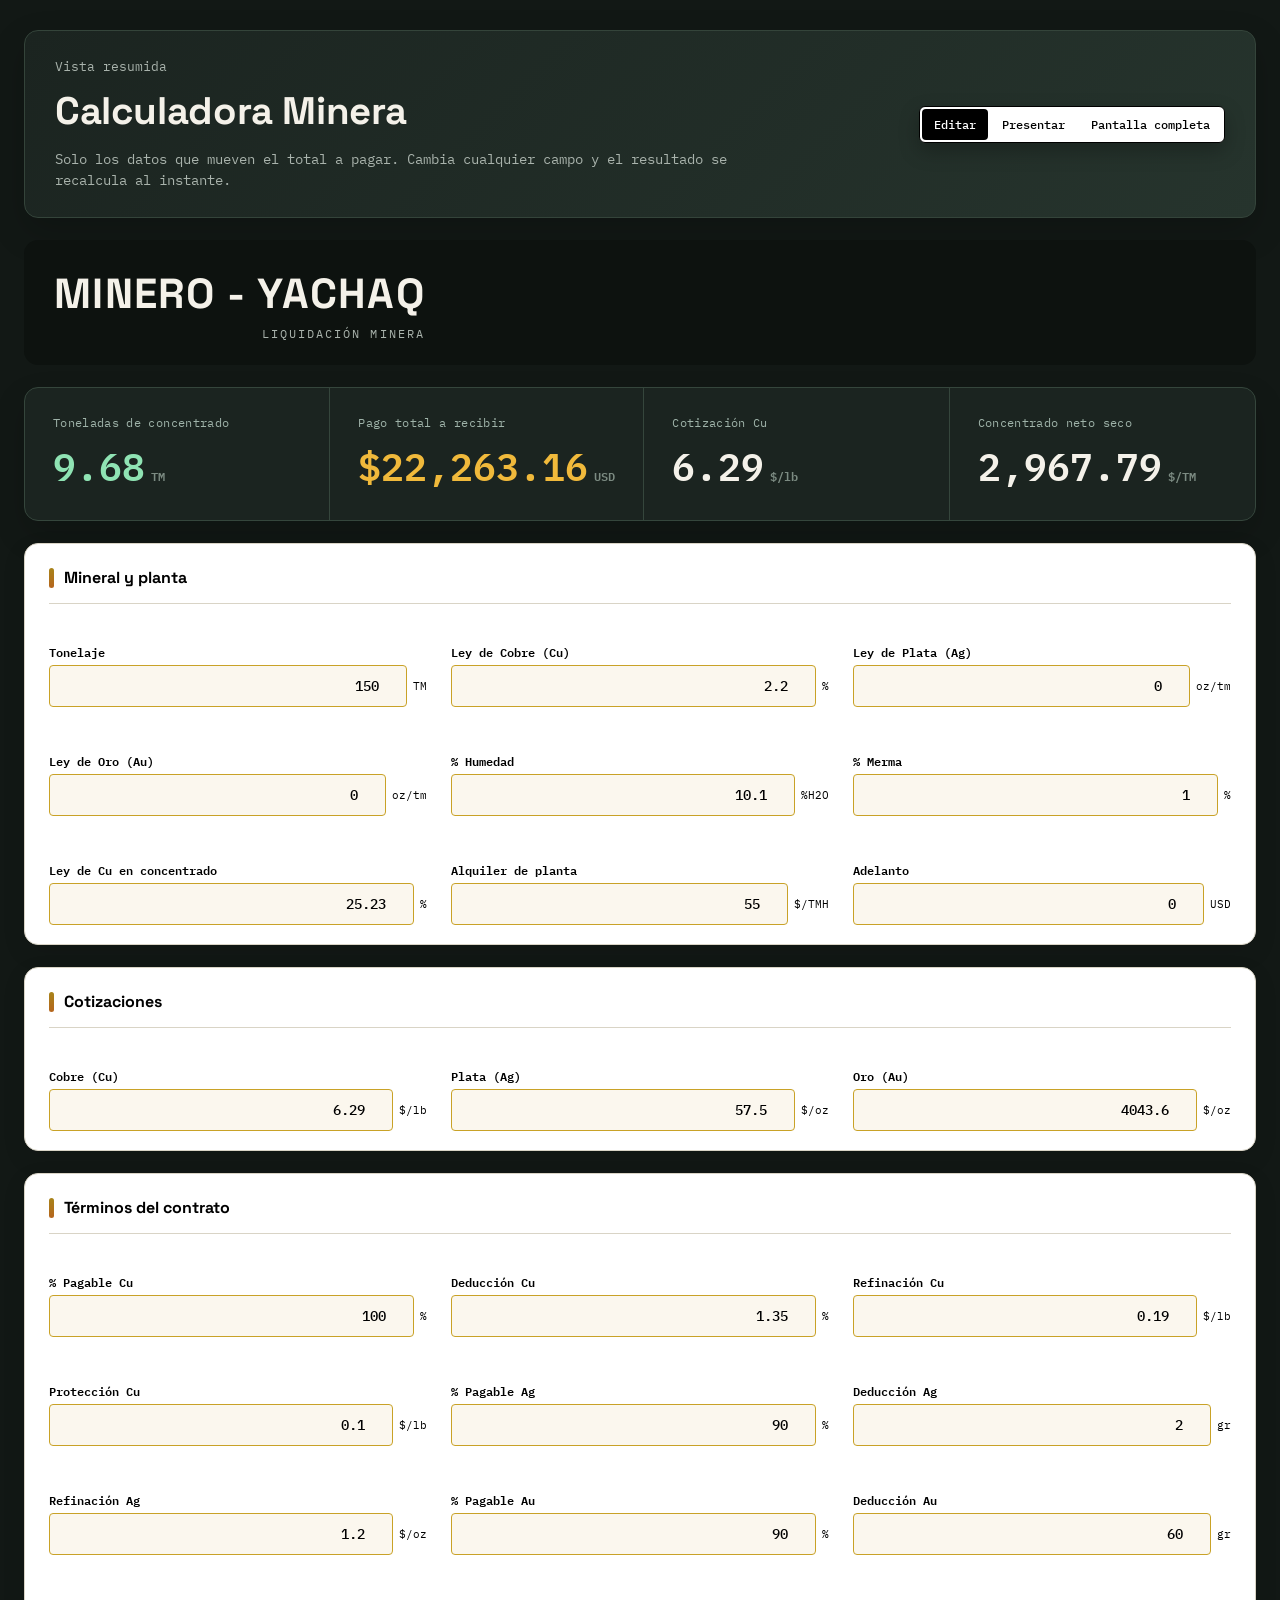
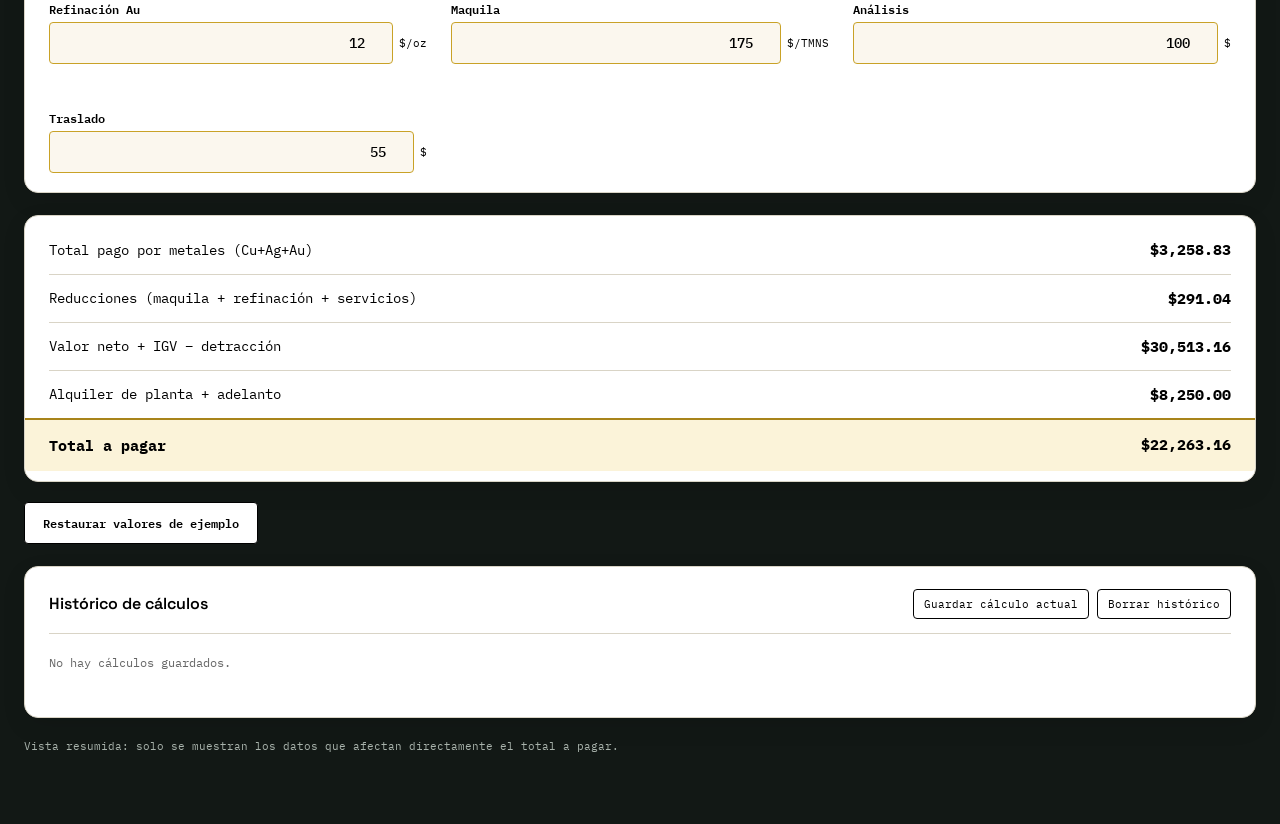
==== index.html @ c8e374a5 "Corregir flujo: pasar de Editar a Presentar es irreversible" ====
<!DOCTYPE html>
<html lang="es">
<head>
<meta charset="UTF-8">
<meta name="viewport" content="width=device-width, initial-scale=1.0">
<title>Minero - Yachaq | Calculadora Minera</title>
<link rel="preconnect" href="https://fonts.googleapis.com">
<link rel="preconnect" href="https://fonts.gstatic.com" crossorigin>
<link href="https://fonts.googleapis.com/css2?family=Space+Grotesk:wght@500;600;700&family=IBM+Plex+Mono:wght@400;500;600&display=swap" rel="stylesheet">
<style>
:root{
  --bg:#E9E6DE;
  --panel:#FFFFFF;
  --ink:#000000;
  --ink-soft:#000000;
  --line:#D9D4C6;
  --readout-bg:#1B2420;
  --readout-fg:#F0B93B;
  --readout-fg-2:#8FE3B3;
  --copper:#B5651D;
  --silver:#7C8896;
  --gold:#A8841A;
  --slate:#4A5560;
  --input-bg:#FBF7EE;
  --input-border:#C9A227;
  --present-bg:#121815;
  --present-text:#F4F1E9;
  --present-text-soft:#A9B3AC;
  --desktop-max:1500px;
  --desktop-gap:22px;
  --desktop-radius:14px;
}

*{box-sizing:border-box;}
body{
  margin:0;
  background:var(--present-bg);
  color:var(--present-text);
  font-family:'IBM Plex Mono', monospace;
  font-size:14px;
  line-height:1.5;
}
h1,h2,.display{ font-family:'Space Grotesk', sans-serif; }

.wrap{ width:min(100% - 48px, var(--desktop-max)); margin:0 auto; padding:30px 0 70px; }

.p-title-block{ display:flex; align-items:center; justify-content:space-between; gap:24px; text-align:left; background:#0D120F; border-radius:var(--desktop-radius); padding:22px 30px; margin-bottom:22px; }
.p-title-block h1{ font-family:'Space Grotesk', sans-serif; font-weight:700; font-size:clamp(26px,5vw,42px); letter-spacing:0.03em; color:var(--present-text); margin:0; }
.p-title-block .p-subtitle{ font-family:'IBM Plex Mono', monospace; font-size:11.5px; letter-spacing:0.18em; color:var(--present-text-soft); margin:0; text-align:right; }

header{ display:flex; align-items:center; justify-content:space-between; gap:16px; background:linear-gradient(135deg, #1B2420, #26342D); border:1px solid #34443A; border-radius:var(--desktop-radius); padding:26px 30px; margin-bottom:22px; box-shadow:0 14px 35px rgba(0,0,0,.18); }
header .eyebrow{ color:var(--present-text-soft); font-size:12.5px; margin:0 0 6px; }
header h1{ font-size:clamp(28px, 3vw, 44px); margin:0 0 10px; letter-spacing:-0.01em; color:var(--present-text); }
header p{ color:var(--present-text-soft); max-width:720px; margin:0; font-size:14px; }

.mode-switch{ display:flex; gap:2px; background:var(--panel); border:1px solid var(--ink); border-radius:6px; padding:2px; flex-shrink:0; box-shadow:0 8px 20px rgba(0,0,0,.25); }
.mode-switch button{ font-family:'IBM Plex Mono', monospace; font-size:11.5px; font-weight:500; padding:8px 12px; background:transparent; border:none; border-radius:4px; color:var(--ink-soft); cursor:pointer; }
.mode-switch button.active{ background:var(--ink); color:var(--panel); }

.readout{ background:var(--readout-bg); border-radius:var(--desktop-radius); padding:0; display:grid; grid-template-columns:repeat(4, 1fr); gap:0; margin-bottom:22px; border:1px solid #35463C; box-shadow:0 14px 32px rgba(0,0,0,.16); }
.readout .cell{ min-height:130px; padding:26px 28px; border-right:1px solid #35463C; display:flex; flex-direction:column; justify-content:center; }
.readout .cell:last-child{ border-right:none; }
.readout .cell .lbl{ color:#9FB3A9; font-size:11.5px; letter-spacing:0.03em; margin-bottom:6px; }
.readout .cell .val{ font-weight:600; font-size:clamp(30px,3vw,48px); }
.readout .cell.total .val{ color:var(--readout-fg); }
.readout .cell.tonelaje .val{ color:var(--readout-fg-2); }
.readout .cell .unit{ font-size:12px; color:#7C8B82; margin-left:6px; }

.group{ background:var(--panel); border:1px solid var(--line); border-radius:var(--desktop-radius); padding:22px 24px 12px; margin-bottom:var(--desktop-gap); box-shadow:0 8px 24px rgba(0,0,0,.09); }
.group h2{ display:flex; align-items:center; gap:10px; font-size:16px; padding-bottom:13px; border-bottom:1px solid var(--line); margin:0 0 15px; color:var(--ink); }
.group h2::before{ content:""; width:5px; height:20px; border-radius:4px; background:linear-gradient(180deg, var(--gold), var(--copper)); }
.grid{ display:grid; grid-template-columns:repeat(3, minmax(210px, 1fr)); gap:14px 24px; }
.field{ padding:7px 0; }
.field label{ display:block; font-size:12px; color:var(--ink-soft); margin-bottom:4px; min-height:35px; display:flex; align-items:flex-end; font-weight:600; }
.field .inrow{ display:flex; align-items:center; gap:6px; }
.field input[type=number]{ font-family:'IBM Plex Mono', monospace; font-size:14px; font-weight:500; text-align:right; width:100%; min-height:42px; padding:10px 12px; background:var(--input-bg); border:1px solid var(--input-border); border-radius:4px; color:var(--ink); transition:.2s ease; }
.field input[type=number]:focus{ outline:none; border-color:#E5B82F; box-shadow:0 0 0 3px rgba(229,184,47,.20); background:#FFFDF7; }
.field .unit{ color:var(--ink-soft); font-size:11px; white-space:nowrap; }

.lines{ background:var(--panel); border:1px solid var(--line); border-radius:var(--desktop-radius); padding:10px 24px; margin-bottom:16px; box-shadow:0 8px 24px rgba(0,0,0,.09); }
.line{ display:flex; justify-content:space-between; min-height:48px; align-items:center; padding:9px 0; border-top:1px solid var(--line); font-size:14px; color:#000000; }
.line:first-child{ border-top:none; }
.line .v{ font-weight:700; color:#000000; margin-left:25px; font-size:15px; }
.line.grand{ background:#FBF3D9; margin:0 -24px; padding:14px 24px; border-top:2px solid var(--gold); border-radius:0 0 4px 4px; font-weight:700; font-size:14.5px; color:#000000; }
.line.grand .v{ color:#000000; }

button#resetBtn{ font-family:'IBM Plex Mono', monospace; font-size:12px; min-height:42px; padding:10px 18px; background:var(--panel); border:1px solid var(--ink); border-radius:4px; color:var(--ink); cursor:pointer; margin-top:4px; font-weight:600; }
button#resetBtn:hover{ background:var(--ink); color:var(--panel); }

footer{ color:var(--present-text-soft); font-size:11px; margin-top:20px; }

.presentation-panel{ display:none; }
body.presenting .edit-only{ display:none !important; }
body.presenting .wrap{ width:min(100% - 80px, 1500px); max-width:none; padding:42px 0 90px; }
body.presenting .presentation-panel{ display:block; }
body.presenting .mode-switch{ position:fixed; top:22px; right:28px; z-index:20; }

.p-slab{ background:var(--readout-bg); border-radius:22px; min-height:320px; padding:58px 64px; margin-bottom:28px; position:relative; overflow:hidden; box-shadow:0 22px 50px rgba(0,0,0,.24); }
.p-slab::before{ content:""; position:absolute; top:0; right:0; bottom:0; width:6px; background:linear-gradient(180deg, var(--gold), var(--copper)); }
.p-slab .p-eyebrow{ color:#9FB3A9; font-size:15px; letter-spacing:0.02em; margin-bottom:14px; text-transform:uppercase; letter-spacing:.12em; }
.p-slab .p-total-lbl{ color:#9FB3A9; font-size:17px; margin-bottom:8px; text-transform:uppercase; letter-spacing:.12em; }
.p-slab .p-total{ color:var(--readout-fg); font-size:clamp(70px,9vw,150px); font-weight:700; line-height:1; letter-spacing:-0.01em; }
.p-slab .p-total .cur{ font-size:0.5em; color:#7C8B82; margin-right:6px; vertical-align:2px; }
.p-slab .p-sub{ margin-top:38px; display:flex; gap:70px; flex-wrap:wrap; }
.p-slab .p-sub .item .l{ color:#7C8B82; font-size:13px; margin-bottom:4px; text-transform:uppercase; letter-spacing:.06em; }
.p-slab .p-sub .item .v{ color:var(--readout-fg-2); font-size:27px; font-weight:600; }

.p-metals{ display:grid; grid-template-columns:repeat(3, 1fr); gap:20px; margin-bottom:26px; }
.p-metal{ background:var(--panel); border:1px solid var(--line); border-radius:16px; padding:24px 26px; min-height:210px; box-shadow:0 10px 26px rgba(0,0,0,.12); }
.p-metal .name{ font-family:'Space Grotesk', sans-serif; font-weight:700; font-size:20px; margin-bottom:20px; display:flex; align-items:center; gap:8px; color:#000000; }
.p-metal .swatch{ width:10px; height:10px; border-radius:50%; display:inline-block; }
.p-metal.cu .swatch{ background:var(--copper); }
.p-metal.ag .swatch{ background:var(--silver); }
.p-metal.au .swatch{ background:var(--gold); }
.p-metal .row{ display:flex; justify-content:space-between; font-size:14px; padding:8px 0; color:var(--ink-soft); font-weight:600; }
.p-metal .row .v{ color:var(--ink); font-weight:700; }
.p-metal .row.pay{ border-top:1px solid var(--line); margin-top:13px; padding-top:14px; font-size:17px; }
.p-metal .row.pay .v{ color:var(--ink); font-weight:800; }

.p-breakdown{ background:var(--panel); border:1px solid var(--line); border-radius:16px; padding:10px 28px; margin-bottom:18px; box-shadow:0 10px 26px rgba(0,0,0,.12); }
.p-breakdown .p-title{ font-family:'Space Grotesk', sans-serif; font-weight:700; font-size:20px; padding:20px 0 12px; color:#000000; }
.p-breakdown .line{ min-height:58px; align-items:center; font-size:15px; }
.p-breakdown .line .v{ font-weight:700; font-size:17px; }

.p-footer-note{ display:flex; justify-content:space-between; align-items:baseline; color:var(--ink-soft); font-size:12px; padding:10px 4px; }

.history{ background:var(--panel); border:1px solid var(--line); border-radius:var(--desktop-radius); padding:22px 24px; margin-top:var(--desktop-gap); box-shadow:0 8px 24px rgba(0,0,0,.09); }
.history-header{ padding-bottom:14px; border-bottom:1px solid var(--line); display:flex; align-items:center; justify-content:space-between; gap:12px; margin-bottom:12px; }
.history h2{ font-size:16px; font-weight:600; margin:0; color:var(--ink); }
.history-actions{ display:flex; gap:8px; flex-wrap:wrap; }
.history button{ font-family:'IBM Plex Mono', monospace; font-size:11px; padding:7px 10px; border:1px solid var(--ink); border-radius:4px; background:var(--panel); color:var(--ink); cursor:pointer; }
.history button:hover{ background:var(--ink); color:var(--panel); }
.history-empty{ color:#666; font-size:12px; padding:8px 0; }
.history-list{ display:grid; grid-template-columns:repeat(3, minmax(250px, 1fr)); gap:12px; margin-top:15px; }
.history-item{ border:1px solid var(--line); border-radius:5px; padding:10px; background:#FBF7EE; }
.history-item-main{ display:flex; justify-content:space-between; align-items:flex-start; gap:12px; }
.history-item-title{ font-weight:600; font-size:12px; color:#000; }
.history-item-date{ color:#666; font-size:10.5px; margin-top:3px; }
.history-item-total{ color:#000; font-weight:700; font-size:14px; white-space:nowrap; }
.history-item-details{ color:#555; font-size:11px; margin-top:6px; }
.history-item-actions{ display:flex; gap:6px; margin-top:8px; }
.history-item-actions button{ font-size:10.5px; padding:5px 8px; }

.p-slab, .p-metal, .group, .lines, .history{ animation:fadeUp .45s ease both; }
@keyframes fadeUp{ from{ opacity:0; transform:translateY(10px); } to{ opacity:1; transform:translateY(0); } }

@media (min-width:1600px){
  .grid{ grid-template-columns:repeat(4, minmax(210px, 1fr)); }
  .p-slab{ min-height:360px; }
}

@media (max-width:1000px){
  .wrap, body.presenting .wrap{ width:min(100% - 36px, 900px); }
  .readout{ grid-template-columns:repeat(2, 1fr); }
  .readout .cell:nth-child(2){ border-right:none; }
  .readout .cell:nth-child(-n+2){ border-bottom:1px solid #35463C; }
  .grid{ grid-template-columns:repeat(2, 1fr); }
  .history-list{ grid-template-columns:repeat(2, 1fr); }
  .p-slab{ padding:42px 34px; }
  .p-slab .p-total{ font-size:clamp(52px, 10vw, 100px); }
}

@media (max-width:600px){
  .wrap, body.presenting .wrap{ width:calc(100% - 28px); padding-top:20px; }
  .p-title-block{ display:block; text-align:center; }
  .p-title-block .p-subtitle{ text-align:center; margin-top:8px; }
  .readout, .grid, .history-list{ grid-template-columns:1fr; }
  .readout .cell{ border-right:none; border-bottom:1px solid #35463C; }
  .readout .cell:last-child{ border-bottom:none; }
  header{ flex-direction:column; }
  .mode-switch{ position:static; width:max-content; margin:0 auto 25px; }
  .p-slab{ padding:34px 24px; }
  .p-slab .p-total{ font-size:clamp(46px, 16vw, 80px); }
  .p-slab .p-sub{ gap:24px; }
  .p-slab .p-sub .item .v{ font-size:21px; }
  .history-item-main{ flex-direction:column; gap:4px; }
  .history-item-total{ align-self:flex-start; }
}

@media print{
  .mode-switch, footer, #resetBtn, .history, .presentation-panel{ display:none !important; }
  body{ background:#fff; }
}
</style>
</head>
<body>
<div class="wrap">
  <header class="edit-only">
    <div>
      <p class="eyebrow">Vista resumida</p>
      <h1>Calculadora Minera</h1>
      <p>Solo los datos que mueven el total a pagar. Cambia cualquier campo y el resultado se recalcula al instante.</p>
    </div>
    <div class="mode-switch">
      <button id="btnEdit" class="active" type="button">Editar</button>
      <button id="btnPresent" type="button">Presentar</button>
      <button id="btnFullscreen" type="button">Pantalla completa</button>
    </div>
  </header>

  <div class="p-title-block">
    <div>
      <h1>MINERO - YACHAQ</h1>
      <div class="p-subtitle">LIQUIDACIÓN MINERA</div>
    </div>
    <div class="mode-switch" style="margin-left: auto; display:none;">
      <button id="btnEditMobile" class="active" type="button">Editar</button>
      <button id="btnPresentMobile" type="button">Presentar</button>
    </div>
  </div>

  <div class="readout edit-only">
    <div class="cell tonelaje">
      <div class="lbl">Toneladas de concentrado</div>
      <div class="val"><span id="out_tmns">0.00</span><span class="unit">TM</span></div>
    </div>
    <div class="cell total">
      <div class="lbl">Pago total a recibir</div>
      <div class="val">$<span id="out_total">0.00</span><span class="unit">USD</span></div>
    </div>
    <div class="cell">
      <div class="lbl">Cotización Cu</div>
      <div class="val"><span id="out_cuPrice">0.00</span><span class="unit">$/lb</span></div>
    </div>
    <div class="cell">
      <div class="lbl">Concentrado neto seco</div>
      <div class="val"><span id="out_pagoTm">0.00</span><span class="unit">$/TM</span></div>
    </div>
  </div>

  <div class="group edit-only">
    <h2>Mineral y planta</h2>
    <div class="grid">
      <div class="field"><label>Tonelaje</label><div class="inrow"><input type="number" id="tonelaje" value="150" step="any"><span class="unit">TM</span></div></div>
      <div class="field"><label>Ley de Cobre (Cu)</label><div class="inrow"><input type="number" id="leyCu" value="2.2" step="any"><span class="unit">%</span></div></div>
      <div class="field"><label>Ley de Plata (Ag)</label><div class="inrow"><input type="number" id="leyAg" value="0" step="any"><span class="unit">oz/tm</span></div></div>
      <div class="field"><label>Ley de Oro (Au)</label><div class="inrow"><input type="number" id="leyAu" value="0" step="any"><span class="unit">oz/tm</span></div></div>
      <div class="field"><label>% Humedad</label><div class="inrow"><input type="number" id="h2o" value="10.1" step="any"><span class="unit">%H2O</span></div></div>
      <div class="field"><label>% Merma</label><div class="inrow"><input type="number" id="merma" value="1" step="any"><span class="unit">%</span></div></div>
      <div class="field"><label>Ley de Cu en concentrado</label><div class="inrow"><input type="number" id="leyCuConc" value="25.23" step="any"><span class="unit">%</span></div></div>
      <div class="field"><label>Alquiler de planta</label><div class="inrow"><input type="number" id="alquiler" value="55" step="any"><span class="unit">$/TMH</span></div></div>
      <div class="field"><label>Adelanto</label><div class="inrow"><input type="number" id="adelanto" value="0" step="any"><span class="unit">USD</span></div></div>
    </div>
  </div>

  <div class="group edit-only">
    <h2>Cotizaciones</h2>
    <div class="grid">
      <div class="field"><label>Cobre (Cu)</label><div class="inrow"><input type="number" id="cuPrice" value="6.29" step="any"><span class="unit">$/lb</span></div></div>
      <div class="field"><label>Plata (Ag)</label><div class="inrow"><input type="number" id="agPrice" value="57.5" step="any"><span class="unit">$/oz</span></div></div>
      <div class="field"><label>Oro (Au)</label><div class="inrow"><input type="number" id="auPrice" value="4043.6" step="any"><span class="unit">$/oz</span></div></div>
    </div>
  </div>

  <div class="group edit-only">
    <h2>Términos del contrato</h2>
    <div class="grid">
      <div class="field"><label>% Pagable Cu</label><div class="inrow"><input type="number" id="pagableCu" value="100" step="any"><span class="unit">%</span></div></div>
      <div class="field"><label>Deducción Cu</label><div class="inrow"><input type="number" id="deducCu" value="1.35" step="any"><span class="unit">%</span></div></div>
      <div class="field"><label>Refinación Cu</label><div class="inrow"><input type="number" id="refCu" value="0.19" step="any"><span class="unit">$/lb</span></div></div>
      <div class="field"><label>Protección Cu</label><div class="inrow"><input type="number" id="proteccion" value="0.1" step="any"><span class="unit">$/lb</span></div></div>
      <div class="field"><label>% Pagable Ag</label><div class="inrow"><input type="number" id="pagableAg" value="90" step="any"><span class="unit">%</span></div></div>
      <div class="field"><label>Deducción Ag</label><div class="inrow"><input type="number" id="deducAg" value="2" step="any"><span class="unit">gr</span></div></div>
      <div class="field"><label>Refinación Ag</label><div class="inrow"><input type="number" id="refAg" value="1.2" step="any"><span class="unit">$/oz</span></div></div>
      <div class="field"><label>% Pagable Au</label><div class="inrow"><input type="number" id="pagableAu" value="90" step="any"><span class="unit">%</span></div></div>
      <div class="field"><label>Deducción Au</label><div class="inrow"><input type="number" id="deducAu" value="60" step="any"><span class="unit">gr</span></div></div>
      <div class="field"><label>Refinación Au</label><div class="inrow"><input type="number" id="refAu" value="12" step="any"><span class="unit">$/oz</span></div></div>
      <div class="field"><label>Maquila</label><div class="inrow"><input type="number" id="maquila" value="175" step="any"><span class="unit">$/TMNS</span></div></div>
      <div class="field"><label>Análisis</label><div class="inrow"><input type="number" id="analisis" value="100" step="any"><span class="unit">$</span></div></div>
      <div class="field"><label>Traslado</label><div class="inrow"><input type="number" id="traslado" value="55" step="any"><span class="unit">$</span></div></div>
    </div>
  </div>

  <div class="lines edit-only">
    <div class="line"><span>Total pago por metales (Cu+Ag+Au)</span><span class="v" id="l_pagoTotal">—</span></div>
    <div class="line"><span>Reducciones (maquila + refinación + servicios)</span><span class="v" id="l_reducciones">—</span></div>
    <div class="line"><span>Valor neto + IGV − detracción</span><span class="v" id="l_valorTotal">—</span></div>
    <div class="line"><span>Alquiler de planta + adelanto</span><span class="v" id="l_descuentos">—</span></div>
    <div class="line grand"><span>Total a pagar</span><span class="v">$<span id="l_grand">—</span></span></div>
  </div>

  <button id="resetBtn" class="edit-only">Restaurar valores de ejemplo</button>

  <section class="history edit-only">
    <div class="history-header">
      <h2>Histórico de cálculos</h2>
      <div class="history-actions">
        <button id="saveCalculationBtn" type="button">Guardar cálculo actual</button>
        <button id="clearHistoryBtn" type="button">Borrar histórico</button>
      </div>
    </div>
    <div id="historyEmpty" class="history-empty">No hay cálculos guardados.</div>
    <div id="historyList" class="history-list"></div>
  </section>

  <footer class="edit-only">Vista resumida: solo se muestran los datos que afectan directamente el total a pagar.</footer>

  <div class="presentation-panel">
    <div class="p-slab">
      <div class="p-eyebrow" id="p_date">Liquidación de mineral</div>
      <div class="p-total-lbl">Total a pagar</div>
      <div class="p-total"><span class="cur">USD</span>$<span id="p_total">0.00</span></div>
      <div class="p-sub">
        <div class="item"><div class="l">Tonelaje ingresado</div><div class="v" id="p_tonelaje">0.00 TM</div></div>
        <div class="item"><div class="l">Concentrado neto seco</div><div class="v" id="p_tmns">0.00 TM</div></div>
        <div class="item"><div class="l">Pago por TMNS</div><div class="v" id="p_pagoTm">0.00 USD</div></div>
      </div>
    </div>

    <div class="p-metals">
      <div class="p-metal cu">
        <div class="name"><span class="swatch"></span>Cobre</div>
        <div class="row"><span>Ley en concentrado</span><span class="v" id="p_cu_ley">—</span></div>
        <div class="row"><span>Cotización</span><span class="v" id="p_cu_precio">—</span></div>
        <div class="row pay"><span>Pago</span><span class="v" id="p_cu_pago">—</span></div>
      </div>
      <div class="p-metal ag">
        <div class="name"><span class="swatch"></span>Plata</div>
        <div class="row"><span>Ley</span><span class="v" id="p_ag_ley">—</span></div>
        <div class="row"><span>Cotización</span><span class="v" id="p_ag_precio">—</span></div>
        <div class="row pay"><span>Pago</span><span class="v" id="p_ag_pago">—</span></div>
      </div>
      <div class="p-metal au">
        <div class="name"><span class="swatch"></span>Oro</div>
        <div class="row"><span>Ley</span><span class="v" id="p_au_ley">—</span></div>
        <div class="row"><span>Cotización</span><span class="v" id="p_au_precio">—</span></div>
        <div class="row pay"><span>Pago</span><span class="v" id="p_au_pago">—</span></div>
      </div>
    </div>

    <div class="p-breakdown">
      <div class="p-title">Resumen de liquidación</div>
      <div class="line"><span>Pago total por metales (Cu + Ag + Au)</span><span class="v" id="p_pagoTotal">—</span></div>
      <div class="line"><span>Reducciones (maquila + refinación + servicios)</span><span class="v" id="p_reducciones">—</span></div>
      <div class="line"><span>Valor neto + IGV − detracción</span><span class="v" id="p_valorTotal">—</span></div>
      <div class="line"><span>Alquiler de planta + adelanto</span><span class="v" id="p_descuentos">—</span></div>
      <div class="line grand"><span>Total a pagar</span><span class="v">$<span id="p_grand">—</span></span></div>
    </div>

    <div class="p-footer-note">
      <span>Documento generado con fines de referencia. No sustituye la liquidación oficial de planta.</span>
    </div>
  </div>
</div>

<script>
function num(id){ return parseFloat(document.getElementById(id).value) || 0; }
function fmt(n, d = 2){ return isFinite(n) ? n.toLocaleString('en-US', {minimumFractionDigits: d, maximumFractionDigits: d}) : '—'; }
function set(id, text){ document.getElementById(id).textContent = text; }

function recalc(){
  const tonelaje = num('tonelaje');
  const leyCu = num('leyCu');
  const leyAg = num('leyAg');
  const leyAu = num('leyAu');
  const cuPrice = num('cuPrice');
  const agPrice = num('agPrice');
  const auPrice = num('auPrice');
  const alquiler = num('alquiler');
  const adelanto = num('adelanto');
  const h2o = num('h2o');
  const merma = num('merma');
  const leyCuConc = num('leyCuConc');
  const pagableCu = num('pagableCu');
  const deducCu = num('deducCu');
  const refCu = num('refCu');
  const proteccion = num('proteccion');
  const pagableAg = num('pagableAg');
  const deducAg = num('deducAg');
  const refAg = num('refAg');
  const pagableAu = num('pagableAu');
  const deducAu = num('deducAu');
  const refAu = num('refAu');
  const maquila = num('maquila');
  const analisis = num('analisis');
  const traslado = num('traslado');

  const tmh = tonelaje * leyCu * 3.3 / 100;
  const tmns = tmh - (merma / 100) * tmh - (h2o / 100) * tmh;

  const contCu = (leyCuConc - deducCu) / 100;
  const precioCu = (1000 * (cuPrice - proteccion)) / 0.45359;
  const totalCu = contCu * precioCu;

  const contAg = leyAg * pagableAg / 100;
  const precioAg = agPrice - deducAg;
  const totalAg = contAg * precioAg;

  const contAu = leyAu * pagableAu / 100;
  const precioAu = auPrice - deducAu;
  const totalAu = contAu * precioAu;

  const pagoTotal = totalCu + totalAg + totalAu;

  const redMaquila = maquila;
  const grefCu = (1000 * refCu) / 0.45359;
  const redCu = contCu * grefCu;
  const redAg = contAg * refAg;
  const redAu = contAu * refAu;
  const redRefTotal = redCu + redAg + redAu;

  const anUsdTmns = tmns !== 0 ? analisis / tmns : 0;
  const trUsdTmns = tmns !== 0 ? traslado / tmns : 0;
  const reduccionesTotales = redMaquila + redRefTotal + anUsdTmns + trUsdTmns;

  const pagoTM = pagoTotal - redMaquila - redRefTotal - anUsdTmns - trUsdTmns;
  const valorNeto = pagoTM * tmns;
  const igv = valorNeto * 0.18;
  const valorTotal = valorNeto + igv;
  const detraccion = valorTotal * 0.10;
  const valorTotalNeto = valorTotal - detraccion;
  const alqTotal = alquiler * tonelaje;
  const descuentos = alqTotal + adelanto;
  const grandTotal = valorTotalNeto - descuentos;

  set('out_tmns', fmt(tmns));
  set('out_total', fmt(grandTotal));
  set('out_cuPrice', fmt(cuPrice));
  set('out_pagoTm', fmt(pagoTM));

  set('l_pagoTotal', '$' + fmt(pagoTotal));
  set('l_reducciones', '$' + fmt(reduccionesTotales));
  set('l_valorTotal', '$' + fmt(valorTotalNeto));
  set('l_descuentos', '$' + fmt(descuentos));
  set('l_grand', fmt(grandTotal));

  set('p_total', fmt(grandTotal));
  set('p_tonelaje', fmt(tonelaje) + ' TM');
  set('p_tmns', fmt(tmns) + ' TM');
  set('p_pagoTm', '$' + fmt(pagoTM));

  set('p_cu_ley', fmt(leyCuConc) + ' %');
  set('p_cu_precio', '$' + fmt(cuPrice) + ' /lb');
  set('p_cu_pago', '$' + fmt(totalCu));

  set('p_ag_ley', fmt(leyAg) + ' oz/tm');
  set('p_ag_precio', '$' + fmt(agPrice) + ' /oz');
  set('p_ag_pago', '$' + fmt(totalAg));

  set('p_au_ley', fmt(leyAu) + ' oz/tm');
  set('p_au_precio', '$' + fmt(auPrice) + ' /oz');
  set('p_au_pago', '$' + fmt(totalAu));

  set('p_pagoTotal', '$' + fmt(pagoTotal));
  set('p_reducciones', '$' + fmt(reduccionesTotales));
  set('p_valorTotal', '$' + fmt(valorTotalNeto));
  set('p_descuentos', '$' + fmt(descuentos));
  set('p_grand', fmt(grandTotal));
}

const defaults = {
  tonelaje:150, leyCu:2.2, leyAg:0, leyAu:0,
  cuPrice:6.29, agPrice:57.5, auPrice:4043.6,
  alquiler:55, adelanto:0,
  h2o:10.1, merma:1, leyCuConc:25.23,
  pagableCu:100, deducCu:1.35, refCu:0.19, proteccion:0.1,
  pagableAg:90, deducAg:2, refAg:1.2,
  pagableAu:90, deducAu:60, refAu:12,
  maquila:175, analisis:100, traslado:55
};

const inputIds = ['tonelaje','leyCu','leyAg','leyAu','h2o','merma','leyCuConc','alquiler','adelanto','cuPrice','agPrice','auPrice','pagableCu','deducCu','refCu','proteccion','pagableAg','deducAg','refAg','pagableAu','deducAu','refAu','maquila','analisis','traslado'];

const HISTORY_STORAGE_KEY = 'minero-yachaq-historico';

document.querySelectorAll('input[type=number]').forEach(inp => inp.addEventListener('input', recalc));

document.getElementById('resetBtn').addEventListener('click', () => {
  Object.entries(defaults).forEach(([id, val]) => {
    const el = document.getElementById(id);
    if (el) el.value = val;
  });
  recalc();
});

const btnEdit = document.getElementById('btnEdit');
const btnPresent = document.getElementById('btnPresent');
const btnFullscreen = document.getElementById('btnFullscreen');

btnEdit.addEventListener('click', () => {
  if (document.body.classList.contains('presenting')) return;
  document.body.classList.remove('presenting');
  btnEdit.classList.add('active');
  btnPresent.classList.remove('active');
});

btnPresent.addEventListener('click', () => {
  if (document.body.classList.contains('presenting')) return;
  document.body.classList.add('presenting');
  btnPresent.classList.add('active');
  btnEdit.classList.remove('active');
  btnEdit.style.display = 'none';
  btnPresent.style.display = 'none';
  btnFullscreen.style.display = 'inline-block';
});

btnFullscreen.addEventListener('click', async () => {
  try {
    if (!document.fullscreenElement) {
      await document.documentElement.requestFullscreen();
      btnFullscreen.textContent = 'Salir de pantalla completa';
    } else {
      await document.exitFullscreen();
      btnFullscreen.textContent = 'Pantalla completa';
    }
  } catch(error) {
    console.warn('La pantalla completa no está disponible.', error);
  }
});

document.addEventListener('fullscreenchange', () => {
  if (!document.fullscreenElement) {
    btnFullscreen.textContent = 'Pantalla completa';
  }
});

const today = new Date();
document.getElementById('p_date').textContent = 'Liquidación de mineral · ' + today.toLocaleDateString('es-PE', {day:'2-digit', month:'long', year:'numeric'});

function getHistory(){
  try {
    const history = JSON.parse(localStorage.getItem(HISTORY_STORAGE_KEY));
    return Array.isArray(history) ? history : [];
  } catch (error) {
    return [];
  }
}

function saveHistory(history){
  localStorage.setItem(HISTORY_STORAGE_KEY, JSON.stringify(history));
}

function getCurrentCalculation(){
  const values = {};
  inputIds.forEach(id => {
    values[id] = document.getElementById(id).value;
  });

  return {
    id: window.crypto && crypto.randomUUID ? crypto.randomUUID() : `${Date.now()}-${Math.random().toString(16).slice(2)}`,
    date: new Date().toISOString(),
    values,
    result: {
      tonelaje: num('tonelaje'),
      tmns: parseFloat(document.getElementById('out_tmns').textContent.replace(/,/g, '')) || 0,
      total: parseFloat(document.getElementById('out_total').textContent.replace(/,/g, '')) || 0
    }
  };
}

function formatHistoryDate(date){
  return new Date(date).toLocaleString('es-PE', {
    day:'2-digit', month:'2-digit', year:'numeric',
    hour:'2-digit', minute:'2-digit'
  });
}

function renderHistory(){
  const history = getHistory();
  const historyList = document.getElementById('historyList');
  const historyEmpty = document.getElementById('historyEmpty');

  historyList.innerHTML = '';

  if (history.length === 0) {
    historyEmpty.style.display = 'block';
    return;
  }

  historyEmpty.style.display = 'none';

  history.forEach((item, index) => {
    const article = document.createElement('article');
    article.className = 'history-item';

    article.innerHTML = `
      <div class="history-item-main">
        <div>
          <div class="history-item-title">Cálculo #${history.length - index}</div>
          <div class="history-item-date">${formatHistoryDate(item.date)}</div>
        </div>
        <div class="history-item-total">$${fmt(item.result.total)}</div>
      </div>
      <div class="history-item-details">
        Tonelaje: ${fmt(item.result.tonelaje)} TM · Seco: ${fmt(item.result.tmns)} TM
      </div>
      <div class="history-item-actions">
        <button type="button" data-action="load" data-id="${item.id}">Cargar</button>
        <button type="button" data-action="delete" data-id="${item.id}">Eliminar</button>
      </div>
    `;

    historyList.appendChild(article);
  });
}

function loadCalculation(id){
  const history = getHistory();
  const item = history.find(calculation => calculation.id === id);

  if (!item) return;

  Object.entries(item.values).forEach(([inputId, value]) => {
    const input = document.getElementById(inputId);
    if (input) input.value = value;
  });

  recalc();
  document.querySelector('.history').scrollIntoView({ behavior: 'smooth', block: 'start' });
}

function deleteCalculation(id){
  const history = getHistory().filter(calculation => calculation.id !== id);
  saveHistory(history);
  renderHistory();
}

function clearHistory(){
  const history = getHistory();
  if (history.length === 0) return;

  const confirmed = confirm('¿Deseas borrar todos los cálculos guardados?');
  if (!confirmed) return;

  localStorage.removeItem(HISTORY_STORAGE_KEY);
  renderHistory();
}

document.getElementById('saveCalculationBtn').addEventListener('click', () => {
  recalc();

  const history = getHistory();
  const currentCalculation = getCurrentCalculation();

  history.unshift(currentCalculation);
  saveHistory(history);
  renderHistory();

  alert('Cálculo guardado correctamente.');
});

document.getElementById('clearHistoryBtn').addEventListener('click', clearHistory);

document.getElementById('historyList').addEventListener('click', (event) => {
  const button = event.target.closest('button');
  if (!button) return;

  const id = button.dataset.id;
  const action = button.dataset.action;

  if (action === 'load') loadCalculation(id);
  if (action === 'delete') deleteCalculation(id);
});

recalc();
renderHistory();
</script>
</body>
</html>
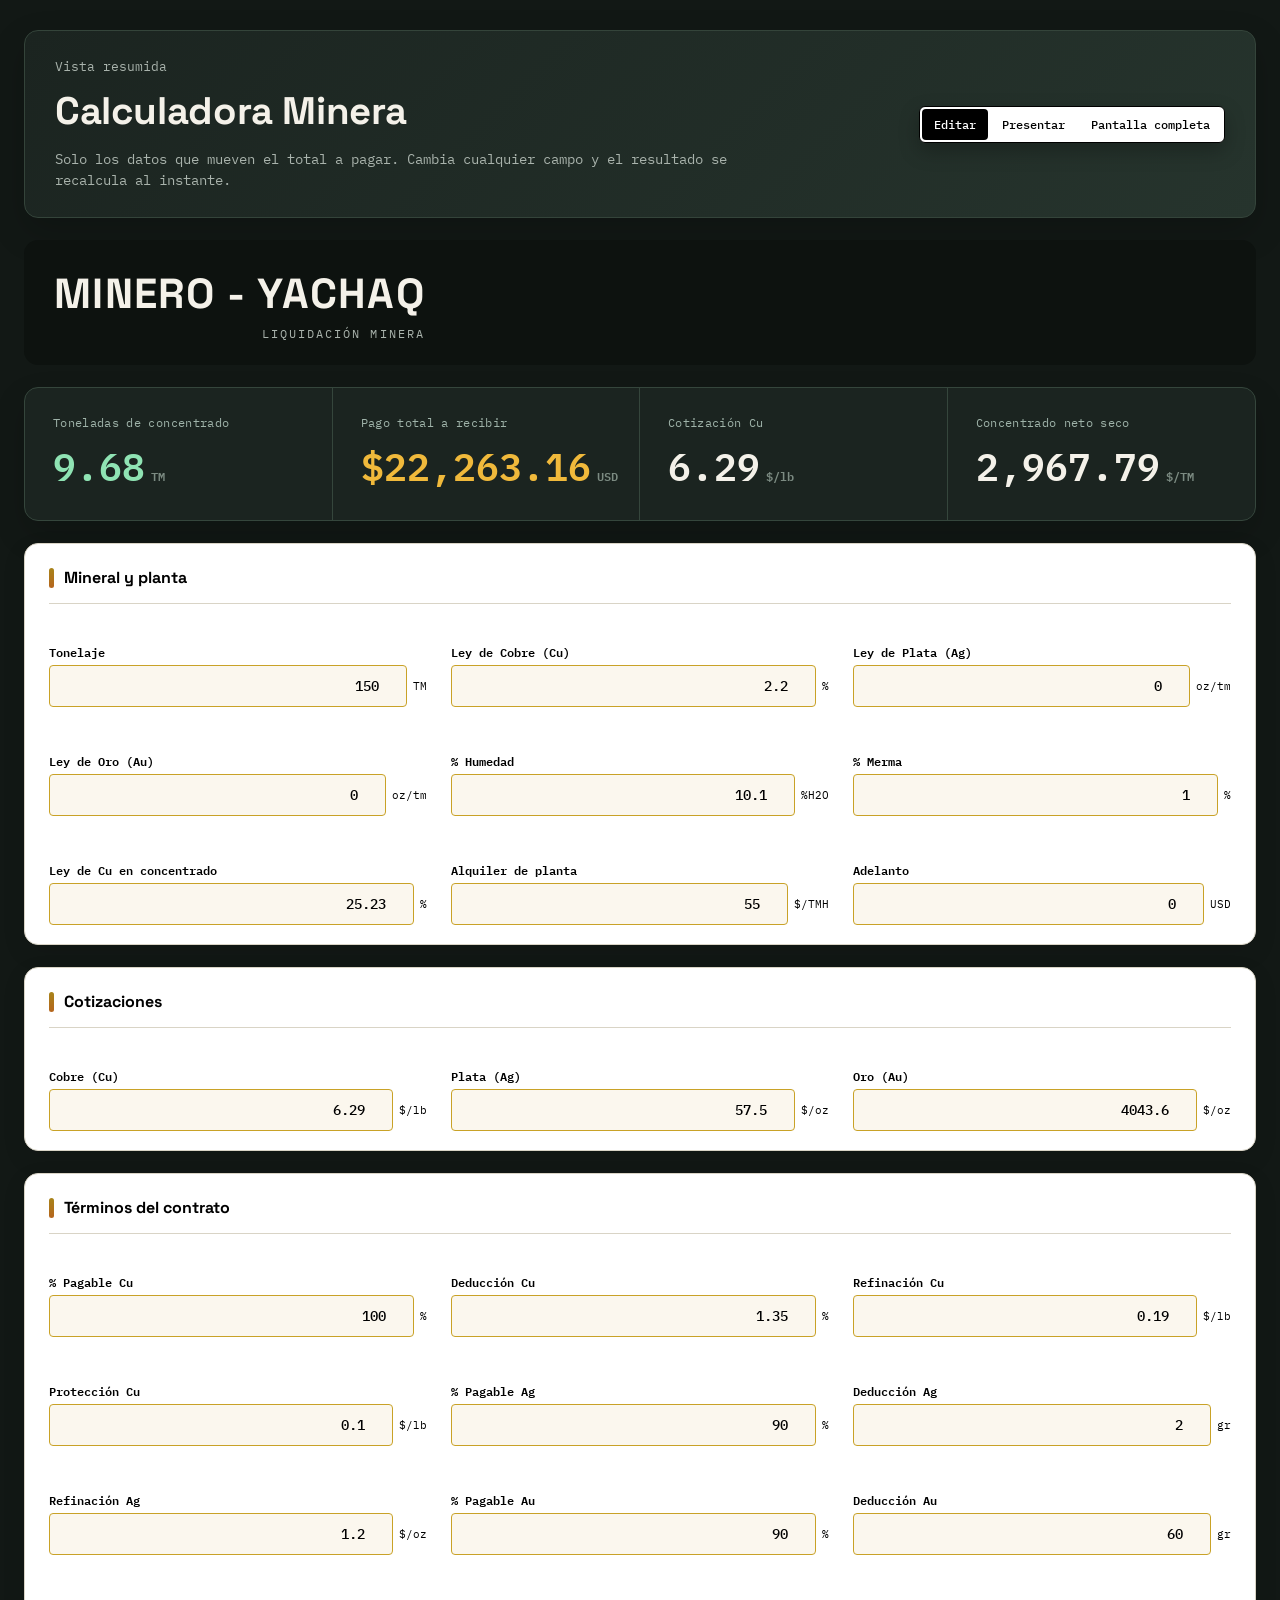
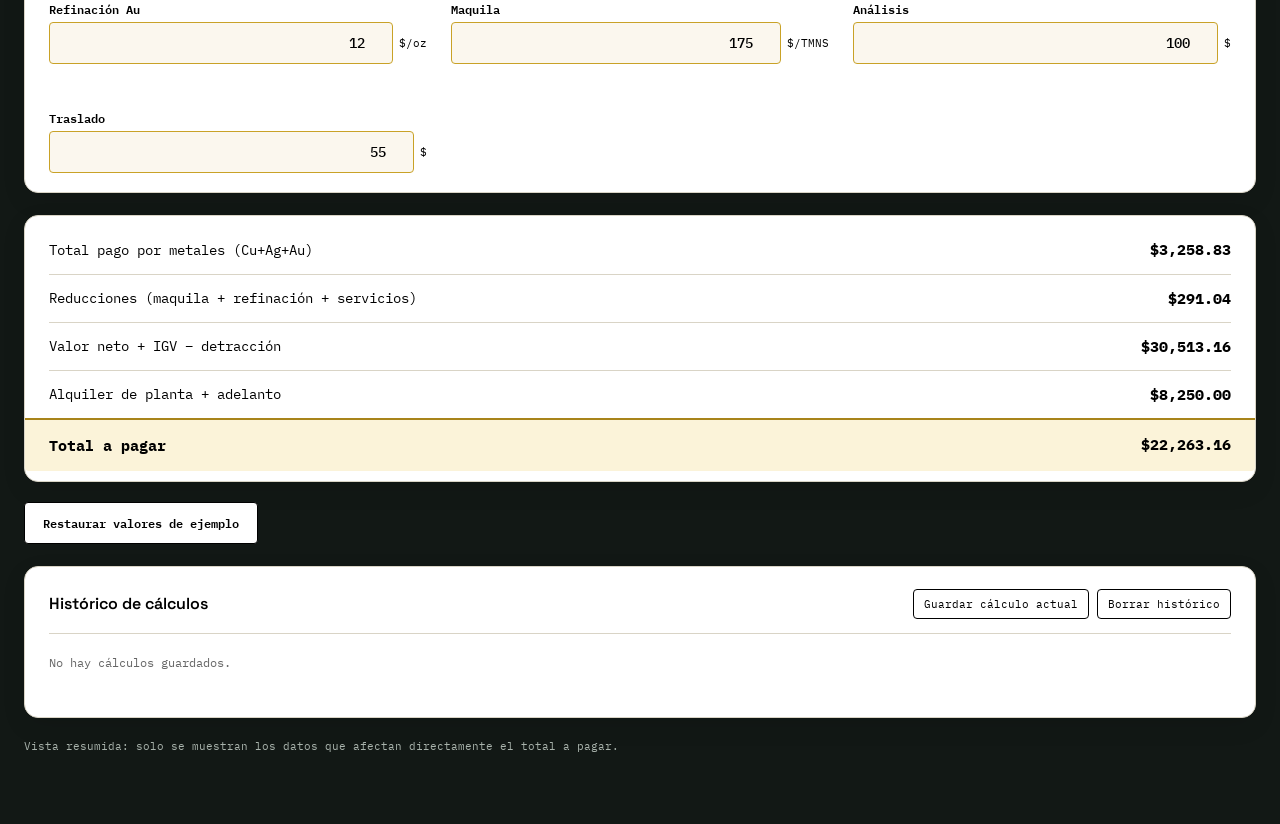
==== commit 8f11c873: "Versión final de presentación limpia y premium, sin retorno a edición" ====
--- a/index.html
+++ b/index.html
@@ -57,7 +57,7 @@
 .mode-switch button{ font-family:'IBM Plex Mono', monospace; font-size:11.5px; font-weight:500; padding:8px 12px; background:transparent; border:none; border-radius:4px; color:var(--ink-soft); cursor:pointer; }
 .mode-switch button.active{ background:var(--ink); color:var(--panel); }
 
-.readout{ background:var(--readout-bg); border-radius:var(--desktop-radius); padding:0; display:grid; grid-template-columns:repeat(4, 1fr); gap:0; margin-bottom:22px; border:1px solid #35463C; box-shadow:0 14px 32px rgba(0,0,0,.16); }
+.readout{ background:var(--readout-bg); border-radius:var(--desktop-radius); padding:0; display:grid; grid-template-columns:repeat(4, minmax(150px,1fr)); gap:0; margin-bottom:22px; border:1px solid #35463C; box-shadow:0 14px 32px rgba(0,0,0,.16); }
 .readout .cell{ min-height:130px; padding:26px 28px; border-right:1px solid #35463C; display:flex; flex-direction:column; justify-content:center; }
 .readout .cell:last-child{ border-right:none; }
 .readout .cell .lbl{ color:#9FB3A9; font-size:11.5px; letter-spacing:0.03em; margin-bottom:6px; }
@@ -91,38 +91,39 @@
 
 .presentation-panel{ display:none; }
 body.presenting .edit-only{ display:none !important; }
-body.presenting .wrap{ width:min(100% - 80px, 1500px); max-width:none; padding:42px 0 90px; }
+body.presenting .wrap{ width:min(100% - 32px, 1200px); padding:12px 0 30px; }
 body.presenting .presentation-panel{ display:block; }
-body.presenting .mode-switch{ position:fixed; top:22px; right:28px; z-index:20; }
-
-.p-slab{ background:var(--readout-bg); border-radius:22px; min-height:320px; padding:58px 64px; margin-bottom:28px; position:relative; overflow:hidden; box-shadow:0 22px 50px rgba(0,0,0,.24); }
+body.presenting .p-title-block{ display:none !important; }
+body.presenting .mode-switch{ display:none !important; }
+
+.p-slab{ background:linear-gradient(135deg, #1B2420, #1D2B26); border:1px solid rgba(255,255,255,0.06); border-radius:22px; min-height:260px; padding:42px 42px 28px; margin-bottom:20px; position:relative; overflow:hidden; box-shadow:0 30px 60px rgba(0,0,0,.25); }
 .p-slab::before{ content:""; position:absolute; top:0; right:0; bottom:0; width:6px; background:linear-gradient(180deg, var(--gold), var(--copper)); }
-.p-slab .p-eyebrow{ color:#9FB3A9; font-size:15px; letter-spacing:0.02em; margin-bottom:14px; text-transform:uppercase; letter-spacing:.12em; }
-.p-slab .p-total-lbl{ color:#9FB3A9; font-size:17px; margin-bottom:8px; text-transform:uppercase; letter-spacing:.12em; }
-.p-slab .p-total{ color:var(--readout-fg); font-size:clamp(70px,9vw,150px); font-weight:700; line-height:1; letter-spacing:-0.01em; }
-.p-slab .p-total .cur{ font-size:0.5em; color:#7C8B82; margin-right:6px; vertical-align:2px; }
-.p-slab .p-sub{ margin-top:38px; display:flex; gap:70px; flex-wrap:wrap; }
-.p-slab .p-sub .item .l{ color:#7C8B82; font-size:13px; margin-bottom:4px; text-transform:uppercase; letter-spacing:.06em; }
-.p-slab .p-sub .item .v{ color:var(--readout-fg-2); font-size:27px; font-weight:600; }
-
-.p-metals{ display:grid; grid-template-columns:repeat(3, 1fr); gap:20px; margin-bottom:26px; }
-.p-metal{ background:var(--panel); border:1px solid var(--line); border-radius:16px; padding:24px 26px; min-height:210px; box-shadow:0 10px 26px rgba(0,0,0,.12); }
-.p-metal .name{ font-family:'Space Grotesk', sans-serif; font-weight:700; font-size:20px; margin-bottom:20px; display:flex; align-items:center; gap:8px; color:#000000; }
+.p-slab .p-eyebrow{ color:#9FB3A9; font-size:13px; letter-spacing:0.12em; margin-bottom:12px; text-transform:uppercase; }
+.p-slab .p-total-lbl{ color:#9FB3A9; font-size:14px; margin-bottom:10px; text-transform:uppercase; letter-spacing:0.12em; }
+.p-slab .p-total{ color:var(--readout-fg); font-size:clamp(54px,7vw,104px); font-weight:700; line-height:1; letter-spacing:-0.03em; }
+.p-slab .p-total .cur{ font-size:0.48em; color:#7C8B82; margin-right:6px; vertical-align:2px; }
+.p-slab .p-sub{ margin-top:22px; display:flex; gap:42px; flex-wrap:wrap; }
+.p-slab .p-sub .item .l{ color:#7C8B82; font-size:11px; margin-bottom:5px; text-transform:uppercase; letter-spacing:.08em; }
+.p-slab .p-sub .item .v{ color:var(--readout-fg-2); font-size:22px; font-weight:600; }
+
+.p-metals{ display:grid; grid-template-columns:repeat(3, minmax(0,1fr)); gap:16px; margin-bottom:18px; }
+.p-metal{ background:var(--panel); border:1px solid var(--line); border-radius:16px; padding:20px 18px; min-height:180px; box-shadow:0 10px 24px rgba(0,0,0,.12); }
+.p-metal .name{ font-family:'Space Grotesk', sans-serif; font-weight:700; font-size:18px; margin-bottom:14px; display:flex; align-items:center; gap:8px; color:#000000; }
 .p-metal .swatch{ width:10px; height:10px; border-radius:50%; display:inline-block; }
 .p-metal.cu .swatch{ background:var(--copper); }
 .p-metal.ag .swatch{ background:var(--silver); }
 .p-metal.au .swatch{ background:var(--gold); }
-.p-metal .row{ display:flex; justify-content:space-between; font-size:14px; padding:8px 0; color:var(--ink-soft); font-weight:600; }
+.p-metal .row{ display:flex; justify-content:space-between; font-size:12.5px; padding:7px 0; color:var(--ink-soft); font-weight:600; }
 .p-metal .row .v{ color:var(--ink); font-weight:700; }
-.p-metal .row.pay{ border-top:1px solid var(--line); margin-top:13px; padding-top:14px; font-size:17px; }
+.p-metal .row.pay{ border-top:1px solid var(--line); margin-top:10px; padding-top:12px; font-size:14px; }
 .p-metal .row.pay .v{ color:var(--ink); font-weight:800; }
 
-.p-breakdown{ background:var(--panel); border:1px solid var(--line); border-radius:16px; padding:10px 28px; margin-bottom:18px; box-shadow:0 10px 26px rgba(0,0,0,.12); }
-.p-breakdown .p-title{ font-family:'Space Grotesk', sans-serif; font-weight:700; font-size:20px; padding:20px 0 12px; color:#000000; }
-.p-breakdown .line{ min-height:58px; align-items:center; font-size:15px; }
-.p-breakdown .line .v{ font-weight:700; font-size:17px; }
-
-.p-footer-note{ display:flex; justify-content:space-between; align-items:baseline; color:var(--ink-soft); font-size:12px; padding:10px 4px; }
+.p-breakdown{ background:var(--panel); border:1px solid var(--line); border-radius:16px; padding:8px 18px; margin-bottom:12px; box-shadow:0 10px 24px rgba(0,0,0,.12); }
+.p-breakdown .p-title{ font-family:'Space Grotesk', sans-serif; font-weight:700; font-size:18px; padding:18px 0 10px; color:#000000; }
+.p-breakdown .line{ min-height:48px; align-items:center; font-size:13.5px; }
+.p-breakdown .line .v{ font-weight:700; font-size:15px; }
+
+.p-footer-note{ display:flex; justify-content:space-between; align-items:baseline; color:var(--ink-soft); font-size:11px; padding:8px 4px; }
 
 .history{ background:var(--panel); border:1px solid var(--line); border-radius:var(--desktop-radius); padding:22px 24px; margin-top:var(--desktop-gap); box-shadow:0 8px 24px rgba(0,0,0,.09); }
 .history-header{ padding-bottom:14px; border-bottom:1px solid var(--line); display:flex; align-items:center; justify-content:space-between; gap:12px; margin-bottom:12px; }
@@ -146,33 +147,33 @@
 
 @media (min-width:1600px){
   .grid{ grid-template-columns:repeat(4, minmax(210px, 1fr)); }
-  .p-slab{ min-height:360px; }
+  .p-slab{ min-height:318px; }
 }
 
 @media (max-width:1000px){
   .wrap, body.presenting .wrap{ width:min(100% - 36px, 900px); }
-  .readout{ grid-template-columns:repeat(2, 1fr); }
+  .readout{ grid-template-columns:repeat(2, minmax(160px,1fr)); }
   .readout .cell:nth-child(2){ border-right:none; }
   .readout .cell:nth-child(-n+2){ border-bottom:1px solid #35463C; }
   .grid{ grid-template-columns:repeat(2, 1fr); }
   .history-list{ grid-template-columns:repeat(2, 1fr); }
-  .p-slab{ padding:42px 34px; }
-  .p-slab .p-total{ font-size:clamp(52px, 10vw, 100px); }
+  .p-slab{ padding:34px 26px; }
+  .p-slab .p-total{ font-size:clamp(44px, 9vw, 88px); }
 }
 
 @media (max-width:600px){
   .wrap, body.presenting .wrap{ width:calc(100% - 28px); padding-top:20px; }
   .p-title-block{ display:block; text-align:center; }
   .p-title-block .p-subtitle{ text-align:center; margin-top:8px; }
-  .readout, .grid, .history-list{ grid-template-columns:1fr; }
+  .readout, .grid, .history-list, .p-metals{ grid-template-columns:1fr; }
   .readout .cell{ border-right:none; border-bottom:1px solid #35463C; }
   .readout .cell:last-child{ border-bottom:none; }
   header{ flex-direction:column; }
   .mode-switch{ position:static; width:max-content; margin:0 auto 25px; }
-  .p-slab{ padding:34px 24px; }
-  .p-slab .p-total{ font-size:clamp(46px, 16vw, 80px); }
-  .p-slab .p-sub{ gap:24px; }
-  .p-slab .p-sub .item .v{ font-size:21px; }
+  .p-slab{ padding:28px 20px; }
+  .p-slab .p-total{ font-size:clamp(40px, 15vw, 72px); }
+  .p-slab .p-sub{ gap:18px; }
+  .p-slab .p-sub .item .v{ font-size:19px; }
   .history-item-main{ flex-direction:column; gap:4px; }
   .history-item-total{ align-self:flex-start; }
 }
@@ -203,7 +204,7 @@
       <h1>MINERO - YACHAQ</h1>
       <div class="p-subtitle">LIQUIDACIÓN MINERA</div>
     </div>
-    <div class="mode-switch" style="margin-left: auto; display:none;">
+    <div class="mode-switch" style="margin-left:auto; display:none;">
       <button id="btnEditMobile" class="active" type="button">Editar</button>
       <button id="btnPresentMobile" type="button">Presentar</button>
     </div>
@@ -460,7 +461,6 @@
 };
 
 const inputIds = ['tonelaje','leyCu','leyAg','leyAu','h2o','merma','leyCuConc','alquiler','adelanto','cuPrice','agPrice','auPrice','pagableCu','deducCu','refCu','proteccion','pagableAg','deducAg','refAg','pagableAu','deducAu','refAu','maquila','analisis','traslado'];
-
 const HISTORY_STORAGE_KEY = 'minero-yachaq-historico';
 
 document.querySelectorAll('input[type=number]').forEach(inp => inp.addEventListener('input', recalc));
@@ -489,9 +489,10 @@
   document.body.classList.add('presenting');
   btnPresent.classList.add('active');
   btnEdit.classList.remove('active');
-  btnEdit.style.display = 'none';
-  btnPresent.style.display = 'none';
-  btnFullscreen.style.display = 'inline-block';
+  document.querySelectorAll('.mode-switch').forEach(el => el.style.display = 'none');
+  if (document.documentElement.requestFullscreen) {
+    document.documentElement.requestFullscreen().catch(() => {});
+  }
 });
 
 btnFullscreen.addEventListener('click', async () => {
@@ -628,14 +629,11 @@
 
 document.getElementById('saveCalculationBtn').addEventListener('click', () => {
   recalc();
-
   const history = getHistory();
   const currentCalculation = getCurrentCalculation();
-
   history.unshift(currentCalculation);
   saveHistory(history);
   renderHistory();
-
   alert('Cálculo guardado correctamente.');
 });
 
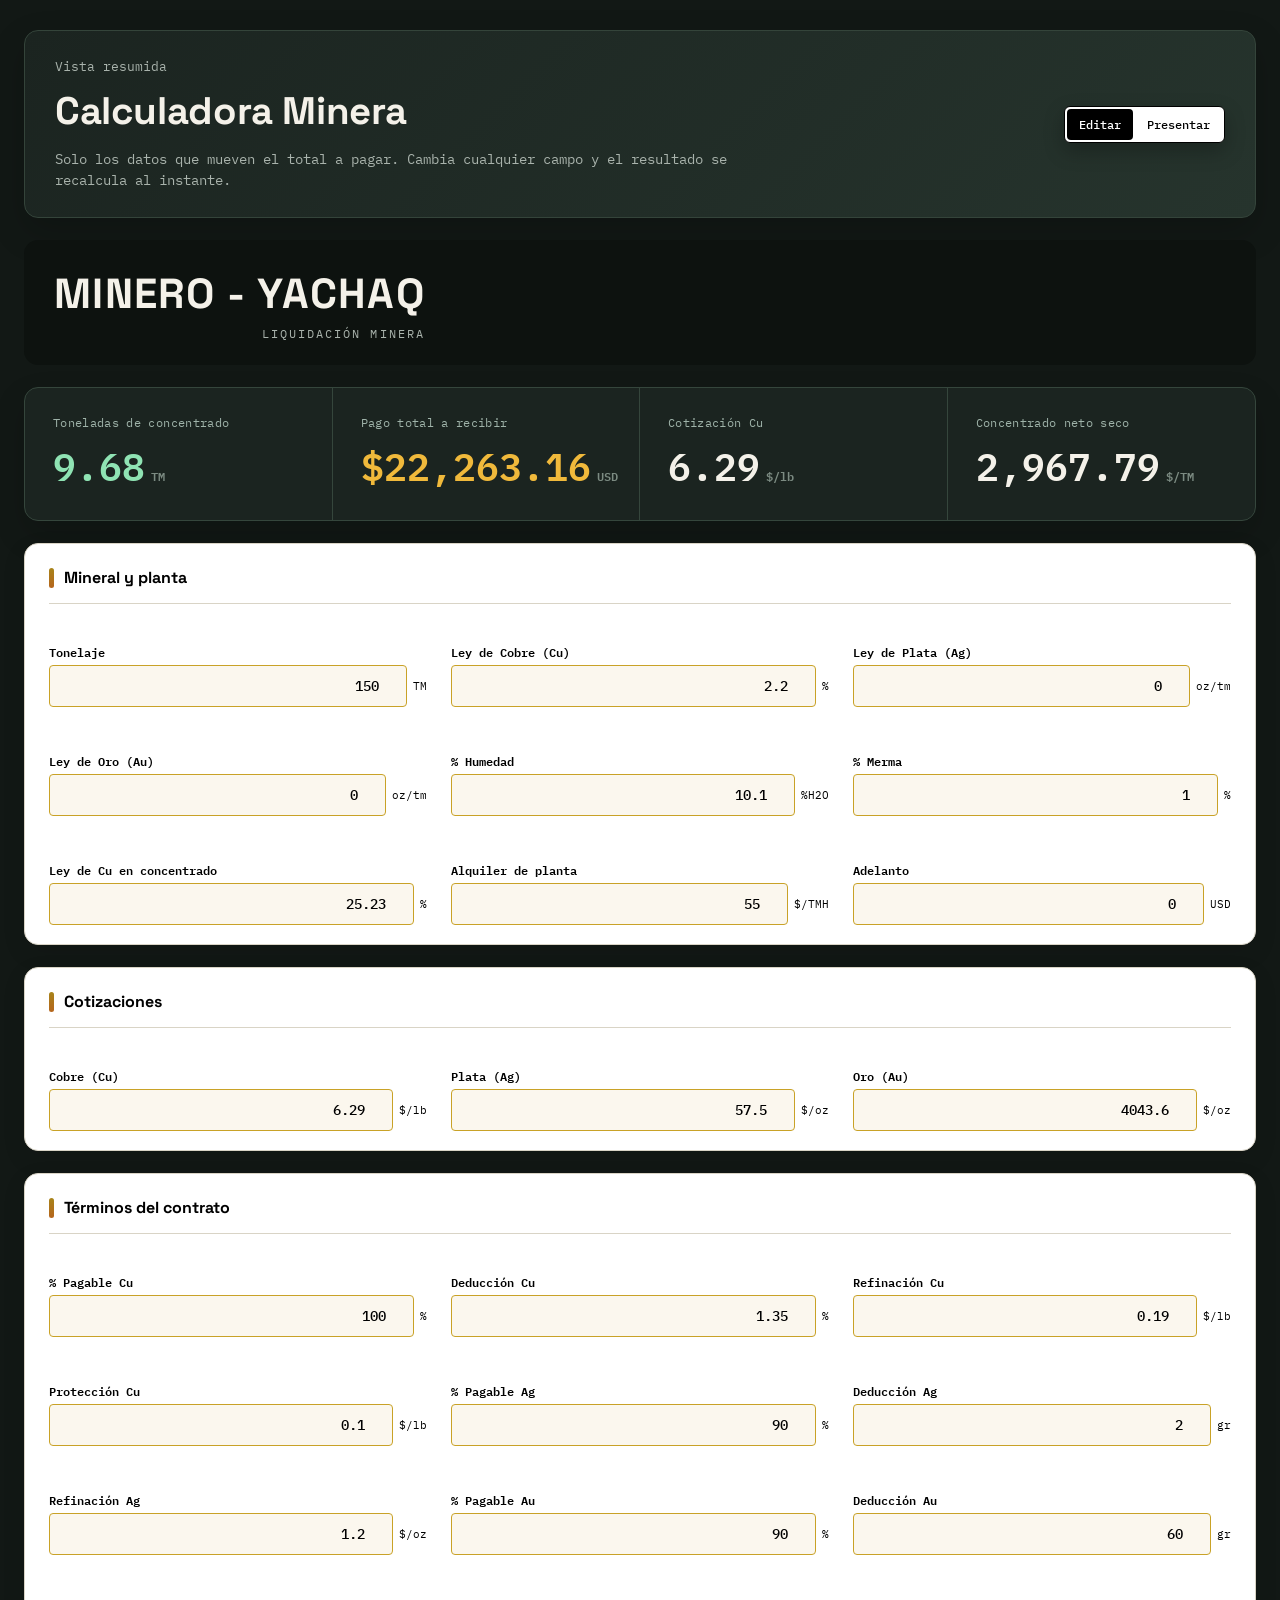
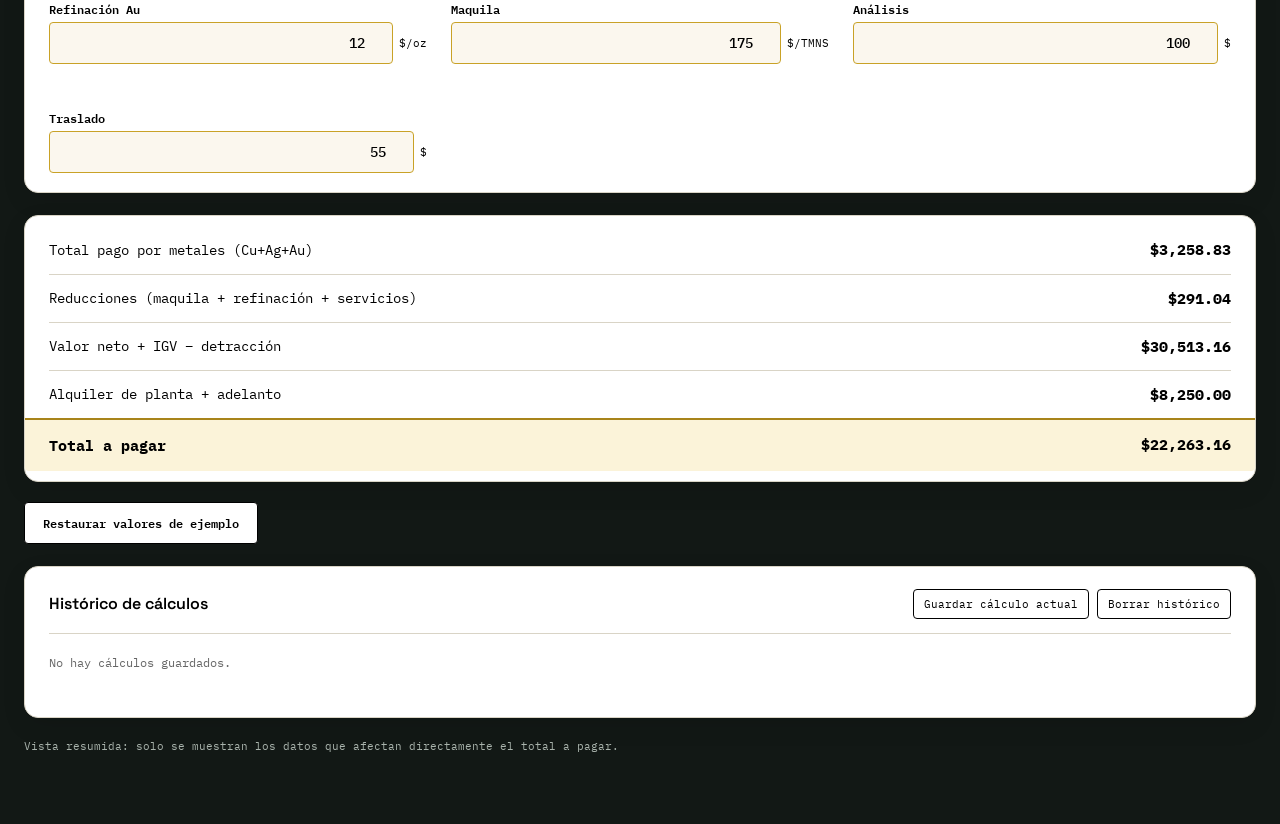
==== commit 1753cdae: "Versión compacta sin pantalla completa, manteniendo histórico y formato original de dashboard" ====
--- a/index.html
+++ b/index.html
@@ -26,7 +26,7 @@
   --present-bg:#121815;
   --present-text:#F4F1E9;
   --present-text-soft:#A9B3AC;
-  --desktop-max:1500px;
+  --desktop-max:1240px;
   --desktop-gap:22px;
   --desktop-radius:14px;
 }
@@ -44,11 +44,26 @@
 
 .wrap{ width:min(100% - 48px, var(--desktop-max)); margin:0 auto; padding:30px 0 70px; }
 
-.p-title-block{ display:flex; align-items:center; justify-content:space-between; gap:24px; text-align:left; background:#0D120F; border-radius:var(--desktop-radius); padding:22px 30px; margin-bottom:22px; }
-.p-title-block h1{ font-family:'Space Grotesk', sans-serif; font-weight:700; font-size:clamp(26px,5vw,42px); letter-spacing:0.03em; color:var(--present-text); margin:0; }
-.p-title-block .p-subtitle{ font-family:'IBM Plex Mono', monospace; font-size:11.5px; letter-spacing:0.18em; color:var(--present-text-soft); margin:0; text-align:right; }
-
-header{ display:flex; align-items:center; justify-content:space-between; gap:16px; background:linear-gradient(135deg, #1B2420, #26342D); border:1px solid #34443A; border-radius:var(--desktop-radius); padding:26px 30px; margin-bottom:22px; box-shadow:0 14px 35px rgba(0,0,0,.18); }
+.p-title-block{
+  display:flex; align-items:center; justify-content:space-between; gap:24px;
+  text-align:left; background:#0D120F; border-radius:var(--desktop-radius);
+  padding:22px 30px; margin-bottom:22px;
+}
+.p-title-block h1{
+  font-family:'Space Grotesk', sans-serif; font-weight:700; font-size:clamp(26px,5vw,42px);
+  letter-spacing:0.03em; color:var(--present-text); margin:0;
+}
+.p-title-block .p-subtitle{
+  font-family:'IBM Plex Mono', monospace; font-size:11.5px; letter-spacing:0.18em;
+  color:var(--present-text-soft); margin:0; text-align:right;
+}
+
+header{
+  display:flex; align-items:center; justify-content:space-between; gap:16px;
+  background:linear-gradient(135deg, #1B2420, #26342D); border:1px solid #34443A;
+  border-radius:var(--desktop-radius); padding:26px 30px; margin-bottom:22px;
+  box-shadow:0 14px 35px rgba(0,0,0,.18);
+}
 header .eyebrow{ color:var(--present-text-soft); font-size:12.5px; margin:0 0 6px; }
 header h1{ font-size:clamp(28px, 3vw, 44px); margin:0 0 10px; letter-spacing:-0.01em; color:var(--present-text); }
 header p{ color:var(--present-text-soft); max-width:720px; margin:0; font-size:14px; }
@@ -57,7 +72,11 @@
 .mode-switch button{ font-family:'IBM Plex Mono', monospace; font-size:11.5px; font-weight:500; padding:8px 12px; background:transparent; border:none; border-radius:4px; color:var(--ink-soft); cursor:pointer; }
 .mode-switch button.active{ background:var(--ink); color:var(--panel); }
 
-.readout{ background:var(--readout-bg); border-radius:var(--desktop-radius); padding:0; display:grid; grid-template-columns:repeat(4, minmax(150px,1fr)); gap:0; margin-bottom:22px; border:1px solid #35463C; box-shadow:0 14px 32px rgba(0,0,0,.16); }
+.readout{
+  background:var(--readout-bg); border-radius:var(--desktop-radius); padding:0;
+  display:grid; grid-template-columns:repeat(4, minmax(150px,1fr)); gap:0; margin-bottom:22px;
+  border:1px solid #35463C; box-shadow:0 14px 32px rgba(0,0,0,.16);
+}
 .readout .cell{ min-height:130px; padding:26px 28px; border-right:1px solid #35463C; display:flex; flex-direction:column; justify-content:center; }
 .readout .cell:last-child{ border-right:none; }
 .readout .cell .lbl{ color:#9FB3A9; font-size:11.5px; letter-spacing:0.03em; margin-bottom:6px; }
@@ -73,7 +92,7 @@
 .field{ padding:7px 0; }
 .field label{ display:block; font-size:12px; color:var(--ink-soft); margin-bottom:4px; min-height:35px; display:flex; align-items:flex-end; font-weight:600; }
 .field .inrow{ display:flex; align-items:center; gap:6px; }
-.field input[type=number]{ font-family:'IBM Plex Mono', monospace; font-size:14px; font-weight:500; text-align:right; width:100%; min-height:42px; padding:10px 12px; background:var(--input-bg); border:1px solid var(--input-border); border-radius:4px; color:var(--ink); transition:.2s ease; }
+.field input[type=number]{ font-family:'IBM Plex Mono', monospace; font-size:14px; font-weight:500; text-align:right; width:100%; min-height:42px; padding:10px 12px; background:var(--input-bg); border:1px solid var(--input-border); border-radius:4px; color:var(--ink); }
 .field input[type=number]:focus{ outline:none; border-color:#E5B82F; box-shadow:0 0 0 3px rgba(229,184,47,.20); background:#FFFDF7; }
 .field .unit{ color:var(--ink-soft); font-size:11px; white-space:nowrap; }
 
@@ -91,37 +110,37 @@
 
 .presentation-panel{ display:none; }
 body.presenting .edit-only{ display:none !important; }
-body.presenting .wrap{ width:min(100% - 32px, 1200px); padding:12px 0 30px; }
+body.presenting .wrap{ width:min(100% - 32px, 1100px); padding:20px 0 60px; }
 body.presenting .presentation-panel{ display:block; }
 body.presenting .p-title-block{ display:none !important; }
 body.presenting .mode-switch{ display:none !important; }
 
-.p-slab{ background:linear-gradient(135deg, #1B2420, #1D2B26); border:1px solid rgba(255,255,255,0.06); border-radius:22px; min-height:260px; padding:42px 42px 28px; margin-bottom:20px; position:relative; overflow:hidden; box-shadow:0 30px 60px rgba(0,0,0,.25); }
+.p-slab{ background:linear-gradient(135deg, #1B2420, #1D2B26); border:1px solid rgba(255,255,255,0.06); border-radius:18px; min-height:260px; padding:34px 36px 24px; margin-bottom:18px; position:relative; overflow:hidden; box-shadow:0 18px 36px rgba(0,0,0,.18); }
 .p-slab::before{ content:""; position:absolute; top:0; right:0; bottom:0; width:6px; background:linear-gradient(180deg, var(--gold), var(--copper)); }
-.p-slab .p-eyebrow{ color:#9FB3A9; font-size:13px; letter-spacing:0.12em; margin-bottom:12px; text-transform:uppercase; }
-.p-slab .p-total-lbl{ color:#9FB3A9; font-size:14px; margin-bottom:10px; text-transform:uppercase; letter-spacing:0.12em; }
-.p-slab .p-total{ color:var(--readout-fg); font-size:clamp(54px,7vw,104px); font-weight:700; line-height:1; letter-spacing:-0.03em; }
+.p-slab .p-eyebrow{ color:#9FB3A9; font-size:12px; letter-spacing:0.12em; margin-bottom:12px; text-transform:uppercase; }
+.p-slab .p-total-lbl{ color:#9FB3A9; font-size:13px; margin-bottom:8px; text-transform:uppercase; letter-spacing:0.12em; }
+.p-slab .p-total{ color:var(--readout-fg); font-size:clamp(42px,4vw,74px); font-weight:700; line-height:1; letter-spacing:-0.03em; }
 .p-slab .p-total .cur{ font-size:0.48em; color:#7C8B82; margin-right:6px; vertical-align:2px; }
-.p-slab .p-sub{ margin-top:22px; display:flex; gap:42px; flex-wrap:wrap; }
+.p-slab .p-sub{ margin-top:18px; display:flex; gap:28px; flex-wrap:wrap; }
 .p-slab .p-sub .item .l{ color:#7C8B82; font-size:11px; margin-bottom:5px; text-transform:uppercase; letter-spacing:.08em; }
-.p-slab .p-sub .item .v{ color:var(--readout-fg-2); font-size:22px; font-weight:600; }
-
-.p-metals{ display:grid; grid-template-columns:repeat(3, minmax(0,1fr)); gap:16px; margin-bottom:18px; }
-.p-metal{ background:var(--panel); border:1px solid var(--line); border-radius:16px; padding:20px 18px; min-height:180px; box-shadow:0 10px 24px rgba(0,0,0,.12); }
-.p-metal .name{ font-family:'Space Grotesk', sans-serif; font-weight:700; font-size:18px; margin-bottom:14px; display:flex; align-items:center; gap:8px; color:#000000; }
+.p-slab .p-sub .item .v{ color:var(--readout-fg-2); font-size:20px; font-weight:600; }
+
+.p-metals{ display:grid; grid-template-columns:repeat(3, minmax(0,1fr)); gap:14px; margin-bottom:18px; }
+.p-metal{ background:var(--panel); border:1px solid var(--line); border-radius:12px; padding:18px 16px; min-height:170px; box-shadow:0 8px 24px rgba(0,0,0,.12); }
+.p-metal .name{ font-family:'Space Grotesk', sans-serif; font-weight:700; font-size:17px; margin-bottom:12px; display:flex; align-items:center; gap:8px; color:#000000; }
 .p-metal .swatch{ width:10px; height:10px; border-radius:50%; display:inline-block; }
 .p-metal.cu .swatch{ background:var(--copper); }
 .p-metal.ag .swatch{ background:var(--silver); }
 .p-metal.au .swatch{ background:var(--gold); }
-.p-metal .row{ display:flex; justify-content:space-between; font-size:12.5px; padding:7px 0; color:var(--ink-soft); font-weight:600; }
+.p-metal .row{ display:flex; justify-content:space-between; font-size:12.5px; padding:6px 0; color:var(--ink-soft); font-weight:600; }
 .p-metal .row .v{ color:var(--ink); font-weight:700; }
 .p-metal .row.pay{ border-top:1px solid var(--line); margin-top:10px; padding-top:12px; font-size:14px; }
 .p-metal .row.pay .v{ color:var(--ink); font-weight:800; }
 
-.p-breakdown{ background:var(--panel); border:1px solid var(--line); border-radius:16px; padding:8px 18px; margin-bottom:12px; box-shadow:0 10px 24px rgba(0,0,0,.12); }
-.p-breakdown .p-title{ font-family:'Space Grotesk', sans-serif; font-weight:700; font-size:18px; padding:18px 0 10px; color:#000000; }
-.p-breakdown .line{ min-height:48px; align-items:center; font-size:13.5px; }
-.p-breakdown .line .v{ font-weight:700; font-size:15px; }
+.p-breakdown{ background:var(--panel); border:1px solid var(--line); border-radius:12px; padding:8px 18px; margin-bottom:12px; box-shadow:0 8px 24px rgba(0,0,0,.12); }
+.p-breakdown .p-title{ font-family:'Space Grotesk', sans-serif; font-weight:700; font-size:16px; padding:14px 0 8px; color:#000000; }
+.p-breakdown .line{ min-height:46px; align-items:center; font-size:13px; }
+.p-breakdown .line .v{ font-weight:700; font-size:14px; }
 
 .p-footer-note{ display:flex; justify-content:space-between; align-items:baseline; color:var(--ink-soft); font-size:11px; padding:8px 4px; }
 
@@ -142,44 +161,27 @@
 .history-item-actions{ display:flex; gap:6px; margin-top:8px; }
 .history-item-actions button{ font-size:10.5px; padding:5px 8px; }
 
-.p-slab, .p-metal, .group, .lines, .history{ animation:fadeUp .45s ease both; }
-@keyframes fadeUp{ from{ opacity:0; transform:translateY(10px); } to{ opacity:1; transform:translateY(0); } }
-
-@media (min-width:1600px){
-  .grid{ grid-template-columns:repeat(4, minmax(210px, 1fr)); }
-  .p-slab{ min-height:318px; }
-}
-
 @media (max-width:1000px){
-  .wrap, body.presenting .wrap{ width:min(100% - 36px, 900px); }
   .readout{ grid-template-columns:repeat(2, minmax(160px,1fr)); }
   .readout .cell:nth-child(2){ border-right:none; }
   .readout .cell:nth-child(-n+2){ border-bottom:1px solid #35463C; }
   .grid{ grid-template-columns:repeat(2, 1fr); }
   .history-list{ grid-template-columns:repeat(2, 1fr); }
-  .p-slab{ padding:34px 26px; }
-  .p-slab .p-total{ font-size:clamp(44px, 9vw, 88px); }
 }
 
 @media (max-width:600px){
-  .wrap, body.presenting .wrap{ width:calc(100% - 28px); padding-top:20px; }
-  .p-title-block{ display:block; text-align:center; }
-  .p-title-block .p-subtitle{ text-align:center; margin-top:8px; }
+  .wrap{ width:calc(100% - 28px); }
   .readout, .grid, .history-list, .p-metals{ grid-template-columns:1fr; }
   .readout .cell{ border-right:none; border-bottom:1px solid #35463C; }
   .readout .cell:last-child{ border-bottom:none; }
   header{ flex-direction:column; }
   .mode-switch{ position:static; width:max-content; margin:0 auto 25px; }
-  .p-slab{ padding:28px 20px; }
-  .p-slab .p-total{ font-size:clamp(40px, 15vw, 72px); }
-  .p-slab .p-sub{ gap:18px; }
-  .p-slab .p-sub .item .v{ font-size:19px; }
   .history-item-main{ flex-direction:column; gap:4px; }
   .history-item-total{ align-self:flex-start; }
 }
 
 @media print{
-  .mode-switch, footer, #resetBtn, .history, .presentation-panel{ display:none !important; }
+  .mode-switch, footer, #resetBtn, .history{ display:none !important; }
   body{ background:#fff; }
 }
 </style>
@@ -195,7 +197,6 @@
     <div class="mode-switch">
       <button id="btnEdit" class="active" type="button">Editar</button>
       <button id="btnPresent" type="button">Presentar</button>
-      <button id="btnFullscreen" type="button">Pantalla completa</button>
     </div>
   </header>
 
@@ -203,10 +204,6 @@
     <div>
       <h1>MINERO - YACHAQ</h1>
       <div class="p-subtitle">LIQUIDACIÓN MINERA</div>
-    </div>
-    <div class="mode-switch" style="margin-left:auto; display:none;">
-      <button id="btnEditMobile" class="active" type="button">Editar</button>
-      <button id="btnPresentMobile" type="button">Presentar</button>
     </div>
   </div>
 
@@ -475,7 +472,6 @@
 
 const btnEdit = document.getElementById('btnEdit');
 const btnPresent = document.getElementById('btnPresent');
-const btnFullscreen = document.getElementById('btnFullscreen');
 
 btnEdit.addEventListener('click', () => {
   if (document.body.classList.contains('presenting')) return;
@@ -485,38 +481,12 @@
 });
 
 btnPresent.addEventListener('click', () => {
-  if (document.body.classList.contains('presenting')) return;
   document.body.classList.add('presenting');
   btnPresent.classList.add('active');
   btnEdit.classList.remove('active');
-  document.querySelectorAll('.mode-switch').forEach(el => el.style.display = 'none');
-  if (document.documentElement.requestFullscreen) {
-    document.documentElement.requestFullscreen().catch(() => {});
-  }
 });
 
-btnFullscreen.addEventListener('click', async () => {
-  try {
-    if (!document.fullscreenElement) {
-      await document.documentElement.requestFullscreen();
-      btnFullscreen.textContent = 'Salir de pantalla completa';
-    } else {
-      await document.exitFullscreen();
-      btnFullscreen.textContent = 'Pantalla completa';
-    }
-  } catch(error) {
-    console.warn('La pantalla completa no está disponible.', error);
-  }
-});
-
-document.addEventListener('fullscreenchange', () => {
-  if (!document.fullscreenElement) {
-    btnFullscreen.textContent = 'Pantalla completa';
-  }
-});
-
-const today = new Date();
-document.getElementById('p_date').textContent = 'Liquidación de mineral · ' + today.toLocaleDateString('es-PE', {day:'2-digit', month:'long', year:'numeric'});
+document.getElementById('p_date').textContent = 'Liquidación de mineral · ' + new Date().toLocaleDateString('es-PE', {day:'2-digit', month:'long', year:'numeric'});
 
 function getHistory(){
   try {
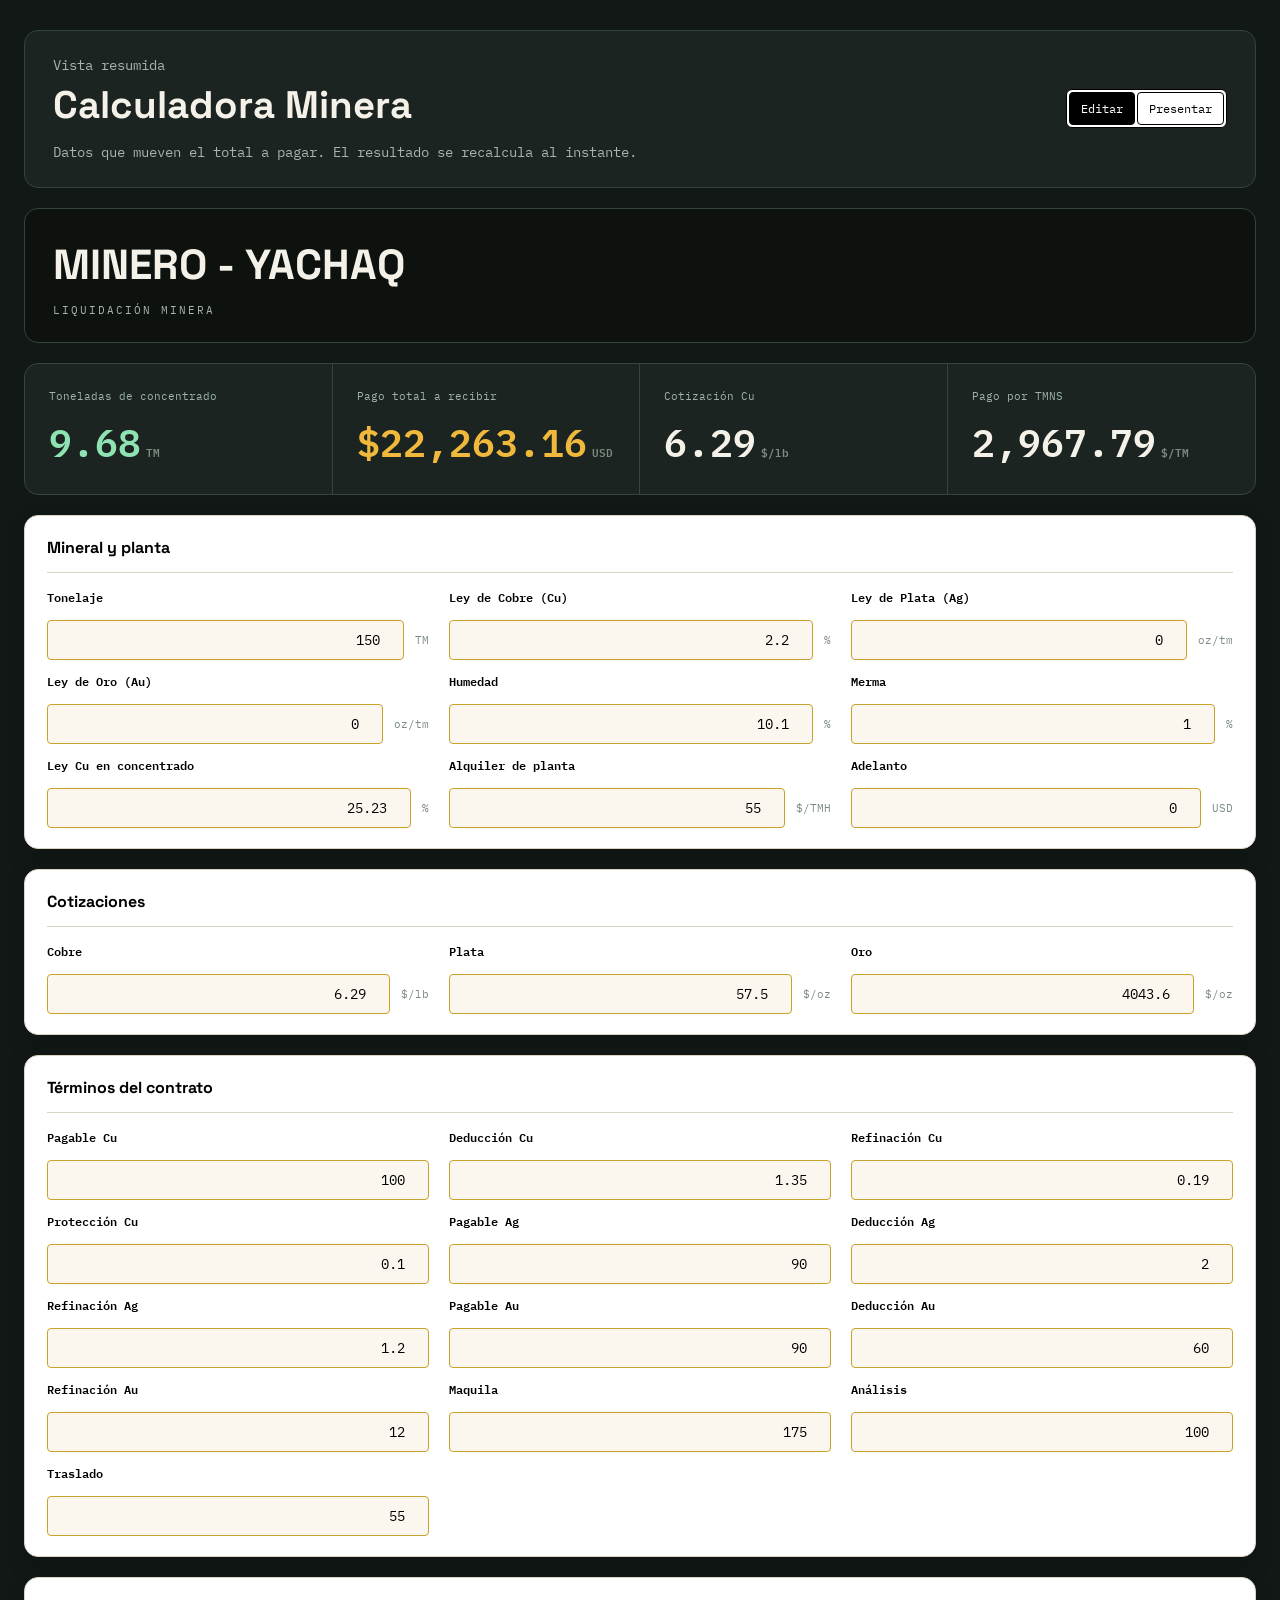
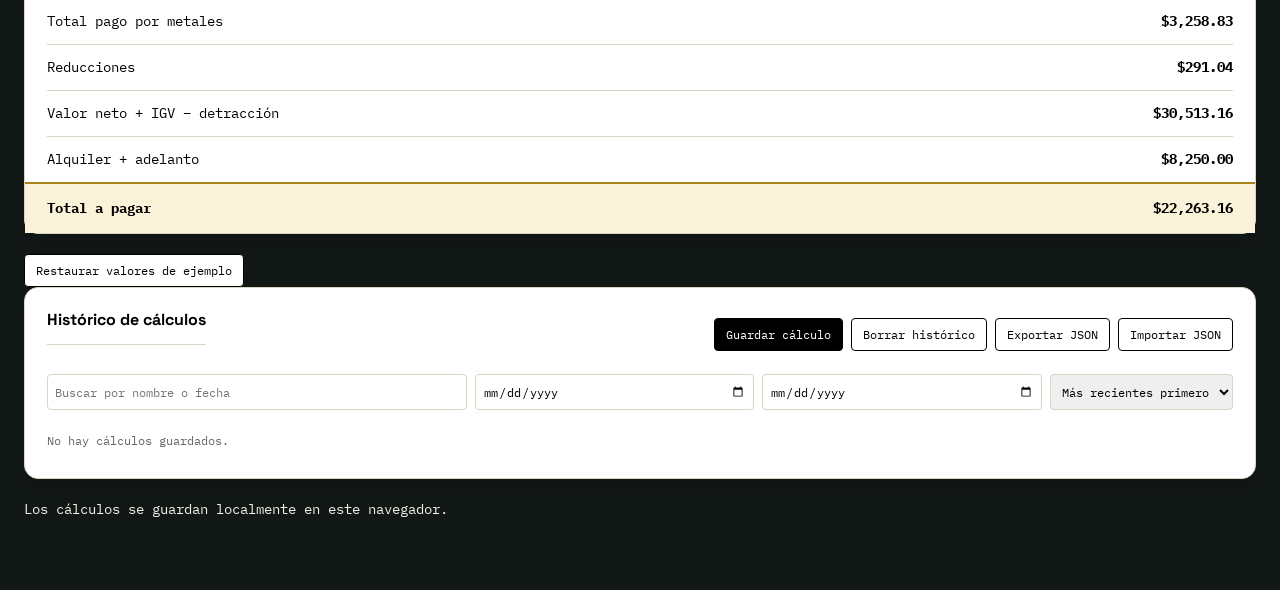
==== commit 451ccaf6: "Implementar mejoras completas del histórico: búsqueda, fechas, orden, nombres, exportación e importa" ====
--- a/index.html
+++ b/index.html
@@ -1,627 +1,37 @@
-<!DOCTYPE html>
+<!doctype html>
 <html lang="es">
 <head>
-<meta charset="UTF-8">
-<meta name="viewport" content="width=device-width, initial-scale=1.0">
+<meta charset="utf-8">
+<meta name="viewport" content="width=device-width,initial-scale=1">
 <title>Minero - Yachaq | Calculadora Minera</title>
 <link rel="preconnect" href="https://fonts.googleapis.com">
 <link rel="preconnect" href="https://fonts.gstatic.com" crossorigin>
 <link href="https://fonts.googleapis.com/css2?family=Space+Grotesk:wght@500;600;700&family=IBM+Plex+Mono:wght@400;500;600&display=swap" rel="stylesheet">
 <style>
-:root{
-  --bg:#E9E6DE;
-  --panel:#FFFFFF;
-  --ink:#000000;
-  --ink-soft:#000000;
-  --line:#D9D4C6;
-  --readout-bg:#1B2420;
-  --readout-fg:#F0B93B;
-  --readout-fg-2:#8FE3B3;
-  --copper:#B5651D;
-  --silver:#7C8896;
-  --gold:#A8841A;
-  --slate:#4A5560;
-  --input-bg:#FBF7EE;
-  --input-border:#C9A227;
-  --present-bg:#121815;
-  --present-text:#F4F1E9;
-  --present-text-soft:#A9B3AC;
-  --desktop-max:1240px;
-  --desktop-gap:22px;
-  --desktop-radius:14px;
-}
-
-*{box-sizing:border-box;}
-body{
-  margin:0;
-  background:var(--present-bg);
-  color:var(--present-text);
-  font-family:'IBM Plex Mono', monospace;
-  font-size:14px;
-  line-height:1.5;
-}
-h1,h2,.display{ font-family:'Space Grotesk', sans-serif; }
-
-.wrap{ width:min(100% - 48px, var(--desktop-max)); margin:0 auto; padding:30px 0 70px; }
-
-.p-title-block{
-  display:flex; align-items:center; justify-content:space-between; gap:24px;
-  text-align:left; background:#0D120F; border-radius:var(--desktop-radius);
-  padding:22px 30px; margin-bottom:22px;
-}
-.p-title-block h1{
-  font-family:'Space Grotesk', sans-serif; font-weight:700; font-size:clamp(26px,5vw,42px);
-  letter-spacing:0.03em; color:var(--present-text); margin:0;
-}
-.p-title-block .p-subtitle{
-  font-family:'IBM Plex Mono', monospace; font-size:11.5px; letter-spacing:0.18em;
-  color:var(--present-text-soft); margin:0; text-align:right;
-}
-
-header{
-  display:flex; align-items:center; justify-content:space-between; gap:16px;
-  background:linear-gradient(135deg, #1B2420, #26342D); border:1px solid #34443A;
-  border-radius:var(--desktop-radius); padding:26px 30px; margin-bottom:22px;
-  box-shadow:0 14px 35px rgba(0,0,0,.18);
-}
-header .eyebrow{ color:var(--present-text-soft); font-size:12.5px; margin:0 0 6px; }
-header h1{ font-size:clamp(28px, 3vw, 44px); margin:0 0 10px; letter-spacing:-0.01em; color:var(--present-text); }
-header p{ color:var(--present-text-soft); max-width:720px; margin:0; font-size:14px; }
-
-.mode-switch{ display:flex; gap:2px; background:var(--panel); border:1px solid var(--ink); border-radius:6px; padding:2px; flex-shrink:0; box-shadow:0 8px 20px rgba(0,0,0,.25); }
-.mode-switch button{ font-family:'IBM Plex Mono', monospace; font-size:11.5px; font-weight:500; padding:8px 12px; background:transparent; border:none; border-radius:4px; color:var(--ink-soft); cursor:pointer; }
-.mode-switch button.active{ background:var(--ink); color:var(--panel); }
-
-.readout{
-  background:var(--readout-bg); border-radius:var(--desktop-radius); padding:0;
-  display:grid; grid-template-columns:repeat(4, minmax(150px,1fr)); gap:0; margin-bottom:22px;
-  border:1px solid #35463C; box-shadow:0 14px 32px rgba(0,0,0,.16);
-}
-.readout .cell{ min-height:130px; padding:26px 28px; border-right:1px solid #35463C; display:flex; flex-direction:column; justify-content:center; }
-.readout .cell:last-child{ border-right:none; }
-.readout .cell .lbl{ color:#9FB3A9; font-size:11.5px; letter-spacing:0.03em; margin-bottom:6px; }
-.readout .cell .val{ font-weight:600; font-size:clamp(30px,3vw,48px); }
-.readout .cell.total .val{ color:var(--readout-fg); }
-.readout .cell.tonelaje .val{ color:var(--readout-fg-2); }
-.readout .cell .unit{ font-size:12px; color:#7C8B82; margin-left:6px; }
-
-.group{ background:var(--panel); border:1px solid var(--line); border-radius:var(--desktop-radius); padding:22px 24px 12px; margin-bottom:var(--desktop-gap); box-shadow:0 8px 24px rgba(0,0,0,.09); }
-.group h2{ display:flex; align-items:center; gap:10px; font-size:16px; padding-bottom:13px; border-bottom:1px solid var(--line); margin:0 0 15px; color:var(--ink); }
-.group h2::before{ content:""; width:5px; height:20px; border-radius:4px; background:linear-gradient(180deg, var(--gold), var(--copper)); }
-.grid{ display:grid; grid-template-columns:repeat(3, minmax(210px, 1fr)); gap:14px 24px; }
-.field{ padding:7px 0; }
-.field label{ display:block; font-size:12px; color:var(--ink-soft); margin-bottom:4px; min-height:35px; display:flex; align-items:flex-end; font-weight:600; }
-.field .inrow{ display:flex; align-items:center; gap:6px; }
-.field input[type=number]{ font-family:'IBM Plex Mono', monospace; font-size:14px; font-weight:500; text-align:right; width:100%; min-height:42px; padding:10px 12px; background:var(--input-bg); border:1px solid var(--input-border); border-radius:4px; color:var(--ink); }
-.field input[type=number]:focus{ outline:none; border-color:#E5B82F; box-shadow:0 0 0 3px rgba(229,184,47,.20); background:#FFFDF7; }
-.field .unit{ color:var(--ink-soft); font-size:11px; white-space:nowrap; }
-
-.lines{ background:var(--panel); border:1px solid var(--line); border-radius:var(--desktop-radius); padding:10px 24px; margin-bottom:16px; box-shadow:0 8px 24px rgba(0,0,0,.09); }
-.line{ display:flex; justify-content:space-between; min-height:48px; align-items:center; padding:9px 0; border-top:1px solid var(--line); font-size:14px; color:#000000; }
-.line:first-child{ border-top:none; }
-.line .v{ font-weight:700; color:#000000; margin-left:25px; font-size:15px; }
-.line.grand{ background:#FBF3D9; margin:0 -24px; padding:14px 24px; border-top:2px solid var(--gold); border-radius:0 0 4px 4px; font-weight:700; font-size:14.5px; color:#000000; }
-.line.grand .v{ color:#000000; }
-
-button#resetBtn{ font-family:'IBM Plex Mono', monospace; font-size:12px; min-height:42px; padding:10px 18px; background:var(--panel); border:1px solid var(--ink); border-radius:4px; color:var(--ink); cursor:pointer; margin-top:4px; font-weight:600; }
-button#resetBtn:hover{ background:var(--ink); color:var(--panel); }
-
-footer{ color:var(--present-text-soft); font-size:11px; margin-top:20px; }
-
-.presentation-panel{ display:none; }
-body.presenting .edit-only{ display:none !important; }
-body.presenting .wrap{ width:min(100% - 32px, 1100px); padding:20px 0 60px; }
-body.presenting .presentation-panel{ display:block; }
-body.presenting .p-title-block{ display:none !important; }
-body.presenting .mode-switch{ display:none !important; }
-
-.p-slab{ background:linear-gradient(135deg, #1B2420, #1D2B26); border:1px solid rgba(255,255,255,0.06); border-radius:18px; min-height:260px; padding:34px 36px 24px; margin-bottom:18px; position:relative; overflow:hidden; box-shadow:0 18px 36px rgba(0,0,0,.18); }
-.p-slab::before{ content:""; position:absolute; top:0; right:0; bottom:0; width:6px; background:linear-gradient(180deg, var(--gold), var(--copper)); }
-.p-slab .p-eyebrow{ color:#9FB3A9; font-size:12px; letter-spacing:0.12em; margin-bottom:12px; text-transform:uppercase; }
-.p-slab .p-total-lbl{ color:#9FB3A9; font-size:13px; margin-bottom:8px; text-transform:uppercase; letter-spacing:0.12em; }
-.p-slab .p-total{ color:var(--readout-fg); font-size:clamp(42px,4vw,74px); font-weight:700; line-height:1; letter-spacing:-0.03em; }
-.p-slab .p-total .cur{ font-size:0.48em; color:#7C8B82; margin-right:6px; vertical-align:2px; }
-.p-slab .p-sub{ margin-top:18px; display:flex; gap:28px; flex-wrap:wrap; }
-.p-slab .p-sub .item .l{ color:#7C8B82; font-size:11px; margin-bottom:5px; text-transform:uppercase; letter-spacing:.08em; }
-.p-slab .p-sub .item .v{ color:var(--readout-fg-2); font-size:20px; font-weight:600; }
-
-.p-metals{ display:grid; grid-template-columns:repeat(3, minmax(0,1fr)); gap:14px; margin-bottom:18px; }
-.p-metal{ background:var(--panel); border:1px solid var(--line); border-radius:12px; padding:18px 16px; min-height:170px; box-shadow:0 8px 24px rgba(0,0,0,.12); }
-.p-metal .name{ font-family:'Space Grotesk', sans-serif; font-weight:700; font-size:17px; margin-bottom:12px; display:flex; align-items:center; gap:8px; color:#000000; }
-.p-metal .swatch{ width:10px; height:10px; border-radius:50%; display:inline-block; }
-.p-metal.cu .swatch{ background:var(--copper); }
-.p-metal.ag .swatch{ background:var(--silver); }
-.p-metal.au .swatch{ background:var(--gold); }
-.p-metal .row{ display:flex; justify-content:space-between; font-size:12.5px; padding:6px 0; color:var(--ink-soft); font-weight:600; }
-.p-metal .row .v{ color:var(--ink); font-weight:700; }
-.p-metal .row.pay{ border-top:1px solid var(--line); margin-top:10px; padding-top:12px; font-size:14px; }
-.p-metal .row.pay .v{ color:var(--ink); font-weight:800; }
-
-.p-breakdown{ background:var(--panel); border:1px solid var(--line); border-radius:12px; padding:8px 18px; margin-bottom:12px; box-shadow:0 8px 24px rgba(0,0,0,.12); }
-.p-breakdown .p-title{ font-family:'Space Grotesk', sans-serif; font-weight:700; font-size:16px; padding:14px 0 8px; color:#000000; }
-.p-breakdown .line{ min-height:46px; align-items:center; font-size:13px; }
-.p-breakdown .line .v{ font-weight:700; font-size:14px; }
-
-.p-footer-note{ display:flex; justify-content:space-between; align-items:baseline; color:var(--ink-soft); font-size:11px; padding:8px 4px; }
-
-.history{ background:var(--panel); border:1px solid var(--line); border-radius:var(--desktop-radius); padding:22px 24px; margin-top:var(--desktop-gap); box-shadow:0 8px 24px rgba(0,0,0,.09); }
-.history-header{ padding-bottom:14px; border-bottom:1px solid var(--line); display:flex; align-items:center; justify-content:space-between; gap:12px; margin-bottom:12px; }
-.history h2{ font-size:16px; font-weight:600; margin:0; color:var(--ink); }
-.history-actions{ display:flex; gap:8px; flex-wrap:wrap; }
-.history button{ font-family:'IBM Plex Mono', monospace; font-size:11px; padding:7px 10px; border:1px solid var(--ink); border-radius:4px; background:var(--panel); color:var(--ink); cursor:pointer; }
-.history button:hover{ background:var(--ink); color:var(--panel); }
-.history-empty{ color:#666; font-size:12px; padding:8px 0; }
-.history-list{ display:grid; grid-template-columns:repeat(3, minmax(250px, 1fr)); gap:12px; margin-top:15px; }
-.history-item{ border:1px solid var(--line); border-radius:5px; padding:10px; background:#FBF7EE; }
-.history-item-main{ display:flex; justify-content:space-between; align-items:flex-start; gap:12px; }
-.history-item-title{ font-weight:600; font-size:12px; color:#000; }
-.history-item-date{ color:#666; font-size:10.5px; margin-top:3px; }
-.history-item-total{ color:#000; font-weight:700; font-size:14px; white-space:nowrap; }
-.history-item-details{ color:#555; font-size:11px; margin-top:6px; }
-.history-item-actions{ display:flex; gap:6px; margin-top:8px; }
-.history-item-actions button{ font-size:10.5px; padding:5px 8px; }
-
-@media (max-width:1000px){
-  .readout{ grid-template-columns:repeat(2, minmax(160px,1fr)); }
-  .readout .cell:nth-child(2){ border-right:none; }
-  .readout .cell:nth-child(-n+2){ border-bottom:1px solid #35463C; }
-  .grid{ grid-template-columns:repeat(2, 1fr); }
-  .history-list{ grid-template-columns:repeat(2, 1fr); }
-}
-
-@media (max-width:600px){
-  .wrap{ width:calc(100% - 28px); }
-  .readout, .grid, .history-list, .p-metals{ grid-template-columns:1fr; }
-  .readout .cell{ border-right:none; border-bottom:1px solid #35463C; }
-  .readout .cell:last-child{ border-bottom:none; }
-  header{ flex-direction:column; }
-  .mode-switch{ position:static; width:max-content; margin:0 auto 25px; }
-  .history-item-main{ flex-direction:column; gap:4px; }
-  .history-item-total{ align-self:flex-start; }
-}
-
-@media print{
-  .mode-switch, footer, #resetBtn, .history{ display:none !important; }
-  body{ background:#fff; }
-}
+:root{--bg:#121815;--panel:#fff;--ink:#000;--line:#d9d4c6;--read:#1b2420;--yellow:#f0b93b;--green:#8fe3b3;--input:#fbf7ee;--gold:#a8841a;--soft:#a9b3ac}*{box-sizing:border-box}body{margin:0;background:var(--bg);color:#f4f1e9;font:14px/1.5 'IBM Plex Mono',monospace}h1,h2{font-family:'Space Grotesk',sans-serif}.wrap{width:min(calc(100% - 48px),1240px);margin:auto;padding:30px 0 70px}header,.title{background:#1b2420;border:1px solid #34443a;border-radius:14px;padding:24px 28px;margin-bottom:20px}header{display:flex;justify-content:space-between;gap:20px;align-items:center}header h1{margin:0 0 8px;font-size:clamp(28px,3vw,44px)}header p,.eyebrow{color:var(--soft);margin:0}.title{background:#0d120f}.title h1{margin:0;font-size:clamp(26px,5vw,42px)}.subtitle{color:var(--soft);letter-spacing:.18em;font-size:11px;margin-top:6px}.switch{display:flex;gap:2px;background:#fff;border:1px solid #000;border-radius:6px;padding:2px}.switch button,.btn{font:11.5px 'IBM Plex Mono';border:1px solid #000;border-radius:4px;padding:8px 11px;background:#fff;color:#000;cursor:pointer}.switch button.active,.btn.dark{background:#000;color:#fff}.readout{display:grid;grid-template-columns:repeat(4,1fr);background:var(--read);border:1px solid #35463c;border-radius:14px;margin-bottom:20px;overflow:hidden}.readout .cell{padding:24px;border-right:1px solid #35463c;min-height:125px}.readout .cell:last-child{border:0}.lbl{color:#9fb3a9;font-size:11px}.val{font-size:clamp(26px,3vw,44px);font-weight:600;margin-top:8px}.total .val{color:var(--yellow)}.tonelaje .val{color:var(--green)}.unit{color:#7c8b82;font-size:11px;margin-left:5px}.group,.lines,.history{background:var(--panel);color:#000;border:1px solid var(--line);border-radius:14px;padding:20px 22px;margin-bottom:20px;box-shadow:0 8px 24px #0002}.group h2,.history h2{font-size:16px;margin:0 0 15px;border-bottom:1px solid var(--line);padding-bottom:12px}.grid{display:grid;grid-template-columns:repeat(3,minmax(190px,1fr));gap:12px 20px}.field label{display:block;font-size:12px;font-weight:600;min-height:32px}.inrow{display:flex;gap:6px;align-items:center}.field input{width:100%;min-height:40px;background:var(--input);border:1px solid #c9a227;border-radius:4px;padding:8px;text-align:right;font:14px 'IBM Plex Mono'}.line{display:flex;justify-content:space-between;gap:20px;min-height:46px;align-items:center;border-top:1px solid var(--line);color:#000}.line:first-child{border:0}.line .v{font-weight:700;white-space:nowrap}.grand{background:#fbf3d9;margin:0 -22px -20px;padding:14px 22px;border-top:2px solid var(--gold);font-weight:700}.history-head{display:flex;justify-content:space-between;gap:12px;align-items:center;flex-wrap:wrap}.actions{display:flex;gap:8px;flex-wrap:wrap}.history-tools{display:grid;grid-template-columns:1.5fr 1fr 1fr auto;gap:8px;margin:14px 0}.history-tools input,.history-tools select{min-height:36px;border:1px solid var(--line);border-radius:4px;padding:7px;font:12px 'IBM Plex Mono'}.history-list{display:grid;grid-template-columns:repeat(3,minmax(220px,1fr));gap:10px}.history-item{background:var(--input);border:1px solid var(--line);border-radius:7px;padding:12px;color:#000}.history-item-main{display:flex;justify-content:space-between;gap:8px}.history-item-title{font-weight:700}.history-item-date{font-size:10px;color:#666}.history-item-total{font-weight:700;white-space:nowrap}.history-item-details{font-size:11px;color:#555;margin-top:6px}.history-item-actions{display:flex;gap:5px;margin-top:10px}.history-item-actions button{font:10px 'IBM Plex Mono';padding:5px 7px;border:1px solid #000;background:#fff;border-radius:4px;cursor:pointer}.empty{font-size:12px;color:#666;padding:8px 0}.presentation{display:none}body.presenting .edit-only,body.presenting .title{display:none!important}body.presenting .presentation{display:block}body.presenting .wrap{width:min(calc(100% - 32px),1100px);padding:20px 0 50px}.slab{background:linear-gradient(135deg,#1b2420,#1d2b26);border-radius:18px;padding:36px;margin-bottom:18px;box-shadow:0 18px 36px #0004}.slab .total-label{color:#9fb3a9;text-transform:uppercase;letter-spacing:.12em}.slab .big{font-size:clamp(46px,6vw,86px);line-height:1;color:var(--yellow);font-weight:700;margin:10px 0 22px}.sub{display:flex;gap:40px;flex-wrap:wrap}.sub small{display:block;color:#7c8b82;text-transform:uppercase;font-size:10px}.sub strong{display:block;color:var(--green);font-size:20px}.metals{display:grid;grid-template-columns:repeat(3,1fr);gap:14px}.metal,.breakdown{background:#fff;color:#000;border-radius:12px;padding:18px;box-shadow:0 8px 24px #0002}.metal h2{font-size:18px;margin:0 0 10px}.metal p{display:flex;justify-content:space-between;border-bottom:1px solid var(--line);padding:6px 0;margin:0;font-size:12px}.metal p:last-child{font-size:14px;font-weight:700}.breakdown{margin-top:18px}.breakdown h2{font-size:18px}.note{color:var(--soft);font-size:11px;margin-top:12px}@media(max-width:900px){.readout{grid-template-columns:repeat(2,1fr)}.grid{grid-template-columns:repeat(2,1fr)}.history-list{grid-template-columns:repeat(2,1fr)}}@media(max-width:600px){.wrap{width:calc(100% - 28px);padding-top:18px}header{display:block}.switch{width:max-content;margin-top:18px}.readout,.grid,.history-list,.metals{grid-template-columns:1fr}.readout .cell{border-right:0;border-bottom:1px solid #35463c}.history-tools{grid-template-columns:1fr}.line{font-size:12px}.slab{padding:24px}.slab .big{font-size:44px}}
 </style>
 </head>
-<body>
-<div class="wrap">
-  <header class="edit-only">
-    <div>
-      <p class="eyebrow">Vista resumida</p>
-      <h1>Calculadora Minera</h1>
-      <p>Solo los datos que mueven el total a pagar. Cambia cualquier campo y el resultado se recalcula al instante.</p>
-    </div>
-    <div class="mode-switch">
-      <button id="btnEdit" class="active" type="button">Editar</button>
-      <button id="btnPresent" type="button">Presentar</button>
-    </div>
-  </header>
-
-  <div class="p-title-block">
-    <div>
-      <h1>MINERO - YACHAQ</h1>
-      <div class="p-subtitle">LIQUIDACIÓN MINERA</div>
-    </div>
-  </div>
-
-  <div class="readout edit-only">
-    <div class="cell tonelaje">
-      <div class="lbl">Toneladas de concentrado</div>
-      <div class="val"><span id="out_tmns">0.00</span><span class="unit">TM</span></div>
-    </div>
-    <div class="cell total">
-      <div class="lbl">Pago total a recibir</div>
-      <div class="val">$<span id="out_total">0.00</span><span class="unit">USD</span></div>
-    </div>
-    <div class="cell">
-      <div class="lbl">Cotización Cu</div>
-      <div class="val"><span id="out_cuPrice">0.00</span><span class="unit">$/lb</span></div>
-    </div>
-    <div class="cell">
-      <div class="lbl">Concentrado neto seco</div>
-      <div class="val"><span id="out_pagoTm">0.00</span><span class="unit">$/TM</span></div>
-    </div>
-  </div>
-
-  <div class="group edit-only">
-    <h2>Mineral y planta</h2>
-    <div class="grid">
-      <div class="field"><label>Tonelaje</label><div class="inrow"><input type="number" id="tonelaje" value="150" step="any"><span class="unit">TM</span></div></div>
-      <div class="field"><label>Ley de Cobre (Cu)</label><div class="inrow"><input type="number" id="leyCu" value="2.2" step="any"><span class="unit">%</span></div></div>
-      <div class="field"><label>Ley de Plata (Ag)</label><div class="inrow"><input type="number" id="leyAg" value="0" step="any"><span class="unit">oz/tm</span></div></div>
-      <div class="field"><label>Ley de Oro (Au)</label><div class="inrow"><input type="number" id="leyAu" value="0" step="any"><span class="unit">oz/tm</span></div></div>
-      <div class="field"><label>% Humedad</label><div class="inrow"><input type="number" id="h2o" value="10.1" step="any"><span class="unit">%H2O</span></div></div>
-      <div class="field"><label>% Merma</label><div class="inrow"><input type="number" id="merma" value="1" step="any"><span class="unit">%</span></div></div>
-      <div class="field"><label>Ley de Cu en concentrado</label><div class="inrow"><input type="number" id="leyCuConc" value="25.23" step="any"><span class="unit">%</span></div></div>
-      <div class="field"><label>Alquiler de planta</label><div class="inrow"><input type="number" id="alquiler" value="55" step="any"><span class="unit">$/TMH</span></div></div>
-      <div class="field"><label>Adelanto</label><div class="inrow"><input type="number" id="adelanto" value="0" step="any"><span class="unit">USD</span></div></div>
-    </div>
-  </div>
-
-  <div class="group edit-only">
-    <h2>Cotizaciones</h2>
-    <div class="grid">
-      <div class="field"><label>Cobre (Cu)</label><div class="inrow"><input type="number" id="cuPrice" value="6.29" step="any"><span class="unit">$/lb</span></div></div>
-      <div class="field"><label>Plata (Ag)</label><div class="inrow"><input type="number" id="agPrice" value="57.5" step="any"><span class="unit">$/oz</span></div></div>
-      <div class="field"><label>Oro (Au)</label><div class="inrow"><input type="number" id="auPrice" value="4043.6" step="any"><span class="unit">$/oz</span></div></div>
-    </div>
-  </div>
-
-  <div class="group edit-only">
-    <h2>Términos del contrato</h2>
-    <div class="grid">
-      <div class="field"><label>% Pagable Cu</label><div class="inrow"><input type="number" id="pagableCu" value="100" step="any"><span class="unit">%</span></div></div>
-      <div class="field"><label>Deducción Cu</label><div class="inrow"><input type="number" id="deducCu" value="1.35" step="any"><span class="unit">%</span></div></div>
-      <div class="field"><label>Refinación Cu</label><div class="inrow"><input type="number" id="refCu" value="0.19" step="any"><span class="unit">$/lb</span></div></div>
-      <div class="field"><label>Protección Cu</label><div class="inrow"><input type="number" id="proteccion" value="0.1" step="any"><span class="unit">$/lb</span></div></div>
-      <div class="field"><label>% Pagable Ag</label><div class="inrow"><input type="number" id="pagableAg" value="90" step="any"><span class="unit">%</span></div></div>
-      <div class="field"><label>Deducción Ag</label><div class="inrow"><input type="number" id="deducAg" value="2" step="any"><span class="unit">gr</span></div></div>
-      <div class="field"><label>Refinación Ag</label><div class="inrow"><input type="number" id="refAg" value="1.2" step="any"><span class="unit">$/oz</span></div></div>
-      <div class="field"><label>% Pagable Au</label><div class="inrow"><input type="number" id="pagableAu" value="90" step="any"><span class="unit">%</span></div></div>
-      <div class="field"><label>Deducción Au</label><div class="inrow"><input type="number" id="deducAu" value="60" step="any"><span class="unit">gr</span></div></div>
-      <div class="field"><label>Refinación Au</label><div class="inrow"><input type="number" id="refAu" value="12" step="any"><span class="unit">$/oz</span></div></div>
-      <div class="field"><label>Maquila</label><div class="inrow"><input type="number" id="maquila" value="175" step="any"><span class="unit">$/TMNS</span></div></div>
-      <div class="field"><label>Análisis</label><div class="inrow"><input type="number" id="analisis" value="100" step="any"><span class="unit">$</span></div></div>
-      <div class="field"><label>Traslado</label><div class="inrow"><input type="number" id="traslado" value="55" step="any"><span class="unit">$</span></div></div>
-    </div>
-  </div>
-
-  <div class="lines edit-only">
-    <div class="line"><span>Total pago por metales (Cu+Ag+Au)</span><span class="v" id="l_pagoTotal">—</span></div>
-    <div class="line"><span>Reducciones (maquila + refinación + servicios)</span><span class="v" id="l_reducciones">—</span></div>
-    <div class="line"><span>Valor neto + IGV − detracción</span><span class="v" id="l_valorTotal">—</span></div>
-    <div class="line"><span>Alquiler de planta + adelanto</span><span class="v" id="l_descuentos">—</span></div>
-    <div class="line grand"><span>Total a pagar</span><span class="v">$<span id="l_grand">—</span></span></div>
-  </div>
-
-  <button id="resetBtn" class="edit-only">Restaurar valores de ejemplo</button>
-
-  <section class="history edit-only">
-    <div class="history-header">
-      <h2>Histórico de cálculos</h2>
-      <div class="history-actions">
-        <button id="saveCalculationBtn" type="button">Guardar cálculo actual</button>
-        <button id="clearHistoryBtn" type="button">Borrar histórico</button>
-      </div>
-    </div>
-    <div id="historyEmpty" class="history-empty">No hay cálculos guardados.</div>
-    <div id="historyList" class="history-list"></div>
-  </section>
-
-  <footer class="edit-only">Vista resumida: solo se muestran los datos que afectan directamente el total a pagar.</footer>
-
-  <div class="presentation-panel">
-    <div class="p-slab">
-      <div class="p-eyebrow" id="p_date">Liquidación de mineral</div>
-      <div class="p-total-lbl">Total a pagar</div>
-      <div class="p-total"><span class="cur">USD</span>$<span id="p_total">0.00</span></div>
-      <div class="p-sub">
-        <div class="item"><div class="l">Tonelaje ingresado</div><div class="v" id="p_tonelaje">0.00 TM</div></div>
-        <div class="item"><div class="l">Concentrado neto seco</div><div class="v" id="p_tmns">0.00 TM</div></div>
-        <div class="item"><div class="l">Pago por TMNS</div><div class="v" id="p_pagoTm">0.00 USD</div></div>
-      </div>
-    </div>
-
-    <div class="p-metals">
-      <div class="p-metal cu">
-        <div class="name"><span class="swatch"></span>Cobre</div>
-        <div class="row"><span>Ley en concentrado</span><span class="v" id="p_cu_ley">—</span></div>
-        <div class="row"><span>Cotización</span><span class="v" id="p_cu_precio">—</span></div>
-        <div class="row pay"><span>Pago</span><span class="v" id="p_cu_pago">—</span></div>
-      </div>
-      <div class="p-metal ag">
-        <div class="name"><span class="swatch"></span>Plata</div>
-        <div class="row"><span>Ley</span><span class="v" id="p_ag_ley">—</span></div>
-        <div class="row"><span>Cotización</span><span class="v" id="p_ag_precio">—</span></div>
-        <div class="row pay"><span>Pago</span><span class="v" id="p_ag_pago">—</span></div>
-      </div>
-      <div class="p-metal au">
-        <div class="name"><span class="swatch"></span>Oro</div>
-        <div class="row"><span>Ley</span><span class="v" id="p_au_ley">—</span></div>
-        <div class="row"><span>Cotización</span><span class="v" id="p_au_precio">—</span></div>
-        <div class="row pay"><span>Pago</span><span class="v" id="p_au_pago">—</span></div>
-      </div>
-    </div>
-
-    <div class="p-breakdown">
-      <div class="p-title">Resumen de liquidación</div>
-      <div class="line"><span>Pago total por metales (Cu + Ag + Au)</span><span class="v" id="p_pagoTotal">—</span></div>
-      <div class="line"><span>Reducciones (maquila + refinación + servicios)</span><span class="v" id="p_reducciones">—</span></div>
-      <div class="line"><span>Valor neto + IGV − detracción</span><span class="v" id="p_valorTotal">—</span></div>
-      <div class="line"><span>Alquiler de planta + adelanto</span><span class="v" id="p_descuentos">—</span></div>
-      <div class="line grand"><span>Total a pagar</span><span class="v">$<span id="p_grand">—</span></span></div>
-    </div>
-
-    <div class="p-footer-note">
-      <span>Documento generado con fines de referencia. No sustituye la liquidación oficial de planta.</span>
-    </div>
-  </div>
+<body><div class="wrap">
+<header class="edit-only"><div><p class="eyebrow">Vista resumida</p><h1>Calculadora Minera</h1><p>Datos que mueven el total a pagar. El resultado se recalcula al instante.</p></div><div class="switch"><button id="editBtn" class="active">Editar</button><button id="presentBtn">Presentar</button></div></header>
+<div class="title"><h1>MINERO - YACHAQ</h1><div class="subtitle">LIQUIDACIÓN MINERA</div></div>
+<section class="readout edit-only"><div class="cell tonelaje"><div class="lbl">Toneladas de concentrado</div><div class="val"><span id="out_tmns">0.00</span><span class="unit">TM</span></div></div><div class="cell total"><div class="lbl">Pago total a recibir</div><div class="val">$<span id="out_total">0.00</span><span class="unit">USD</span></div></div><div class="cell"><div class="lbl">Cotización Cu</div><div class="val"><span id="out_cu">0.00</span><span class="unit">$/lb</span></div></div><div class="cell"><div class="lbl">Pago por TMNS</div><div class="val"><span id="out_tm">0.00</span><span class="unit">$/TM</span></div></div></section>
+<div class="group edit-only"><h2>Mineral y planta</h2><div class="grid">
+<div class="field"><label>Tonelaje</label><div class="inrow"><input id="tonelaje" type="number" value="150"><span class="unit">TM</span></div></div><div class="field"><label>Ley de Cobre (Cu)</label><div class="inrow"><input id="leyCu" type="number" value="2.2"><span class="unit">%</span></div></div><div class="field"><label>Ley de Plata (Ag)</label><div class="inrow"><input id="leyAg" type="number" value="0"><span class="unit">oz/tm</span></div></div><div class="field"><label>Ley de Oro (Au)</label><div class="inrow"><input id="leyAu" type="number" value="0"><span class="unit">oz/tm</span></div></div><div class="field"><label>Humedad</label><div class="inrow"><input id="h2o" type="number" value="10.1"><span class="unit">%</span></div></div><div class="field"><label>Merma</label><div class="inrow"><input id="merma" type="number" value="1"><span class="unit">%</span></div></div><div class="field"><label>Ley Cu en concentrado</label><div class="inrow"><input id="leyCuConc" type="number" value="25.23"><span class="unit">%</span></div></div><div class="field"><label>Alquiler de planta</label><div class="inrow"><input id="alquiler" type="number" value="55"><span class="unit">$/TMH</span></div></div><div class="field"><label>Adelanto</label><div class="inrow"><input id="adelanto" type="number" value="0"><span class="unit">USD</span></div></div></div></div>
+<div class="group edit-only"><h2>Cotizaciones</h2><div class="grid"><div class="field"><label>Cobre</label><div class="inrow"><input id="cuPrice" type="number" value="6.29"><span class="unit">$/lb</span></div></div><div class="field"><label>Plata</label><div class="inrow"><input id="agPrice" type="number" value="57.5"><span class="unit">$/oz</span></div></div><div class="field"><label>Oro</label><div class="inrow"><input id="auPrice" type="number" value="4043.6"><span class="unit">$/oz</span></div></div></div></div>
+<div class="group edit-only"><h2>Términos del contrato</h2><div class="grid"><div class="field"><label>Pagable Cu</label><input id="pagableCu" type="number" value="100"></div><div class="field"><label>Deducción Cu</label><input id="deducCu" type="number" value="1.35"></div><div class="field"><label>Refinación Cu</label><input id="refCu" type="number" value="0.19"></div><div class="field"><label>Protección Cu</label><input id="proteccion" type="number" value="0.1"></div><div class="field"><label>Pagable Ag</label><input id="pagableAg" type="number" value="90"></div><div class="field"><label>Deducción Ag</label><input id="deducAg" type="number" value="2"></div><div class="field"><label>Refinación Ag</label><input id="refAg" type="number" value="1.2"></div><div class="field"><label>Pagable Au</label><input id="pagableAu" type="number" value="90"></div><div class="field"><label>Deducción Au</label><input id="deducAu" type="number" value="60"></div><div class="field"><label>Refinación Au</label><input id="refAu" type="number" value="12"></div><div class="field"><label>Maquila</label><input id="maquila" type="number" value="175"></div><div class="field"><label>Análisis</label><input id="analisis" type="number" value="100"></div><div class="field"><label>Traslado</label><input id="traslado" type="number" value="55"></div></div></div>
+<div class="lines edit-only"><div class="line"><span>Total pago por metales</span><span class="v" id="l_pago">—</span></div><div class="line"><span>Reducciones</span><span class="v" id="l_red">—</span></div><div class="line"><span>Valor neto + IGV − detracción</span><span class="v" id="l_neto">—</span></div><div class="line"><span>Alquiler + adelanto</span><span class="v" id="l_desc">—</span></div><div class="line grand"><span>Total a pagar</span><span class="v">$<span id="l_total">—</span></span></div></div>
+<button id="resetBtn" class="btn edit-only">Restaurar valores de ejemplo</button>
+<section class="history edit-only"><div class="history-head"><h2>Histórico de cálculos</h2><div class="actions"><button class="btn dark" id="saveBtn">Guardar cálculo</button><button class="btn" id="clearBtn">Borrar histórico</button><button class="btn" id="exportBtn">Exportar JSON</button><button class="btn" id="importBtn">Importar JSON</button><input id="fileInput" type="file" accept="application/json" hidden></div></div><div class="history-tools"><input id="searchInput" placeholder="Buscar por nombre o fecha"><input id="fromDate" type="date" title="Desde"><input id="toDate" type="date" title="Hasta"><select id="sortSelect"><option value="new">Más recientes primero</option><option value="old">Más antiguos primero</option><option value="high">Total mayor primero</option><option value="low">Total menor primero</option></select></div><div id="empty" class="empty">No hay cálculos guardados.</div><div id="historyList" class="history-list"></div></section>
+<footer class="edit-only">Los cálculos se guardan localmente en este navegador.</footer>
+<section class="presentation"><div class="slab"><div class="eyebrow" id="p_date"></div><div class="total-label">Total a pagar</div><div class="big">USD $<span id="p_total">0.00</span></div><div class="sub"><div><small>Tonelaje</small><strong id="p_ton">0.00 TM</strong></div><div><small>Concentrado seco</small><strong id="p_tmns">0.00 TM</strong></div><div><small>Pago por TMNS</small><strong id="p_tm">0.00 USD</strong></div></div></div><div class="metals"><div class="metal"><h2>🟤 Cobre</h2><p>Ley <b id="p_cu_ley">—</b></p><p>Cotización <b id="p_cu_price">—</b></p><p>Pago <b id="p_cu_pay">—</b></p></div><div class="metal"><h2>⚪ Plata</h2><p>Ley <b id="p_ag_ley">—</b></p><p>Cotización <b id="p_ag_price">—</b></p><p>Pago <b id="p_ag_pay">—</b></p></div><div class="metal"><h2>🟡 Oro</h2><p>Ley <b id="p_au_ley">—</b></p><p>Cotización <b id="p_au_price">—</b></p><p>Pago <b id="p_au_pay">—</b></p></div></div><div class="breakdown"><h2>Resumen de liquidación</h2><div class="line"><span>Pago total por metales</span><b id="p_pago">—</b></div><div class="line"><span>Reducciones</span><b id="p_red">—</b></div><div class="line"><span>Valor neto + IGV − detracción</span><b id="p_neto">—</b></div><div class="line"><span>Alquiler + adelanto</span><b id="p_desc">—</b></div><div class="line grand"><span>Total a pagar</span><b>$<span id="p_grand">—</span></b></div></div><div class="note">Documento generado con fines de referencia. No sustituye la liquidación oficial de planta.</div></section>
 </div>
-
 <script>
-function num(id){ return parseFloat(document.getElementById(id).value) || 0; }
-function fmt(n, d = 2){ return isFinite(n) ? n.toLocaleString('en-US', {minimumFractionDigits: d, maximumFractionDigits: d}) : '—'; }
-function set(id, text){ document.getElementById(id).textContent = text; }
-
-function recalc(){
-  const tonelaje = num('tonelaje');
-  const leyCu = num('leyCu');
-  const leyAg = num('leyAg');
-  const leyAu = num('leyAu');
-  const cuPrice = num('cuPrice');
-  const agPrice = num('agPrice');
-  const auPrice = num('auPrice');
-  const alquiler = num('alquiler');
-  const adelanto = num('adelanto');
-  const h2o = num('h2o');
-  const merma = num('merma');
-  const leyCuConc = num('leyCuConc');
-  const pagableCu = num('pagableCu');
-  const deducCu = num('deducCu');
-  const refCu = num('refCu');
-  const proteccion = num('proteccion');
-  const pagableAg = num('pagableAg');
-  const deducAg = num('deducAg');
-  const refAg = num('refAg');
-  const pagableAu = num('pagableAu');
-  const deducAu = num('deducAu');
-  const refAu = num('refAu');
-  const maquila = num('maquila');
-  const analisis = num('analisis');
-  const traslado = num('traslado');
-
-  const tmh = tonelaje * leyCu * 3.3 / 100;
-  const tmns = tmh - (merma / 100) * tmh - (h2o / 100) * tmh;
-
-  const contCu = (leyCuConc - deducCu) / 100;
-  const precioCu = (1000 * (cuPrice - proteccion)) / 0.45359;
-  const totalCu = contCu * precioCu;
-
-  const contAg = leyAg * pagableAg / 100;
-  const precioAg = agPrice - deducAg;
-  const totalAg = contAg * precioAg;
-
-  const contAu = leyAu * pagableAu / 100;
-  const precioAu = auPrice - deducAu;
-  const totalAu = contAu * precioAu;
-
-  const pagoTotal = totalCu + totalAg + totalAu;
-
-  const redMaquila = maquila;
-  const grefCu = (1000 * refCu) / 0.45359;
-  const redCu = contCu * grefCu;
-  const redAg = contAg * refAg;
-  const redAu = contAu * refAu;
-  const redRefTotal = redCu + redAg + redAu;
-
-  const anUsdTmns = tmns !== 0 ? analisis / tmns : 0;
-  const trUsdTmns = tmns !== 0 ? traslado / tmns : 0;
-  const reduccionesTotales = redMaquila + redRefTotal + anUsdTmns + trUsdTmns;
-
-  const pagoTM = pagoTotal - redMaquila - redRefTotal - anUsdTmns - trUsdTmns;
-  const valorNeto = pagoTM * tmns;
-  const igv = valorNeto * 0.18;
-  const valorTotal = valorNeto + igv;
-  const detraccion = valorTotal * 0.10;
-  const valorTotalNeto = valorTotal - detraccion;
-  const alqTotal = alquiler * tonelaje;
-  const descuentos = alqTotal + adelanto;
-  const grandTotal = valorTotalNeto - descuentos;
-
-  set('out_tmns', fmt(tmns));
-  set('out_total', fmt(grandTotal));
-  set('out_cuPrice', fmt(cuPrice));
-  set('out_pagoTm', fmt(pagoTM));
-
-  set('l_pagoTotal', '$' + fmt(pagoTotal));
-  set('l_reducciones', '$' + fmt(reduccionesTotales));
-  set('l_valorTotal', '$' + fmt(valorTotalNeto));
-  set('l_descuentos', '$' + fmt(descuentos));
-  set('l_grand', fmt(grandTotal));
-
-  set('p_total', fmt(grandTotal));
-  set('p_tonelaje', fmt(tonelaje) + ' TM');
-  set('p_tmns', fmt(tmns) + ' TM');
-  set('p_pagoTm', '$' + fmt(pagoTM));
-
-  set('p_cu_ley', fmt(leyCuConc) + ' %');
-  set('p_cu_precio', '$' + fmt(cuPrice) + ' /lb');
-  set('p_cu_pago', '$' + fmt(totalCu));
-
-  set('p_ag_ley', fmt(leyAg) + ' oz/tm');
-  set('p_ag_precio', '$' + fmt(agPrice) + ' /oz');
-  set('p_ag_pago', '$' + fmt(totalAg));
-
-  set('p_au_ley', fmt(leyAu) + ' oz/tm');
-  set('p_au_precio', '$' + fmt(auPrice) + ' /oz');
-  set('p_au_pago', '$' + fmt(totalAu));
-
-  set('p_pagoTotal', '$' + fmt(pagoTotal));
-  set('p_reducciones', '$' + fmt(reduccionesTotales));
-  set('p_valorTotal', '$' + fmt(valorTotalNeto));
-  set('p_descuentos', '$' + fmt(descuentos));
-  set('p_grand', fmt(grandTotal));
-}
-
-const defaults = {
-  tonelaje:150, leyCu:2.2, leyAg:0, leyAu:0,
-  cuPrice:6.29, agPrice:57.5, auPrice:4043.6,
-  alquiler:55, adelanto:0,
-  h2o:10.1, merma:1, leyCuConc:25.23,
-  pagableCu:100, deducCu:1.35, refCu:0.19, proteccion:0.1,
-  pagableAg:90, deducAg:2, refAg:1.2,
-  pagableAu:90, deducAu:60, refAu:12,
-  maquila:175, analisis:100, traslado:55
-};
-
-const inputIds = ['tonelaje','leyCu','leyAg','leyAu','h2o','merma','leyCuConc','alquiler','adelanto','cuPrice','agPrice','auPrice','pagableCu','deducCu','refCu','proteccion','pagableAg','deducAg','refAg','pagableAu','deducAu','refAu','maquila','analisis','traslado'];
-const HISTORY_STORAGE_KEY = 'minero-yachaq-historico';
-
-document.querySelectorAll('input[type=number]').forEach(inp => inp.addEventListener('input', recalc));
-
-document.getElementById('resetBtn').addEventListener('click', () => {
-  Object.entries(defaults).forEach(([id, val]) => {
-    const el = document.getElementById(id);
-    if (el) el.value = val;
-  });
-  recalc();
-});
-
-const btnEdit = document.getElementById('btnEdit');
-const btnPresent = document.getElementById('btnPresent');
-
-btnEdit.addEventListener('click', () => {
-  if (document.body.classList.contains('presenting')) return;
-  document.body.classList.remove('presenting');
-  btnEdit.classList.add('active');
-  btnPresent.classList.remove('active');
-});
-
-btnPresent.addEventListener('click', () => {
-  document.body.classList.add('presenting');
-  btnPresent.classList.add('active');
-  btnEdit.classList.remove('active');
-});
-
-document.getElementById('p_date').textContent = 'Liquidación de mineral · ' + new Date().toLocaleDateString('es-PE', {day:'2-digit', month:'long', year:'numeric'});
-
-function getHistory(){
-  try {
-    const history = JSON.parse(localStorage.getItem(HISTORY_STORAGE_KEY));
-    return Array.isArray(history) ? history : [];
-  } catch (error) {
-    return [];
-  }
-}
-
-function saveHistory(history){
-  localStorage.setItem(HISTORY_STORAGE_KEY, JSON.stringify(history));
-}
-
-function getCurrentCalculation(){
-  const values = {};
-  inputIds.forEach(id => {
-    values[id] = document.getElementById(id).value;
-  });
-
-  return {
-    id: window.crypto && crypto.randomUUID ? crypto.randomUUID() : `${Date.now()}-${Math.random().toString(16).slice(2)}`,
-    date: new Date().toISOString(),
-    values,
-    result: {
-      tonelaje: num('tonelaje'),
-      tmns: parseFloat(document.getElementById('out_tmns').textContent.replace(/,/g, '')) || 0,
-      total: parseFloat(document.getElementById('out_total').textContent.replace(/,/g, '')) || 0
-    }
-  };
-}
-
-function formatHistoryDate(date){
-  return new Date(date).toLocaleString('es-PE', {
-    day:'2-digit', month:'2-digit', year:'numeric',
-    hour:'2-digit', minute:'2-digit'
-  });
-}
-
-function renderHistory(){
-  const history = getHistory();
-  const historyList = document.getElementById('historyList');
-  const historyEmpty = document.getElementById('historyEmpty');
-
-  historyList.innerHTML = '';
-
-  if (history.length === 0) {
-    historyEmpty.style.display = 'block';
-    return;
-  }
-
-  historyEmpty.style.display = 'none';
-
-  history.forEach((item, index) => {
-    const article = document.createElement('article');
-    article.className = 'history-item';
-
-    article.innerHTML = `
-      <div class="history-item-main">
-        <div>
-          <div class="history-item-title">Cálculo #${history.length - index}</div>
-          <div class="history-item-date">${formatHistoryDate(item.date)}</div>
-        </div>
-        <div class="history-item-total">$${fmt(item.result.total)}</div>
-      </div>
-      <div class="history-item-details">
-        Tonelaje: ${fmt(item.result.tonelaje)} TM · Seco: ${fmt(item.result.tmns)} TM
-      </div>
-      <div class="history-item-actions">
-        <button type="button" data-action="load" data-id="${item.id}">Cargar</button>
-        <button type="button" data-action="delete" data-id="${item.id}">Eliminar</button>
-      </div>
-    `;
-
-    historyList.appendChild(article);
-  });
-}
-
-function loadCalculation(id){
-  const history = getHistory();
-  const item = history.find(calculation => calculation.id === id);
-
-  if (!item) return;
-
-  Object.entries(item.values).forEach(([inputId, value]) => {
-    const input = document.getElementById(inputId);
-    if (input) input.value = value;
-  });
-
-  recalc();
-  document.querySelector('.history').scrollIntoView({ behavior: 'smooth', block: 'start' });
-}
-
-function deleteCalculation(id){
-  const history = getHistory().filter(calculation => calculation.id !== id);
-  saveHistory(history);
-  renderHistory();
-}
-
-function clearHistory(){
-  const history = getHistory();
-  if (history.length === 0) return;
-
-  const confirmed = confirm('¿Deseas borrar todos los cálculos guardados?');
-  if (!confirmed) return;
-
-  localStorage.removeItem(HISTORY_STORAGE_KEY);
-  renderHistory();
-}
-
-document.getElementById('saveCalculationBtn').addEventListener('click', () => {
-  recalc();
-  const history = getHistory();
-  const currentCalculation = getCurrentCalculation();
-  history.unshift(currentCalculation);
-  saveHistory(history);
-  renderHistory();
-  alert('Cálculo guardado correctamente.');
-});
-
-document.getElementById('clearHistoryBtn').addEventListener('click', clearHistory);
-
-document.getElementById('historyList').addEventListener('click', (event) => {
-  const button = event.target.closest('button');
-  if (!button) return;
-
-  const id = button.dataset.id;
-  const action = button.dataset.action;
-
-  if (action === 'load') loadCalculation(id);
-  if (action === 'delete') deleteCalculation(id);
-});
-
-recalc();
-renderHistory();
-</script>
-</body>
-</html>
+const ids=['tonelaje','leyCu','leyAg','leyAu','h2o','merma','leyCuConc','alquiler','adelanto','cuPrice','agPrice','auPrice','pagableCu','deducCu','refCu','proteccion','pagableAg','deducAg','refAg','pagableAu','deducAu','refAu','maquila','analisis','traslado'];const KEY='minero-yachaq-historico';const $=id=>document.getElementById(id);const n=id=>parseFloat($(id).value)||0;const f=(x,d=2)=>Number.isFinite(x)?x.toLocaleString('en-US',{minimumFractionDigits:d,maximumFractionDigits:d}):'—';const set=(id,v)=>$(id).textContent=v;
+function calc(){const tonelaje=n('tonelaje'),leyCu=n('leyCu'),leyAg=n('leyAg'),leyAu=n('leyAu'),cu=n('cuPrice'),ag=n('agPrice'),au=n('auPrice'),h2o=n('h2o'),merma=n('merma'),leyConc=n('leyCuConc'),dedCu=n('deducCu'),refCu=n('refCu'),prot=n('proteccion'),pagAg=n('pagableAg'),dedAg=n('deducAg'),refAg=n('refAg'),pagAu=n('pagableAu'),dedAu=n('deducAu'),refAu=n('refAu'),maquila=n('maquila'),analisis=n('analisis'),traslado=n('traslado'),alquiler=n('alquiler'),adelanto=n('adelanto');const tmh=tonelaje*leyCu*3.3/100,tmns=tmh*(1-h2o/100)-tmh*merma/100,contCu=(leyConc-dedCu)/100,cuVal=contCu*1000*(cu-prot)/.45359,contAg=leyAg*pagAg/100,agVal=contAg*(ag-dedAg),contAu=leyAu*pagAu/100,auVal=contAu*(au-dedAu),pago=cuVal+agVal+auVal,ref=contCu*1000*refCu/.45359+contAg*refAg+contAu*refAu,red=maquila+ref+(tmns?analisis/tmns:0)+(tmns?traslado/tmns:0),tm=pago-red,neto=tm*tmns*1.18*.9,desc=alquiler*tonelaje+adelanto,total=neto-desc;set('out_tmns',f(tmns));set('out_total',f(total));set('out_cu',f(cu));set('out_tm',f(tm));set('l_pago','$'+f(pago));set('l_red','$'+f(red));set('l_neto','$'+f(neto));set('l_desc','$'+f(desc));set('l_total',f(total));set('p_date','Liquidación de mineral · '+new Date().toLocaleDateString('es-PE',{day:'2-digit',month:'long',year:'numeric'}));set('p_total',f(total));set('p_ton',f(tonelaje)+' TM');set('p_tmns',f(tmns)+' TM');set('p_tm','$'+f(tm));set('p_cu_ley',f(leyConc)+' %');set('p_cu_price','$'+f(cu)+' /lb');set('p_cu_pay','$'+f(cuVal));set('p_ag_ley',f(leyAg)+' oz/tm');set('p_ag_price','$'+f(ag)+' /oz');set('p_ag_pay','$'+f(agVal));set('p_au_ley',f(leyAu)+' oz/tm');set('p_au_price','$'+f(au)+' /oz');set('p_au_pay','$'+f(auVal));set('p_pago','$'+f(pago));set('p_red','$'+f(red));set('p_neto','$'+f(neto));set('p_desc','$'+f(desc));set('p_grand',f(total));return{tonelaje,tmns,total};}
+const defaults={tonelaje:150,leyCu:2.2,leyAg:0,leyAu:0,h2o:10.1,merma:1,leyCuConc:25.23,alquiler:55,adelanto:0,cuPrice:6.29,agPrice:57.5,auPrice:4043.6,pagableCu:100,deducCu:1.35,refCu:.19,proteccion:.1,pagableAg:90,deducAg:2,refAg:1.2,pagableAu:90,deducAu:60,refAu:12,maquila:175,analisis:100,traslado:55};document.querySelectorAll('input[type=number]').forEach(e=>e.addEventListener('input',calc));$('resetBtn').onclick=()=>{Object.entries(defaults).forEach(([id,v])=>$(id).value=v);calc()};
+$('editBtn').onclick=()=>{if(!document.body.classList.contains('presenting')){document.body.classList.remove('presenting');$('editBtn').classList.add('active');$('presentBtn').classList.remove('active')}};$('presentBtn').onclick=()=>{document.body.classList.add('presenting');$('presentBtn').classList.add('active');$('editBtn').classList.remove('active')};
+function read(){try{return JSON.parse(localStorage.getItem(KEY))||[]}catch{return[]}}function write(a){localStorage.setItem(KEY,JSON.stringify(a))}function snapshot(){const values={};ids.forEach(id=>values[id]=$(id).value);const r=calc();return{id:crypto.randomUUID?.()||Date.now()+Math.random(),name:'',date:new Date().toISOString(),values,result:r}}function render(){let a=read(),q=$('searchInput').value.toLowerCase(),from=$('fromDate').value,to=$('toDate').value,sort=$('sortSelect').value;a=a.filter(x=>(!q||(x.name||'').toLowerCase().includes(q)||new Date(x.date).toLocaleString().toLowerCase().includes(q))&&(!from||x.date.slice(0,10)>=from)&&(!to||x.date.slice(0,10)<=to));a.sort((x,y)=>sort==='old'?new Date(x.date)-new Date(y.date):sort==='high'?y.result.total-x.result.total:sort==='low'?x.result.total-y.result.total:new Date(y.date)-new Date(x.date));$('historyList').innerHTML='';$('empty').style.display=a.length?'none':'block';a.forEach(x=>{const el=document.createElement('article');el.className='history-item';el.innerHTML=`<div class="history-item-main"><div><div class="history-item-title">${x.name||'Cálculo sin nombre'}</div><div class="history-item-date">${new Date(x.date).toLocaleString('es-PE')}</div></div><div class="history-item-total">$${f(x.result.total)}</div></div><div class="history-item-details">Tonelaje: ${f(x.result.tonelaje)} TM · Seco: ${f(x.result.tmns)} TM</div><div class="history-item-actions"><button data-a="load" data-id="${x.id}">Cargar</button><button data-a="rename" data-id="${x.id}">Renombrar</button><button data-a="delete" data-id="${x.id}">Eliminar</button></div>`;$('historyList').appendChild(el)})}
+$('saveBtn').onclick=()=>{const x=snapshot();x.name=prompt('Nombre del cálculo:','Liquidación '+new Date().toLocaleDateString('es-PE'))||'Cálculo sin nombre';const a=read();a.unshift(x);write(a);render();alert('Cálculo guardado.')};['searchInput','fromDate','toDate','sortSelect'].forEach(id=>$(id).addEventListener('input',render));$('clearBtn').onclick=()=>{if(confirm('¿Borrar todo el histórico?')){localStorage.removeItem(KEY);render()}};$('historyList').onclick=e=>{const b=e.target.closest('button');if(!b)return;let a=read(),x=a.find(v=>String(v.id)===b.dataset.id);if(b.dataset.a==='delete')a=a.filter(v=>String(v.id)!==b.dataset.id);if(b.dataset.a==='rename'&&x)x.name=prompt('Nuevo nombre:',x.name)||x.name;if(b.dataset.a==='load'&&x){Object.entries(x.values).forEach(([id,v])=>$(id).value=v);calc()}write(a);render()};
+function download(name,data,type){const blob=new Blob([data],{type}),a=document.createElement('a');a.href=URL.createObjectURL(blob);a.download=name;a.click();URL.revokeObjectURL(a.href)}$('exportBtn').onclick=()=>download('historico-calculos-minero.json',JSON.stringify(read(),null,2),'application/json');$('importBtn').onclick=()=>$('fileInput').click();$('fileInput').onchange=e=>{const file=e.target.files[0];if(!file)return;const r=new FileReader();r.onload=()=>{try{const a=JSON.parse(r.result);if(!Array.isArray(a))throw Error();write([...a,...read()]);render();alert('Histórico importado.')}catch{alert('El archivo no contiene un histórico JSON válido.')}};r.readAsText(file)};
+calc();render();
+</script></body></html>
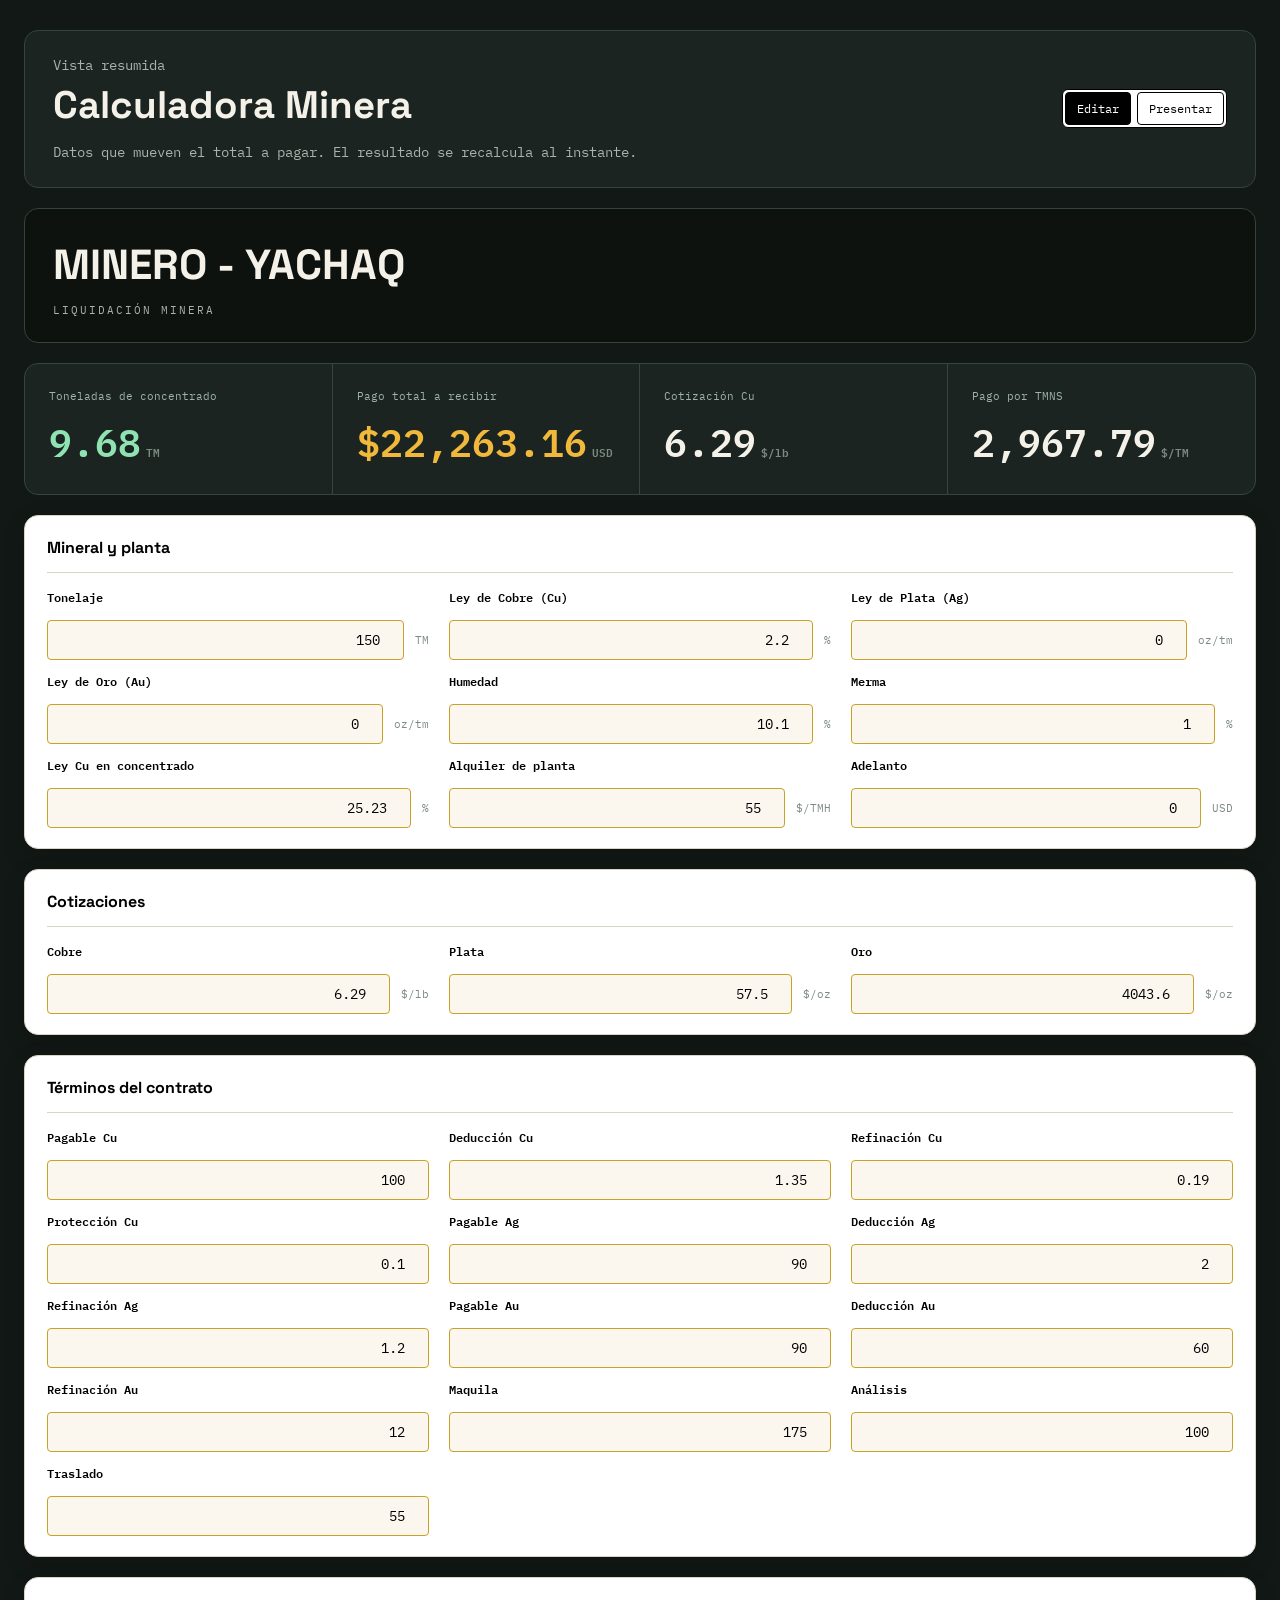
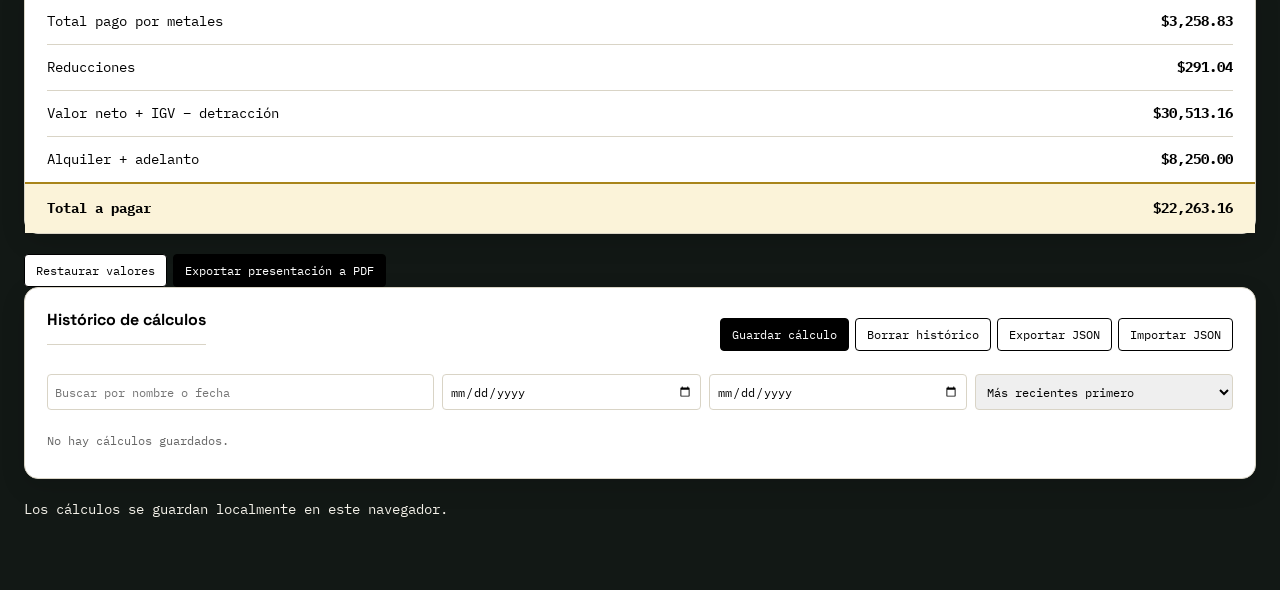
==== commit a9d88d9e: "Mejorar JSON, agregar exportación PDF y permitir volver de Presentar a Editar" ====
--- a/index.html
+++ b/index.html
@@ -8,30 +8,28 @@
 <link rel="preconnect" href="https://fonts.gstatic.com" crossorigin>
 <link href="https://fonts.googleapis.com/css2?family=Space+Grotesk:wght@500;600;700&family=IBM+Plex+Mono:wght@400;500;600&display=swap" rel="stylesheet">
 <style>
-:root{--bg:#121815;--panel:#fff;--ink:#000;--line:#d9d4c6;--read:#1b2420;--yellow:#f0b93b;--green:#8fe3b3;--input:#fbf7ee;--gold:#a8841a;--soft:#a9b3ac}*{box-sizing:border-box}body{margin:0;background:var(--bg);color:#f4f1e9;font:14px/1.5 'IBM Plex Mono',monospace}h1,h2{font-family:'Space Grotesk',sans-serif}.wrap{width:min(calc(100% - 48px),1240px);margin:auto;padding:30px 0 70px}header,.title{background:#1b2420;border:1px solid #34443a;border-radius:14px;padding:24px 28px;margin-bottom:20px}header{display:flex;justify-content:space-between;gap:20px;align-items:center}header h1{margin:0 0 8px;font-size:clamp(28px,3vw,44px)}header p,.eyebrow{color:var(--soft);margin:0}.title{background:#0d120f}.title h1{margin:0;font-size:clamp(26px,5vw,42px)}.subtitle{color:var(--soft);letter-spacing:.18em;font-size:11px;margin-top:6px}.switch{display:flex;gap:2px;background:#fff;border:1px solid #000;border-radius:6px;padding:2px}.switch button,.btn{font:11.5px 'IBM Plex Mono';border:1px solid #000;border-radius:4px;padding:8px 11px;background:#fff;color:#000;cursor:pointer}.switch button.active,.btn.dark{background:#000;color:#fff}.readout{display:grid;grid-template-columns:repeat(4,1fr);background:var(--read);border:1px solid #35463c;border-radius:14px;margin-bottom:20px;overflow:hidden}.readout .cell{padding:24px;border-right:1px solid #35463c;min-height:125px}.readout .cell:last-child{border:0}.lbl{color:#9fb3a9;font-size:11px}.val{font-size:clamp(26px,3vw,44px);font-weight:600;margin-top:8px}.total .val{color:var(--yellow)}.tonelaje .val{color:var(--green)}.unit{color:#7c8b82;font-size:11px;margin-left:5px}.group,.lines,.history{background:var(--panel);color:#000;border:1px solid var(--line);border-radius:14px;padding:20px 22px;margin-bottom:20px;box-shadow:0 8px 24px #0002}.group h2,.history h2{font-size:16px;margin:0 0 15px;border-bottom:1px solid var(--line);padding-bottom:12px}.grid{display:grid;grid-template-columns:repeat(3,minmax(190px,1fr));gap:12px 20px}.field label{display:block;font-size:12px;font-weight:600;min-height:32px}.inrow{display:flex;gap:6px;align-items:center}.field input{width:100%;min-height:40px;background:var(--input);border:1px solid #c9a227;border-radius:4px;padding:8px;text-align:right;font:14px 'IBM Plex Mono'}.line{display:flex;justify-content:space-between;gap:20px;min-height:46px;align-items:center;border-top:1px solid var(--line);color:#000}.line:first-child{border:0}.line .v{font-weight:700;white-space:nowrap}.grand{background:#fbf3d9;margin:0 -22px -20px;padding:14px 22px;border-top:2px solid var(--gold);font-weight:700}.history-head{display:flex;justify-content:space-between;gap:12px;align-items:center;flex-wrap:wrap}.actions{display:flex;gap:8px;flex-wrap:wrap}.history-tools{display:grid;grid-template-columns:1.5fr 1fr 1fr auto;gap:8px;margin:14px 0}.history-tools input,.history-tools select{min-height:36px;border:1px solid var(--line);border-radius:4px;padding:7px;font:12px 'IBM Plex Mono'}.history-list{display:grid;grid-template-columns:repeat(3,minmax(220px,1fr));gap:10px}.history-item{background:var(--input);border:1px solid var(--line);border-radius:7px;padding:12px;color:#000}.history-item-main{display:flex;justify-content:space-between;gap:8px}.history-item-title{font-weight:700}.history-item-date{font-size:10px;color:#666}.history-item-total{font-weight:700;white-space:nowrap}.history-item-details{font-size:11px;color:#555;margin-top:6px}.history-item-actions{display:flex;gap:5px;margin-top:10px}.history-item-actions button{font:10px 'IBM Plex Mono';padding:5px 7px;border:1px solid #000;background:#fff;border-radius:4px;cursor:pointer}.empty{font-size:12px;color:#666;padding:8px 0}.presentation{display:none}body.presenting .edit-only,body.presenting .title{display:none!important}body.presenting .presentation{display:block}body.presenting .wrap{width:min(calc(100% - 32px),1100px);padding:20px 0 50px}.slab{background:linear-gradient(135deg,#1b2420,#1d2b26);border-radius:18px;padding:36px;margin-bottom:18px;box-shadow:0 18px 36px #0004}.slab .total-label{color:#9fb3a9;text-transform:uppercase;letter-spacing:.12em}.slab .big{font-size:clamp(46px,6vw,86px);line-height:1;color:var(--yellow);font-weight:700;margin:10px 0 22px}.sub{display:flex;gap:40px;flex-wrap:wrap}.sub small{display:block;color:#7c8b82;text-transform:uppercase;font-size:10px}.sub strong{display:block;color:var(--green);font-size:20px}.metals{display:grid;grid-template-columns:repeat(3,1fr);gap:14px}.metal,.breakdown{background:#fff;color:#000;border-radius:12px;padding:18px;box-shadow:0 8px 24px #0002}.metal h2{font-size:18px;margin:0 0 10px}.metal p{display:flex;justify-content:space-between;border-bottom:1px solid var(--line);padding:6px 0;margin:0;font-size:12px}.metal p:last-child{font-size:14px;font-weight:700}.breakdown{margin-top:18px}.breakdown h2{font-size:18px}.note{color:var(--soft);font-size:11px;margin-top:12px}@media(max-width:900px){.readout{grid-template-columns:repeat(2,1fr)}.grid{grid-template-columns:repeat(2,1fr)}.history-list{grid-template-columns:repeat(2,1fr)}}@media(max-width:600px){.wrap{width:calc(100% - 28px);padding-top:18px}header{display:block}.switch{width:max-content;margin-top:18px}.readout,.grid,.history-list,.metals{grid-template-columns:1fr}.readout .cell{border-right:0;border-bottom:1px solid #35463c}.history-tools{grid-template-columns:1fr}.line{font-size:12px}.slab{padding:24px}.slab .big{font-size:44px}}
+:root{--panel:#fff;--ink:#000;--line:#d9d4c6;--read:#1b2420;--yellow:#f0b93b;--green:#8fe3b3;--input:#fbf7ee;--gold:#a8841a;--soft:#a9b3ac}*{box-sizing:border-box}body{margin:0;background:#121815;color:#f4f1e9;font:14px/1.5 'IBM Plex Mono',monospace}h1,h2{font-family:'Space Grotesk',sans-serif}.wrap{width:min(calc(100% - 48px),1240px);margin:auto;padding:30px 0 70px}header,.title{background:#1b2420;border:1px solid #34443a;border-radius:14px;padding:24px 28px;margin-bottom:20px}header{display:flex;justify-content:space-between;gap:20px;align-items:center}header h1{margin:0 0 8px;font-size:clamp(28px,3vw,44px)}header p,.eyebrow{color:var(--soft);margin:0}.title{background:#0d120f}.title h1{margin:0;font-size:clamp(26px,5vw,42px)}.subtitle{color:var(--soft);letter-spacing:.18em;font-size:11px;margin-top:6px}.switch,.actions{display:flex;gap:6px;flex-wrap:wrap}.switch{background:#fff;border:1px solid #000;border-radius:6px;padding:2px}.switch button,.btn{font:11.5px 'IBM Plex Mono';border:1px solid #000;border-radius:4px;padding:8px 11px;background:#fff;color:#000;cursor:pointer}.switch button.active,.btn.dark{background:#000;color:#fff}.readout{display:grid;grid-template-columns:repeat(4,1fr);background:var(--read);border:1px solid #35463c;border-radius:14px;margin-bottom:20px;overflow:hidden}.readout .cell{padding:24px;border-right:1px solid #35463c;min-height:125px}.readout .cell:last-child{border:0}.lbl{color:#9fb3a9;font-size:11px}.val{font-size:clamp(26px,3vw,44px);font-weight:600;margin-top:8px}.total .val{color:var(--yellow)}.tonelaje .val{color:var(--green)}.unit{color:#7c8b82;font-size:11px;margin-left:5px}.group,.lines,.history{background:var(--panel);color:#000;border:1px solid var(--line);border-radius:14px;padding:20px 22px;margin-bottom:20px;box-shadow:0 8px 24px #0002}.group h2,.history h2{font-size:16px;margin:0 0 15px;border-bottom:1px solid var(--line);padding-bottom:12px}.grid{display:grid;grid-template-columns:repeat(3,minmax(190px,1fr));gap:12px 20px}.field label{display:block;font-size:12px;font-weight:600;min-height:32px}.inrow{display:flex;gap:6px;align-items:center}.field input{width:100%;min-height:40px;background:var(--input);border:1px solid #c9a227;border-radius:4px;padding:8px;text-align:right;font:14px 'IBM Plex Mono'}.line{display:flex;justify-content:space-between;gap:20px;min-height:46px;align-items:center;border-top:1px solid var(--line);color:#000}.line:first-child{border:0}.line .v{font-weight:700;white-space:nowrap}.grand{background:#fbf3d9;margin:0 -22px -20px;padding:14px 22px;border-top:2px solid var(--gold);font-weight:700}.history-head{display:flex;justify-content:space-between;gap:12px;align-items:center;flex-wrap:wrap}.history-tools{display:grid;grid-template-columns:1.5fr 1fr 1fr 1fr;gap:8px;margin:14px 0}.history-tools input,.history-tools select{min-height:36px;border:1px solid var(--line);border-radius:4px;padding:7px;font:12px 'IBM Plex Mono'}.history-list{display:grid;grid-template-columns:repeat(3,minmax(220px,1fr));gap:10px}.history-item{background:var(--input);border:1px solid var(--line);border-radius:7px;padding:12px;color:#000}.history-item-main{display:flex;justify-content:space-between;gap:8px}.history-item-title{font-weight:700}.history-item-date{font-size:10px;color:#666}.history-item-total{font-weight:700;white-space:nowrap}.history-item-details{font-size:11px;color:#555;margin-top:6px}.history-item-actions{display:flex;gap:5px;margin-top:10px}.history-item-actions button{font:10px 'IBM Plex Mono';padding:5px 7px;border:1px solid #000;background:#fff;border-radius:4px;cursor:pointer}.empty{font-size:12px;color:#666;padding:8px 0}.presentation{display:none}body.presenting .edit-only{display:none!important}body.presenting .presentation{display:block}body.presenting .wrap{width:min(calc(100% - 32px),1100px);padding:20px 0 50px}body.presenting header{position:sticky;top:10px;z-index:5;padding:10px 14px;background:#121815cc;backdrop-filter:blur(8px);border:0;box-shadow:none}body.presenting header>div:first-child{display:none}body.presenting header .switch{margin-left:auto}.slab{background:linear-gradient(135deg,#1b2420,#1d2b26);border-radius:18px;padding:36px;margin-bottom:18px;box-shadow:0 18px 36px #0004}.slab .total-label{color:#9fb3a9;text-transform:uppercase;letter-spacing:.12em}.slab .big{font-size:clamp(46px,6vw,86px);line-height:1;color:var(--yellow);font-weight:700;margin:10px 0 22px}.sub{display:flex;gap:40px;flex-wrap:wrap}.sub small{display:block;color:#7c8b82;text-transform:uppercase;font-size:10px}.sub strong{display:block;color:var(--green);font-size:20px}.metals{display:grid;grid-template-columns:repeat(3,1fr);gap:14px}.metal,.breakdown{background:#fff;color:#000;border-radius:12px;padding:18px;box-shadow:0 8px 24px #0002}.metal h2{font-size:18px;margin:0 0 10px}.metal p{display:flex;justify-content:space-between;border-bottom:1px solid var(--line);padding:6px 0;margin:0;font-size:12px}.metal p:last-child{font-size:14px;font-weight:700}.breakdown{margin-top:18px}.breakdown h2{font-size:18px}.note{color:var(--soft);font-size:11px;margin-top:12px}@media print{body{background:#fff;color:#000}.edit-only,.title,body:not(.presenting) .presentation,body.presenting header,.note{display:none!important}.presentation{display:block!important}.wrap,body.presenting .wrap{width:100%;padding:0}.slab{box-shadow:none}.metal,.breakdown{box-shadow:none;border:1px solid #bbb}}@media(max-width:900px){.readout{grid-template-columns:repeat(2,1fr)}.grid{grid-template-columns:repeat(2,1fr)}.history-list{grid-template-columns:repeat(2,1fr)}}@media(max-width:600px){.wrap{width:calc(100% - 28px);padding-top:18px}header{display:block}.readout,.grid,.history-list,.metals{grid-template-columns:1fr}.readout .cell{border-right:0;border-bottom:1px solid #35463c}.history-tools{grid-template-columns:1fr}.line{font-size:12px}.slab{padding:24px}.slab .big{font-size:44px}}
 </style>
 </head>
 <body><div class="wrap">
-<header class="edit-only"><div><p class="eyebrow">Vista resumida</p><h1>Calculadora Minera</h1><p>Datos que mueven el total a pagar. El resultado se recalcula al instante.</p></div><div class="switch"><button id="editBtn" class="active">Editar</button><button id="presentBtn">Presentar</button></div></header>
+<header><div class="edit-only"><p class="eyebrow">Vista resumida</p><h1>Calculadora Minera</h1><p>Datos que mueven el total a pagar. El resultado se recalcula al instante.</p></div><div class="switch"><button id="editBtn" class="active" type="button">Editar</button><button id="presentBtn" type="button">Presentar</button></div></header>
 <div class="title"><h1>MINERO - YACHAQ</h1><div class="subtitle">LIQUIDACIÓN MINERA</div></div>
 <section class="readout edit-only"><div class="cell tonelaje"><div class="lbl">Toneladas de concentrado</div><div class="val"><span id="out_tmns">0.00</span><span class="unit">TM</span></div></div><div class="cell total"><div class="lbl">Pago total a recibir</div><div class="val">$<span id="out_total">0.00</span><span class="unit">USD</span></div></div><div class="cell"><div class="lbl">Cotización Cu</div><div class="val"><span id="out_cu">0.00</span><span class="unit">$/lb</span></div></div><div class="cell"><div class="lbl">Pago por TMNS</div><div class="val"><span id="out_tm">0.00</span><span class="unit">$/TM</span></div></div></section>
-<div class="group edit-only"><h2>Mineral y planta</h2><div class="grid">
-<div class="field"><label>Tonelaje</label><div class="inrow"><input id="tonelaje" type="number" value="150"><span class="unit">TM</span></div></div><div class="field"><label>Ley de Cobre (Cu)</label><div class="inrow"><input id="leyCu" type="number" value="2.2"><span class="unit">%</span></div></div><div class="field"><label>Ley de Plata (Ag)</label><div class="inrow"><input id="leyAg" type="number" value="0"><span class="unit">oz/tm</span></div></div><div class="field"><label>Ley de Oro (Au)</label><div class="inrow"><input id="leyAu" type="number" value="0"><span class="unit">oz/tm</span></div></div><div class="field"><label>Humedad</label><div class="inrow"><input id="h2o" type="number" value="10.1"><span class="unit">%</span></div></div><div class="field"><label>Merma</label><div class="inrow"><input id="merma" type="number" value="1"><span class="unit">%</span></div></div><div class="field"><label>Ley Cu en concentrado</label><div class="inrow"><input id="leyCuConc" type="number" value="25.23"><span class="unit">%</span></div></div><div class="field"><label>Alquiler de planta</label><div class="inrow"><input id="alquiler" type="number" value="55"><span class="unit">$/TMH</span></div></div><div class="field"><label>Adelanto</label><div class="inrow"><input id="adelanto" type="number" value="0"><span class="unit">USD</span></div></div></div></div>
+<div class="group edit-only"><h2>Mineral y planta</h2><div class="grid"><div class="field"><label>Tonelaje</label><div class="inrow"><input id="tonelaje" type="number" value="150"><span class="unit">TM</span></div></div><div class="field"><label>Ley de Cobre (Cu)</label><div class="inrow"><input id="leyCu" type="number" value="2.2"><span class="unit">%</span></div></div><div class="field"><label>Ley de Plata (Ag)</label><div class="inrow"><input id="leyAg" type="number" value="0"><span class="unit">oz/tm</span></div></div><div class="field"><label>Ley de Oro (Au)</label><div class="inrow"><input id="leyAu" type="number" value="0"><span class="unit">oz/tm</span></div></div><div class="field"><label>Humedad</label><div class="inrow"><input id="h2o" type="number" value="10.1"><span class="unit">%</span></div></div><div class="field"><label>Merma</label><div class="inrow"><input id="merma" type="number" value="1"><span class="unit">%</span></div></div><div class="field"><label>Ley Cu en concentrado</label><div class="inrow"><input id="leyCuConc" type="number" value="25.23"><span class="unit">%</span></div></div><div class="field"><label>Alquiler de planta</label><div class="inrow"><input id="alquiler" type="number" value="55"><span class="unit">$/TMH</span></div></div><div class="field"><label>Adelanto</label><div class="inrow"><input id="adelanto" type="number" value="0"><span class="unit">USD</span></div></div></div></div>
 <div class="group edit-only"><h2>Cotizaciones</h2><div class="grid"><div class="field"><label>Cobre</label><div class="inrow"><input id="cuPrice" type="number" value="6.29"><span class="unit">$/lb</span></div></div><div class="field"><label>Plata</label><div class="inrow"><input id="agPrice" type="number" value="57.5"><span class="unit">$/oz</span></div></div><div class="field"><label>Oro</label><div class="inrow"><input id="auPrice" type="number" value="4043.6"><span class="unit">$/oz</span></div></div></div></div>
 <div class="group edit-only"><h2>Términos del contrato</h2><div class="grid"><div class="field"><label>Pagable Cu</label><input id="pagableCu" type="number" value="100"></div><div class="field"><label>Deducción Cu</label><input id="deducCu" type="number" value="1.35"></div><div class="field"><label>Refinación Cu</label><input id="refCu" type="number" value="0.19"></div><div class="field"><label>Protección Cu</label><input id="proteccion" type="number" value="0.1"></div><div class="field"><label>Pagable Ag</label><input id="pagableAg" type="number" value="90"></div><div class="field"><label>Deducción Ag</label><input id="deducAg" type="number" value="2"></div><div class="field"><label>Refinación Ag</label><input id="refAg" type="number" value="1.2"></div><div class="field"><label>Pagable Au</label><input id="pagableAu" type="number" value="90"></div><div class="field"><label>Deducción Au</label><input id="deducAu" type="number" value="60"></div><div class="field"><label>Refinación Au</label><input id="refAu" type="number" value="12"></div><div class="field"><label>Maquila</label><input id="maquila" type="number" value="175"></div><div class="field"><label>Análisis</label><input id="analisis" type="number" value="100"></div><div class="field"><label>Traslado</label><input id="traslado" type="number" value="55"></div></div></div>
 <div class="lines edit-only"><div class="line"><span>Total pago por metales</span><span class="v" id="l_pago">—</span></div><div class="line"><span>Reducciones</span><span class="v" id="l_red">—</span></div><div class="line"><span>Valor neto + IGV − detracción</span><span class="v" id="l_neto">—</span></div><div class="line"><span>Alquiler + adelanto</span><span class="v" id="l_desc">—</span></div><div class="line grand"><span>Total a pagar</span><span class="v">$<span id="l_total">—</span></span></div></div>
-<button id="resetBtn" class="btn edit-only">Restaurar valores de ejemplo</button>
-<section class="history edit-only"><div class="history-head"><h2>Histórico de cálculos</h2><div class="actions"><button class="btn dark" id="saveBtn">Guardar cálculo</button><button class="btn" id="clearBtn">Borrar histórico</button><button class="btn" id="exportBtn">Exportar JSON</button><button class="btn" id="importBtn">Importar JSON</button><input id="fileInput" type="file" accept="application/json" hidden></div></div><div class="history-tools"><input id="searchInput" placeholder="Buscar por nombre o fecha"><input id="fromDate" type="date" title="Desde"><input id="toDate" type="date" title="Hasta"><select id="sortSelect"><option value="new">Más recientes primero</option><option value="old">Más antiguos primero</option><option value="high">Total mayor primero</option><option value="low">Total menor primero</option></select></div><div id="empty" class="empty">No hay cálculos guardados.</div><div id="historyList" class="history-list"></div></section>
+<div class="actions edit-only"><button id="resetBtn" class="btn" type="button">Restaurar valores</button><button id="pdfBtn" class="btn dark" type="button">Exportar presentación a PDF</button></div>
+<section class="history edit-only"><div class="history-head"><h2>Histórico de cálculos</h2><div class="actions"><button class="btn dark" id="saveBtn" type="button">Guardar cálculo</button><button class="btn" id="clearBtn" type="button">Borrar histórico</button><button class="btn" id="exportBtn" type="button">Exportar JSON</button><button class="btn" id="importBtn" type="button">Importar JSON</button><input id="fileInput" type="file" accept="application/json,.json" hidden></div></div><div class="history-tools"><input id="searchInput" placeholder="Buscar por nombre o fecha"><input id="fromDate" type="date" title="Desde"><input id="toDate" type="date" title="Hasta"><select id="sortSelect"><option value="new">Más recientes primero</option><option value="old">Más antiguos primero</option><option value="high">Total mayor primero</option><option value="low">Total menor primero</option></select></div><div id="empty" class="empty">No hay cálculos guardados.</div><div id="historyList" class="history-list"></div></section>
 <footer class="edit-only">Los cálculos se guardan localmente en este navegador.</footer>
 <section class="presentation"><div class="slab"><div class="eyebrow" id="p_date"></div><div class="total-label">Total a pagar</div><div class="big">USD $<span id="p_total">0.00</span></div><div class="sub"><div><small>Tonelaje</small><strong id="p_ton">0.00 TM</strong></div><div><small>Concentrado seco</small><strong id="p_tmns">0.00 TM</strong></div><div><small>Pago por TMNS</small><strong id="p_tm">0.00 USD</strong></div></div></div><div class="metals"><div class="metal"><h2>🟤 Cobre</h2><p>Ley <b id="p_cu_ley">—</b></p><p>Cotización <b id="p_cu_price">—</b></p><p>Pago <b id="p_cu_pay">—</b></p></div><div class="metal"><h2>⚪ Plata</h2><p>Ley <b id="p_ag_ley">—</b></p><p>Cotización <b id="p_ag_price">—</b></p><p>Pago <b id="p_ag_pay">—</b></p></div><div class="metal"><h2>🟡 Oro</h2><p>Ley <b id="p_au_ley">—</b></p><p>Cotización <b id="p_au_price">—</b></p><p>Pago <b id="p_au_pay">—</b></p></div></div><div class="breakdown"><h2>Resumen de liquidación</h2><div class="line"><span>Pago total por metales</span><b id="p_pago">—</b></div><div class="line"><span>Reducciones</span><b id="p_red">—</b></div><div class="line"><span>Valor neto + IGV − detracción</span><b id="p_neto">—</b></div><div class="line"><span>Alquiler + adelanto</span><b id="p_desc">—</b></div><div class="line grand"><span>Total a pagar</span><b>$<span id="p_grand">—</span></b></div></div><div class="note">Documento generado con fines de referencia. No sustituye la liquidación oficial de planta.</div></section>
 </div>
 <script>
 const ids=['tonelaje','leyCu','leyAg','leyAu','h2o','merma','leyCuConc','alquiler','adelanto','cuPrice','agPrice','auPrice','pagableCu','deducCu','refCu','proteccion','pagableAg','deducAg','refAg','pagableAu','deducAu','refAu','maquila','analisis','traslado'];const KEY='minero-yachaq-historico';const $=id=>document.getElementById(id);const n=id=>parseFloat($(id).value)||0;const f=(x,d=2)=>Number.isFinite(x)?x.toLocaleString('en-US',{minimumFractionDigits:d,maximumFractionDigits:d}):'—';const set=(id,v)=>$(id).textContent=v;
-function calc(){const tonelaje=n('tonelaje'),leyCu=n('leyCu'),leyAg=n('leyAg'),leyAu=n('leyAu'),cu=n('cuPrice'),ag=n('agPrice'),au=n('auPrice'),h2o=n('h2o'),merma=n('merma'),leyConc=n('leyCuConc'),dedCu=n('deducCu'),refCu=n('refCu'),prot=n('proteccion'),pagAg=n('pagableAg'),dedAg=n('deducAg'),refAg=n('refAg'),pagAu=n('pagableAu'),dedAu=n('deducAu'),refAu=n('refAu'),maquila=n('maquila'),analisis=n('analisis'),traslado=n('traslado'),alquiler=n('alquiler'),adelanto=n('adelanto');const tmh=tonelaje*leyCu*3.3/100,tmns=tmh*(1-h2o/100)-tmh*merma/100,contCu=(leyConc-dedCu)/100,cuVal=contCu*1000*(cu-prot)/.45359,contAg=leyAg*pagAg/100,agVal=contAg*(ag-dedAg),contAu=leyAu*pagAu/100,auVal=contAu*(au-dedAu),pago=cuVal+agVal+auVal,ref=contCu*1000*refCu/.45359+contAg*refAg+contAu*refAu,red=maquila+ref+(tmns?analisis/tmns:0)+(tmns?traslado/tmns:0),tm=pago-red,neto=tm*tmns*1.18*.9,desc=alquiler*tonelaje+adelanto,total=neto-desc;set('out_tmns',f(tmns));set('out_total',f(total));set('out_cu',f(cu));set('out_tm',f(tm));set('l_pago','$'+f(pago));set('l_red','$'+f(red));set('l_neto','$'+f(neto));set('l_desc','$'+f(desc));set('l_total',f(total));set('p_date','Liquidación de mineral · '+new Date().toLocaleDateString('es-PE',{day:'2-digit',month:'long',year:'numeric'}));set('p_total',f(total));set('p_ton',f(tonelaje)+' TM');set('p_tmns',f(tmns)+' TM');set('p_tm','$'+f(tm));set('p_cu_ley',f(leyConc)+' %');set('p_cu_price','$'+f(cu)+' /lb');set('p_cu_pay','$'+f(cuVal));set('p_ag_ley',f(leyAg)+' oz/tm');set('p_ag_price','$'+f(ag)+' /oz');set('p_ag_pay','$'+f(agVal));set('p_au_ley',f(leyAu)+' oz/tm');set('p_au_price','$'+f(au)+' /oz');set('p_au_pay','$'+f(auVal));set('p_pago','$'+f(pago));set('p_red','$'+f(red));set('p_neto','$'+f(neto));set('p_desc','$'+f(desc));set('p_grand',f(total));return{tonelaje,tmns,total};}
-const defaults={tonelaje:150,leyCu:2.2,leyAg:0,leyAu:0,h2o:10.1,merma:1,leyCuConc:25.23,alquiler:55,adelanto:0,cuPrice:6.29,agPrice:57.5,auPrice:4043.6,pagableCu:100,deducCu:1.35,refCu:.19,proteccion:.1,pagableAg:90,deducAg:2,refAg:1.2,pagableAu:90,deducAu:60,refAu:12,maquila:175,analisis:100,traslado:55};document.querySelectorAll('input[type=number]').forEach(e=>e.addEventListener('input',calc));$('resetBtn').onclick=()=>{Object.entries(defaults).forEach(([id,v])=>$(id).value=v);calc()};
-$('editBtn').onclick=()=>{if(!document.body.classList.contains('presenting')){document.body.classList.remove('presenting');$('editBtn').classList.add('active');$('presentBtn').classList.remove('active')}};$('presentBtn').onclick=()=>{document.body.classList.add('presenting');$('presentBtn').classList.add('active');$('editBtn').classList.remove('active')};
-function read(){try{return JSON.parse(localStorage.getItem(KEY))||[]}catch{return[]}}function write(a){localStorage.setItem(KEY,JSON.stringify(a))}function snapshot(){const values={};ids.forEach(id=>values[id]=$(id).value);const r=calc();return{id:crypto.randomUUID?.()||Date.now()+Math.random(),name:'',date:new Date().toISOString(),values,result:r}}function render(){let a=read(),q=$('searchInput').value.toLowerCase(),from=$('fromDate').value,to=$('toDate').value,sort=$('sortSelect').value;a=a.filter(x=>(!q||(x.name||'').toLowerCase().includes(q)||new Date(x.date).toLocaleString().toLowerCase().includes(q))&&(!from||x.date.slice(0,10)>=from)&&(!to||x.date.slice(0,10)<=to));a.sort((x,y)=>sort==='old'?new Date(x.date)-new Date(y.date):sort==='high'?y.result.total-x.result.total:sort==='low'?x.result.total-y.result.total:new Date(y.date)-new Date(x.date));$('historyList').innerHTML='';$('empty').style.display=a.length?'none':'block';a.forEach(x=>{const el=document.createElement('article');el.className='history-item';el.innerHTML=`<div class="history-item-main"><div><div class="history-item-title">${x.name||'Cálculo sin nombre'}</div><div class="history-item-date">${new Date(x.date).toLocaleString('es-PE')}</div></div><div class="history-item-total">$${f(x.result.total)}</div></div><div class="history-item-details">Tonelaje: ${f(x.result.tonelaje)} TM · Seco: ${f(x.result.tmns)} TM</div><div class="history-item-actions"><button data-a="load" data-id="${x.id}">Cargar</button><button data-a="rename" data-id="${x.id}">Renombrar</button><button data-a="delete" data-id="${x.id}">Eliminar</button></div>`;$('historyList').appendChild(el)})}
+function calc(){const tonelaje=n('tonelaje'),leyCu=n('leyCu'),leyAg=n('leyAg'),leyAu=n('leyAu'),cu=n('cuPrice'),ag=n('agPrice'),au=n('auPrice'),h2o=n('h2o'),merma=n('merma'),leyConc=n('leyCuConc'),pagCu=n('pagableCu'),dedCu=n('deducCu'),refCu=n('refCu'),prot=n('proteccion'),pagAg=n('pagableAg'),dedAg=n('deducAg'),refAg=n('refAg'),pagAu=n('pagableAu'),dedAu=n('deducAu'),refAu=n('refAu'),maquila=n('maquila'),analisis=n('analisis'),traslado=n('traslado'),alquiler=n('alquiler'),adelanto=n('adelanto');const tmh=tonelaje*leyCu*3.3/100,tmns=tmh*(1-h2o/100)-tmh*merma/100,contCu=(leyConc-dedCu)/100*pagCu/100,cuVal=contCu*1000*(cu-prot)/.45359,contAg=leyAg*pagAg/100,agVal=contAg*(ag-dedAg),contAu=leyAu*pagAu/100,auVal=contAu*(au-dedAu),pago=cuVal+agVal+auVal,ref=contCu*1000*refCu/.45359+contAg*refAg+contAu*refAu,red=maquila+ref+(tmns?analisis/tmns:0)+(tmns?traslado/tmns:0),tm=pago-red,neto=tm*tmns*1.18*.9,desc=alquiler*tonelaje+adelanto,total=neto-desc;set('out_tmns',f(tmns));set('out_total',f(total));set('out_cu',f(cu));set('out_tm',f(tm));set('l_pago','$'+f(pago));set('l_red','$'+f(red));set('l_neto','$'+f(neto));set('l_desc','$'+f(desc));set('l_total',f(total));set('p_date','Liquidación de mineral · '+new Date().toLocaleDateString('es-PE',{day:'2-digit',month:'long',year:'numeric'}));set('p_total',f(total));set('p_ton',f(tonelaje)+' TM');set('p_tmns',f(tmns)+' TM');set('p_tm','$'+f(tm));set('p_cu_ley',f(leyConc)+' %');set('p_cu_price','$'+f(cu)+' /lb');set('p_cu_pay','$'+f(cuVal));set('p_ag_ley',f(leyAg)+' oz/tm');set('p_ag_price','$'+f(ag)+' /oz');set('p_ag_pay','$'+f(agVal));set('p_au_ley',f(leyAu)+' oz/tm');set('p_au_price','$'+f(au)+' /oz');set('p_au_pay','$'+f(auVal));set('p_pago','$'+f(pago));set('p_red','$'+f(red));set('p_neto','$'+f(neto));set('p_desc','$'+f(desc));set('p_grand',f(total));return{tonelaje,tmns,total}}
+const defaults={tonelaje:150,leyCu:2.2,leyAg:0,leyAu:0,h2o:10.1,merma:1,leyCuConc:25.23,alquiler:55,adelanto:0,cuPrice:6.29,agPrice:57.5,auPrice:4043.6,pagableCu:100,deducCu:1.35,refCu:.19,proteccion:.1,pagableAg:90,deducAg:2,refAg:1.2,pagableAu:90,deducAu:60,refAu:12,maquila:175,analisis:100,traslado:55};document.querySelectorAll('input[type=number]').forEach(e=>e.addEventListener('input',calc));$('resetBtn').onclick=()=>{Object.entries(defaults).forEach(([id,v])=>$(id).value=v);calc()};$('editBtn').onclick=()=>{document.body.classList.remove('presenting');$('editBtn').classList.add('active');$('presentBtn').classList.remove('active')};$('presentBtn').onclick=()=>{document.body.classList.add('presenting');$('presentBtn').classList.add('active');$('editBtn').classList.remove('active')};
+function read(){try{const a=JSON.parse(localStorage.getItem(KEY));return Array.isArray(a)?a:[]}catch{return[]}}function write(a){localStorage.setItem(KEY,JSON.stringify(a))}function snapshot(){const values={};ids.forEach(id=>values[id]=$(id).value);return{id:crypto.randomUUID?.()||Date.now()+'-'+Math.random(),name:'',date:new Date().toISOString(),values,result:calc()}}function render(){let a=read(),q=$('searchInput').value.toLowerCase(),from=$('fromDate').value,to=$('toDate').value,sort=$('sortSelect').value;a=a.filter(x=>(!q||(x.name||'').toLowerCase().includes(q)||new Date(x.date).toLocaleString().toLowerCase().includes(q))&&(!from||x.date.slice(0,10)>=from)&&(!to||x.date.slice(0,10)<=to));a.sort((x,y)=>sort==='old'?new Date(x.date)-new Date(y.date):sort==='high'?y.result.total-x.result.total:sort==='low'?x.result.total-y.result.total:new Date(y.date)-new Date(x.date));$('historyList').innerHTML='';$('empty').style.display=a.length?'none':'block';a.forEach(x=>{const el=document.createElement('article');el.className='history-item';el.innerHTML='<div class="history-item-main"><div><div class="history-item-title">'+(x.name||'Cálculo sin nombre')+'</div><div class="history-item-date">'+new Date(x.date).toLocaleString('es-PE')+'</div></div><div class="history-item-total">$'+f(x.result.total)+'</div></div><div class="history-item-details">Tonelaje: '+f(x.result.tonelaje)+' TM · Seco: '+f(x.result.tmns)+' TM</div><div class="history-item-actions"><button data-a="load" data-id="'+x.id+'">Cargar</button><button data-a="rename" data-id="'+x.id+'">Renombrar</button><button data-a="delete" data-id="'+x.id+'">Eliminar</button></div>';$('historyList').appendChild(el)})}
 $('saveBtn').onclick=()=>{const x=snapshot();x.name=prompt('Nombre del cálculo:','Liquidación '+new Date().toLocaleDateString('es-PE'))||'Cálculo sin nombre';const a=read();a.unshift(x);write(a);render();alert('Cálculo guardado.')};['searchInput','fromDate','toDate','sortSelect'].forEach(id=>$(id).addEventListener('input',render));$('clearBtn').onclick=()=>{if(confirm('¿Borrar todo el histórico?')){localStorage.removeItem(KEY);render()}};$('historyList').onclick=e=>{const b=e.target.closest('button');if(!b)return;let a=read(),x=a.find(v=>String(v.id)===b.dataset.id);if(b.dataset.a==='delete')a=a.filter(v=>String(v.id)!==b.dataset.id);if(b.dataset.a==='rename'&&x)x.name=prompt('Nuevo nombre:',x.name)||x.name;if(b.dataset.a==='load'&&x){Object.entries(x.values).forEach(([id,v])=>$(id).value=v);calc()}write(a);render()};
-function download(name,data,type){const blob=new Blob([data],{type}),a=document.createElement('a');a.href=URL.createObjectURL(blob);a.download=name;a.click();URL.revokeObjectURL(a.href)}$('exportBtn').onclick=()=>download('historico-calculos-minero.json',JSON.stringify(read(),null,2),'application/json');$('importBtn').onclick=()=>$('fileInput').click();$('fileInput').onchange=e=>{const file=e.target.files[0];if(!file)return;const r=new FileReader();r.onload=()=>{try{const a=JSON.parse(r.result);if(!Array.isArray(a))throw Error();write([...a,...read()]);render();alert('Histórico importado.')}catch{alert('El archivo no contiene un histórico JSON válido.')}};r.readAsText(file)};
-calc();render();
+function download(name,data,type){const blob=new Blob([data],{type}),a=document.createElement('a');a.href=URL.createObjectURL(blob);a.download=name;document.body.appendChild(a);a.click();a.remove();setTimeout(()=>URL.revokeObjectURL(a.href),1000)}$('exportBtn').onclick=()=>download('historico-calculos-minero.json',JSON.stringify({app:'Minero - Yachaq',version:2,exportedAt:new Date().toISOString(),calculations:read()},null,2),'application/json');$('importBtn').onclick=()=>$('fileInput').click();$('fileInput').onchange=e=>{const file=e.target.files[0];if(!file)return;const r=new FileReader();r.onload=()=>{try{const parsed=JSON.parse(r.result),incoming=Array.isArray(parsed)?parsed:parsed.calculations;if(!Array.isArray(incoming)||incoming.some(x=>!x||!x.values||!x.result))throw Error();const current=read(),map=new Map(current.map(x=>[String(x.id),x]));incoming.forEach(x=>{if(!x.id)x.id=Date.now()+'-'+Math.random();map.set(String(x.id),x)});write([...map.values()].sort((a,b)=>new Date(b.date)-new Date(a.date)));render();alert('Importación completada correctamente.')}catch{alert('No se pudo importar: el JSON no tiene un formato de histórico válido.')}};r.readAsText(file);e.target.value=''};
+$('pdfBtn').onclick=()=>{const was=document.body.classList.contains('presenting');document.body.classList.add('presenting');setTimeout(()=>{window.print();if(!was)document.body.classList.remove('presenting')},50)};calc();render();
 </script></body></html>
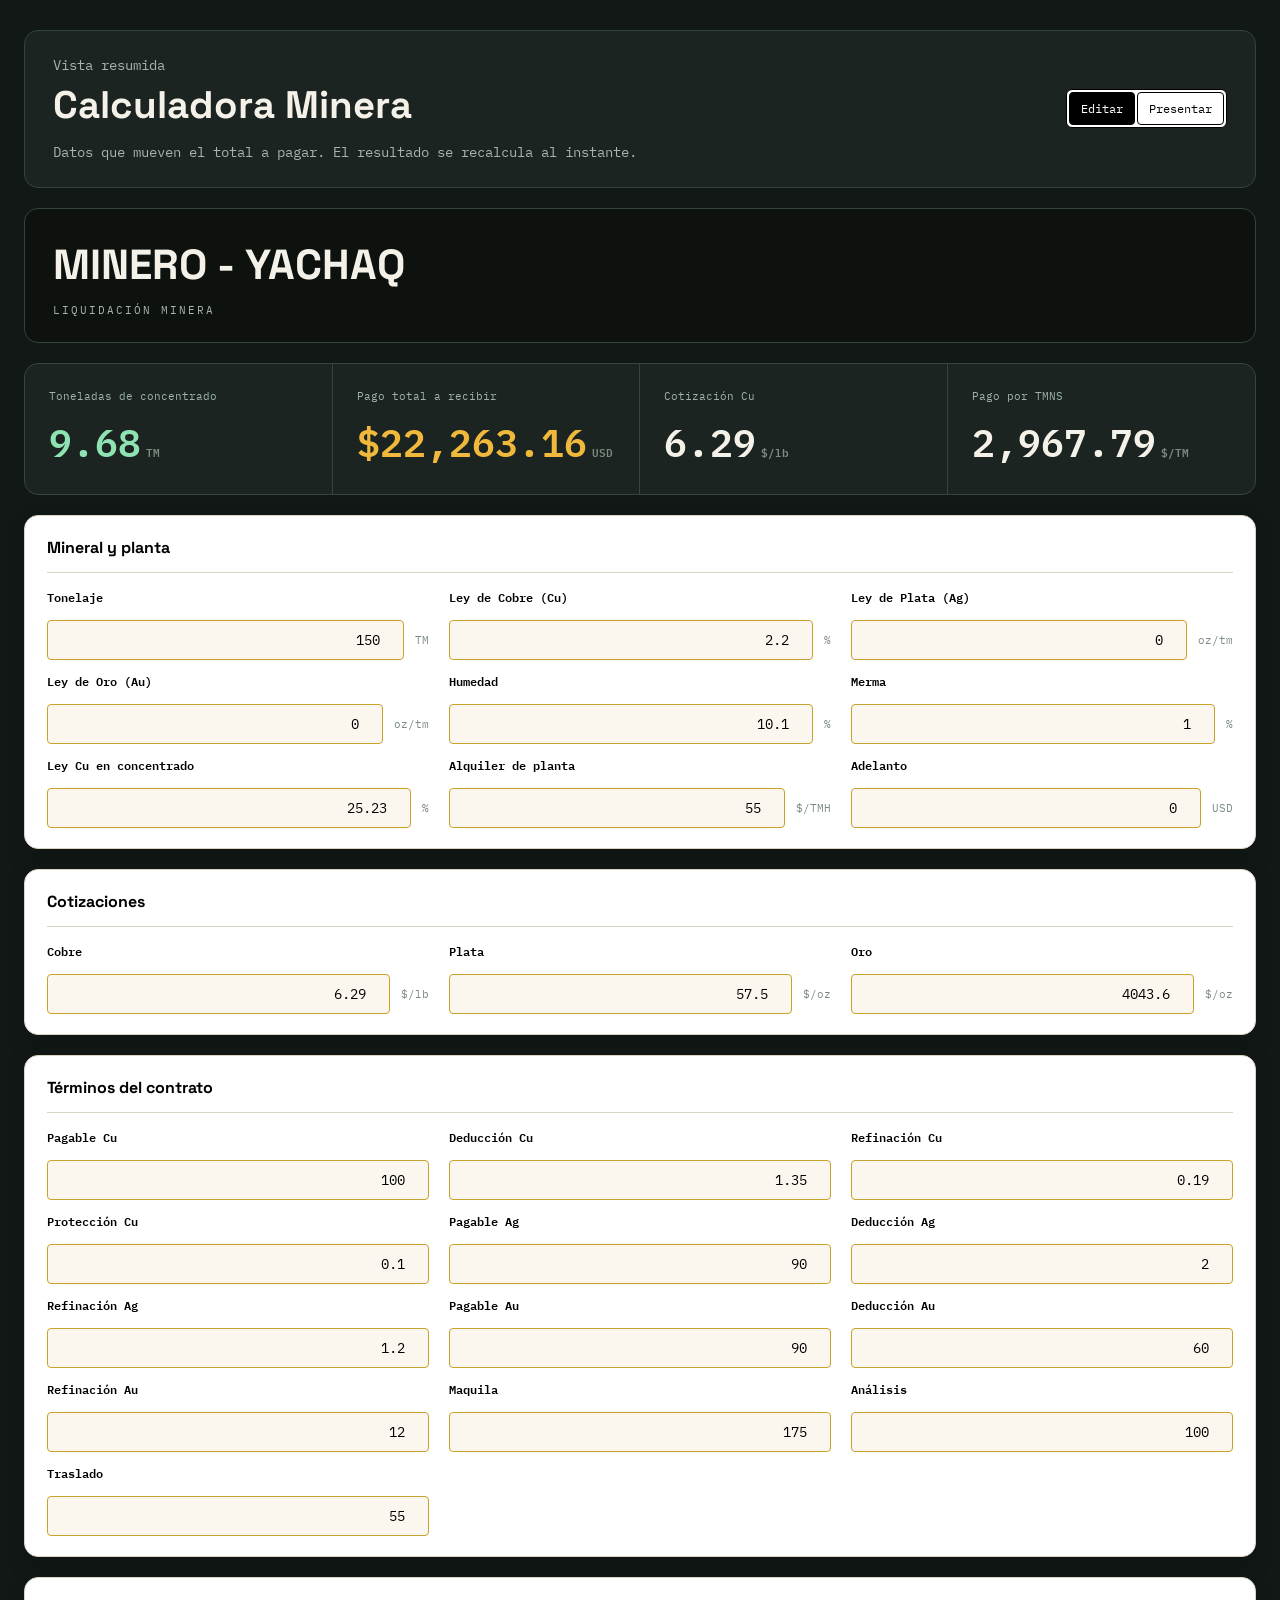
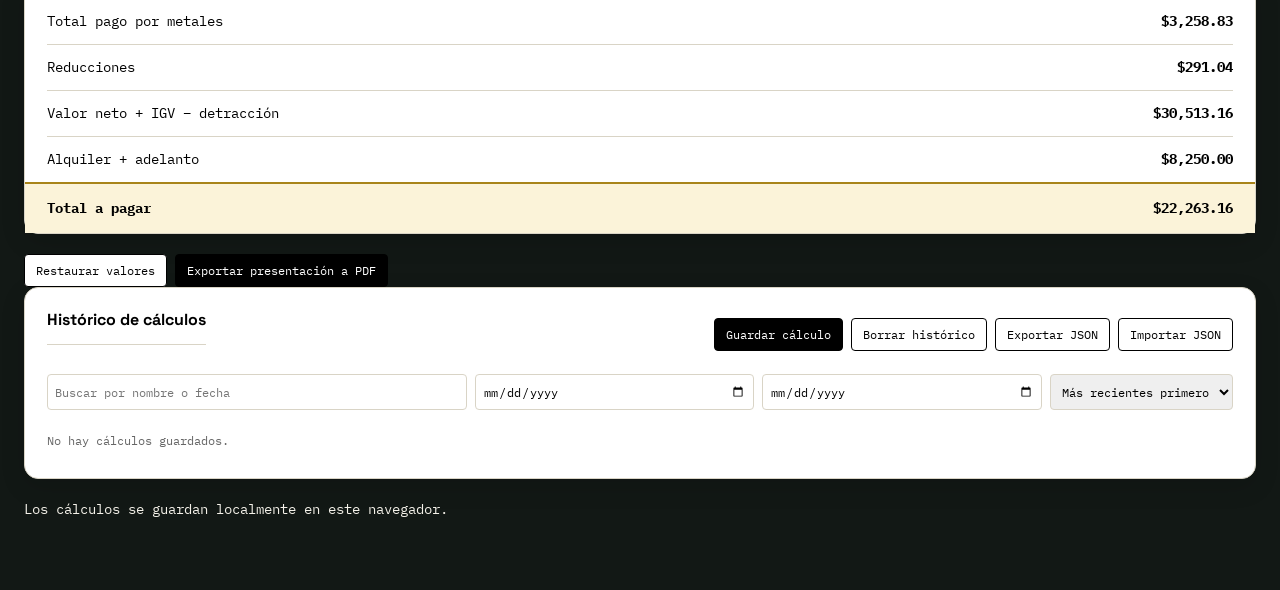
==== commit 578eab95: "Add PDF export and a visible 'Volver a editar' control in presentation mode for the miner calculator" ====
--- a/index.html
+++ b/index.html
@@ -8,28 +8,38 @@
 <link rel="preconnect" href="https://fonts.gstatic.com" crossorigin>
 <link href="https://fonts.googleapis.com/css2?family=Space+Grotesk:wght@500;600;700&family=IBM+Plex+Mono:wght@400;500;600&display=swap" rel="stylesheet">
 <style>
-:root{--panel:#fff;--ink:#000;--line:#d9d4c6;--read:#1b2420;--yellow:#f0b93b;--green:#8fe3b3;--input:#fbf7ee;--gold:#a8841a;--soft:#a9b3ac}*{box-sizing:border-box}body{margin:0;background:#121815;color:#f4f1e9;font:14px/1.5 'IBM Plex Mono',monospace}h1,h2{font-family:'Space Grotesk',sans-serif}.wrap{width:min(calc(100% - 48px),1240px);margin:auto;padding:30px 0 70px}header,.title{background:#1b2420;border:1px solid #34443a;border-radius:14px;padding:24px 28px;margin-bottom:20px}header{display:flex;justify-content:space-between;gap:20px;align-items:center}header h1{margin:0 0 8px;font-size:clamp(28px,3vw,44px)}header p,.eyebrow{color:var(--soft);margin:0}.title{background:#0d120f}.title h1{margin:0;font-size:clamp(26px,5vw,42px)}.subtitle{color:var(--soft);letter-spacing:.18em;font-size:11px;margin-top:6px}.switch,.actions{display:flex;gap:6px;flex-wrap:wrap}.switch{background:#fff;border:1px solid #000;border-radius:6px;padding:2px}.switch button,.btn{font:11.5px 'IBM Plex Mono';border:1px solid #000;border-radius:4px;padding:8px 11px;background:#fff;color:#000;cursor:pointer}.switch button.active,.btn.dark{background:#000;color:#fff}.readout{display:grid;grid-template-columns:repeat(4,1fr);background:var(--read);border:1px solid #35463c;border-radius:14px;margin-bottom:20px;overflow:hidden}.readout .cell{padding:24px;border-right:1px solid #35463c;min-height:125px}.readout .cell:last-child{border:0}.lbl{color:#9fb3a9;font-size:11px}.val{font-size:clamp(26px,3vw,44px);font-weight:600;margin-top:8px}.total .val{color:var(--yellow)}.tonelaje .val{color:var(--green)}.unit{color:#7c8b82;font-size:11px;margin-left:5px}.group,.lines,.history{background:var(--panel);color:#000;border:1px solid var(--line);border-radius:14px;padding:20px 22px;margin-bottom:20px;box-shadow:0 8px 24px #0002}.group h2,.history h2{font-size:16px;margin:0 0 15px;border-bottom:1px solid var(--line);padding-bottom:12px}.grid{display:grid;grid-template-columns:repeat(3,minmax(190px,1fr));gap:12px 20px}.field label{display:block;font-size:12px;font-weight:600;min-height:32px}.inrow{display:flex;gap:6px;align-items:center}.field input{width:100%;min-height:40px;background:var(--input);border:1px solid #c9a227;border-radius:4px;padding:8px;text-align:right;font:14px 'IBM Plex Mono'}.line{display:flex;justify-content:space-between;gap:20px;min-height:46px;align-items:center;border-top:1px solid var(--line);color:#000}.line:first-child{border:0}.line .v{font-weight:700;white-space:nowrap}.grand{background:#fbf3d9;margin:0 -22px -20px;padding:14px 22px;border-top:2px solid var(--gold);font-weight:700}.history-head{display:flex;justify-content:space-between;gap:12px;align-items:center;flex-wrap:wrap}.history-tools{display:grid;grid-template-columns:1.5fr 1fr 1fr 1fr;gap:8px;margin:14px 0}.history-tools input,.history-tools select{min-height:36px;border:1px solid var(--line);border-radius:4px;padding:7px;font:12px 'IBM Plex Mono'}.history-list{display:grid;grid-template-columns:repeat(3,minmax(220px,1fr));gap:10px}.history-item{background:var(--input);border:1px solid var(--line);border-radius:7px;padding:12px;color:#000}.history-item-main{display:flex;justify-content:space-between;gap:8px}.history-item-title{font-weight:700}.history-item-date{font-size:10px;color:#666}.history-item-total{font-weight:700;white-space:nowrap}.history-item-details{font-size:11px;color:#555;margin-top:6px}.history-item-actions{display:flex;gap:5px;margin-top:10px}.history-item-actions button{font:10px 'IBM Plex Mono';padding:5px 7px;border:1px solid #000;background:#fff;border-radius:4px;cursor:pointer}.empty{font-size:12px;color:#666;padding:8px 0}.presentation{display:none}body.presenting .edit-only{display:none!important}body.presenting .presentation{display:block}body.presenting .wrap{width:min(calc(100% - 32px),1100px);padding:20px 0 50px}body.presenting header{position:sticky;top:10px;z-index:5;padding:10px 14px;background:#121815cc;backdrop-filter:blur(8px);border:0;box-shadow:none}body.presenting header>div:first-child{display:none}body.presenting header .switch{margin-left:auto}.slab{background:linear-gradient(135deg,#1b2420,#1d2b26);border-radius:18px;padding:36px;margin-bottom:18px;box-shadow:0 18px 36px #0004}.slab .total-label{color:#9fb3a9;text-transform:uppercase;letter-spacing:.12em}.slab .big{font-size:clamp(46px,6vw,86px);line-height:1;color:var(--yellow);font-weight:700;margin:10px 0 22px}.sub{display:flex;gap:40px;flex-wrap:wrap}.sub small{display:block;color:#7c8b82;text-transform:uppercase;font-size:10px}.sub strong{display:block;color:var(--green);font-size:20px}.metals{display:grid;grid-template-columns:repeat(3,1fr);gap:14px}.metal,.breakdown{background:#fff;color:#000;border-radius:12px;padding:18px;box-shadow:0 8px 24px #0002}.metal h2{font-size:18px;margin:0 0 10px}.metal p{display:flex;justify-content:space-between;border-bottom:1px solid var(--line);padding:6px 0;margin:0;font-size:12px}.metal p:last-child{font-size:14px;font-weight:700}.breakdown{margin-top:18px}.breakdown h2{font-size:18px}.note{color:var(--soft);font-size:11px;margin-top:12px}@media print{body{background:#fff;color:#000}.edit-only,.title,body:not(.presenting) .presentation,body.presenting header,.note{display:none!important}.presentation{display:block!important}.wrap,body.presenting .wrap{width:100%;padding:0}.slab{box-shadow:none}.metal,.breakdown{box-shadow:none;border:1px solid #bbb}}@media(max-width:900px){.readout{grid-template-columns:repeat(2,1fr)}.grid{grid-template-columns:repeat(2,1fr)}.history-list{grid-template-columns:repeat(2,1fr)}}@media(max-width:600px){.wrap{width:calc(100% - 28px);padding-top:18px}header{display:block}.readout,.grid,.history-list,.metals{grid-template-columns:1fr}.readout .cell{border-right:0;border-bottom:1px solid #35463c}.history-tools{grid-template-columns:1fr}.line{font-size:12px}.slab{padding:24px}.slab .big{font-size:44px}}
+:root{--bg:#121815;--panel:#fff;--ink:#000;--line:#d9d4c6;--read:#1b2420;--yellow:#f0b93b;--green:#8fe3b3;--input:#fbf7ee;--gold:#a8841a;--soft:#a9b3ac}*{box-sizing:border-box}body{margin:0;background:var(--bg);color:#f4f1e9;font:14px/1.5 'IBM Plex Mono',monospace}h1,h2{font-family:'Space Grotesk',sans-serif}.wrap{width:min(calc(100% - 48px),1240px);margin:auto;padding:30px 0 70px}header,.title{background:#1b2420;border:1px solid #34443a;border-radius:14px;padding:24px 28px;margin-bottom:20px}header{display:flex;justify-content:space-between;gap:20px;align-items:center}header h1{margin:0 0 8px;font-size:clamp(28px,3vw,44px)}header p,.eyebrow{color:var(--soft);margin:0}.title{background:#0d120f}.title h1{margin:0;font-size:clamp(26px,5vw,42px)}.subtitle{color:var(--soft);letter-spacing:.18em;font-size:11px;margin-top:6px}.switch{display:flex;gap:2px;background:#fff;border:1px solid #000;border-radius:6px;padding:2px}.switch button,.btn{font:11.5px 'IBM Plex Mono';border:1px solid #000;border-radius:4px;padding:8px 11px;background:#fff;color:#000;cursor:pointer}.switch button.active,.btn.dark{background:#000;color:#fff}.readout{display:grid;grid-template-columns:repeat(4,1fr);background:var(--read);border:1px solid #35463c;border-radius:14px;margin-bottom:20px;overflow:hidden}.readout .cell{padding:24px;border-right:1px solid #35463c;min-height:125px}.readout .cell:last-child{border:0}.lbl{color:#9fb3a9;font-size:11px}.val{font-size:clamp(26px,3vw,44px);font-weight:600;margin-top:8px}.total .val{color:var(--yellow)}.tonelaje .val{color:var(--green)}.unit{color:#7c8b82;font-size:11px;margin-left:5px}.group,.lines,.history{background:var(--panel);color:#000;border:1px solid var(--line);border-radius:14px;padding:20px 22px;margin-bottom:20px;box-shadow:0 8px 24px #0002}.group h2,.history h2{font-size:16px;margin:0 0 15px;border-bottom:1px solid var(--line);padding-bottom:12px}.grid{display:grid;grid-template-columns:repeat(3,minmax(190px,1fr));gap:12px 20px}.field label{display:block;font-size:12px;font-weight:600;min-height:32px}.inrow{display:flex;gap:6px;align-items:center}.field input{width:100%;min-height:40px;background:var(--input);border:1px solid #c9a227;border-radius:4px;padding:8px;text-align:right;font:14px 'IBM Plex Mono'}.line{display:flex;justify-content:space-between;gap:20px;min-height:46px;align-items:center;border-top:1px solid var(--line);color:#000}.line:first-child{border:0}.line .v{font-weight:700;white-space:nowrap}.grand{background:#fbf3d9;margin:0 -22px -20px;padding:14px 22px;border-top:2px solid var(--gold);font-weight:700}.history-head{display:flex;justify-content:space-between;gap:12px;align-items:center;flex-wrap:wrap}.actions{display:flex;gap:8px;flex-wrap:wrap}.history-tools{display:grid;grid-template-columns:1.5fr 1fr 1fr auto;gap:8px;margin:14px 0}.history-tools input,.history-tools select{min-height:36px;border:1px solid var(--line);border-radius:4px;padding:7px;font:12px 'IBM Plex Mono'}.history-list{display:grid;grid-template-columns:repeat(3,minmax(220px,1fr));gap:10px}.history-item{background:var(--input);border:1px solid var(--line);border-radius:7px;padding:12px;color:#000}.history-item-main{display:flex;justify-content:space-between;gap:8px}.history-item-title{font-weight:700}.history-item-date{font-size:10px;color:#666}.history-item-total{font-weight:700;white-space:nowrap}.history-item-details{font-size:11px;color:#555;margin-top:6px}.history-item-actions{display:flex;gap:5px;margin-top:10px}.history-item-actions button{font:10px 'IBM Plex Mono';padding:5px 7px;border:1px solid #000;background:#fff;border-radius:4px;cursor:pointer}.empty{font-size:12px;color:#666;padding:8px 0}.presentation{display:none}.presentation-tools{display:none;justify-content:flex-end;margin:0 0 16px}.body-presenting .presentation-tools,body.presenting .presentation-tools{display:flex}.body-presenting .presentation-only,body.presenting .presentation-only{display:flex}.presentation-only{display:none}body.presenting .edit-only,body.presenting .title{display:none!important}body.presenting .presentation{display:block}body.presenting .wrap{width:min(calc(100% - 32px),1100px);padding:20px 0 50px}.slab{background:linear-gradient(135deg,#1b2420,#1d2b26);border-radius:18px;padding:36px;margin-bottom:18px;box-shadow:0 18px 36px #0004}.slab .total-label{color:#9fb3a9;text-transform:uppercase;letter-spacing:.12em}.slab .big{font-size:clamp(46px,6vw,86px);line-height:1;color:var(--yellow);font-weight:700;margin:10px 0 22px}.sub{display:flex;gap:40px;flex-wrap:wrap}.sub small{display:block;color:#7c8b82;text-transform:uppercase;font-size:10px}.sub strong{display:block;color:var(--green);font-size:20px}.metals{display:grid;grid-template-columns:repeat(3,1fr);gap:14px}.metal,.breakdown{background:#fff;color:#000;border-radius:12px;padding:18px;box-shadow:0 8px 24px #0002}.metal h2{font-size:18px;margin:0 0 10px}.metal p{display:flex;justify-content:space-between;border-bottom:1px solid var(--line);padding:6px 0;margin:0;font-size:12px}.metal p:last-child{font-size:14px;font-weight:700}.breakdown{margin-top:18px}.breakdown h2{font-size:18px}.note{color:var(--soft);font-size:11px;margin-top:12px}@media(max-width:900px){.readout{grid-template-columns:repeat(2,1fr)}.grid{grid-template-columns:repeat(2,1fr)}.history-list{grid-template-columns:repeat(2,1fr)}}@media(max-width:600px){.wrap{width:calc(100% - 28px);padding-top:18px}header{display:block}.switch{width:max-content;margin-top:18px}.readout,.grid,.history-list,.metals{grid-template-columns:1fr}.readout .cell{border-right:0;border-bottom:1px solid #35463c}.history-tools{grid-template-columns:1fr}.line{font-size:12px}.slab{padding:24px}.slab .big{font-size:44px}}
 </style>
 </head>
 <body><div class="wrap">
-<header><div class="edit-only"><p class="eyebrow">Vista resumida</p><h1>Calculadora Minera</h1><p>Datos que mueven el total a pagar. El resultado se recalcula al instante.</p></div><div class="switch"><button id="editBtn" class="active" type="button">Editar</button><button id="presentBtn" type="button">Presentar</button></div></header>
+<header class="edit-only"><div><p class="eyebrow">Vista resumida</p><h1>Calculadora Minera</h1><p>Datos que mueven el total a pagar. El resultado se recalcula al instante.</p></div><div class="switch"><button id="editBtn" class="active" type="button">Editar</button><button id="presentBtn" type="button">Presentar</button></div></header>
 <div class="title"><h1>MINERO - YACHAQ</h1><div class="subtitle">LIQUIDACIÓN MINERA</div></div>
 <section class="readout edit-only"><div class="cell tonelaje"><div class="lbl">Toneladas de concentrado</div><div class="val"><span id="out_tmns">0.00</span><span class="unit">TM</span></div></div><div class="cell total"><div class="lbl">Pago total a recibir</div><div class="val">$<span id="out_total">0.00</span><span class="unit">USD</span></div></div><div class="cell"><div class="lbl">Cotización Cu</div><div class="val"><span id="out_cu">0.00</span><span class="unit">$/lb</span></div></div><div class="cell"><div class="lbl">Pago por TMNS</div><div class="val"><span id="out_tm">0.00</span><span class="unit">$/TM</span></div></div></section>
-<div class="group edit-only"><h2>Mineral y planta</h2><div class="grid"><div class="field"><label>Tonelaje</label><div class="inrow"><input id="tonelaje" type="number" value="150"><span class="unit">TM</span></div></div><div class="field"><label>Ley de Cobre (Cu)</label><div class="inrow"><input id="leyCu" type="number" value="2.2"><span class="unit">%</span></div></div><div class="field"><label>Ley de Plata (Ag)</label><div class="inrow"><input id="leyAg" type="number" value="0"><span class="unit">oz/tm</span></div></div><div class="field"><label>Ley de Oro (Au)</label><div class="inrow"><input id="leyAu" type="number" value="0"><span class="unit">oz/tm</span></div></div><div class="field"><label>Humedad</label><div class="inrow"><input id="h2o" type="number" value="10.1"><span class="unit">%</span></div></div><div class="field"><label>Merma</label><div class="inrow"><input id="merma" type="number" value="1"><span class="unit">%</span></div></div><div class="field"><label>Ley Cu en concentrado</label><div class="inrow"><input id="leyCuConc" type="number" value="25.23"><span class="unit">%</span></div></div><div class="field"><label>Alquiler de planta</label><div class="inrow"><input id="alquiler" type="number" value="55"><span class="unit">$/TMH</span></div></div><div class="field"><label>Adelanto</label><div class="inrow"><input id="adelanto" type="number" value="0"><span class="unit">USD</span></div></div></div></div>
+<div class="group edit-only"><h2>Mineral y planta</h2><div class="grid">
+<div class="field"><label>Tonelaje</label><div class="inrow"><input id="tonelaje" type="number" value="150"><span class="unit">TM</span></div></div><div class="field"><label>Ley de Cobre (Cu)</label><div class="inrow"><input id="leyCu" type="number" value="2.2"><span class="unit">%</span></div></div><div class="field"><label>Ley de Plata (Ag)</label><div class="inrow"><input id="leyAg" type="number" value="0"><span class="unit">oz/tm</span></div></div><div class="field"><label>Ley de Oro (Au)</label><div class="inrow"><input id="leyAu" type="number" value="0"><span class="unit">oz/tm</span></div></div><div class="field"><label>Humedad</label><div class="inrow"><input id="h2o" type="number" value="10.1"><span class="unit">%</span></div></div><div class="field"><label>Merma</label><div class="inrow"><input id="merma" type="number" value="1"><span class="unit">%</span></div></div><div class="field"><label>Ley Cu en concentrado</label><div class="inrow"><input id="leyCuConc" type="number" value="25.23"><span class="unit">%</span></div></div><div class="field"><label>Alquiler de planta</label><div class="inrow"><input id="alquiler" type="number" value="55"><span class="unit">$/TMH</span></div></div><div class="field"><label>Adelanto</label><div class="inrow"><input id="adelanto" type="number" value="0"><span class="unit">USD</span></div></div></div></div>
 <div class="group edit-only"><h2>Cotizaciones</h2><div class="grid"><div class="field"><label>Cobre</label><div class="inrow"><input id="cuPrice" type="number" value="6.29"><span class="unit">$/lb</span></div></div><div class="field"><label>Plata</label><div class="inrow"><input id="agPrice" type="number" value="57.5"><span class="unit">$/oz</span></div></div><div class="field"><label>Oro</label><div class="inrow"><input id="auPrice" type="number" value="4043.6"><span class="unit">$/oz</span></div></div></div></div>
 <div class="group edit-only"><h2>Términos del contrato</h2><div class="grid"><div class="field"><label>Pagable Cu</label><input id="pagableCu" type="number" value="100"></div><div class="field"><label>Deducción Cu</label><input id="deducCu" type="number" value="1.35"></div><div class="field"><label>Refinación Cu</label><input id="refCu" type="number" value="0.19"></div><div class="field"><label>Protección Cu</label><input id="proteccion" type="number" value="0.1"></div><div class="field"><label>Pagable Ag</label><input id="pagableAg" type="number" value="90"></div><div class="field"><label>Deducción Ag</label><input id="deducAg" type="number" value="2"></div><div class="field"><label>Refinación Ag</label><input id="refAg" type="number" value="1.2"></div><div class="field"><label>Pagable Au</label><input id="pagableAu" type="number" value="90"></div><div class="field"><label>Deducción Au</label><input id="deducAu" type="number" value="60"></div><div class="field"><label>Refinación Au</label><input id="refAu" type="number" value="12"></div><div class="field"><label>Maquila</label><input id="maquila" type="number" value="175"></div><div class="field"><label>Análisis</label><input id="analisis" type="number" value="100"></div><div class="field"><label>Traslado</label><input id="traslado" type="number" value="55"></div></div></div>
 <div class="lines edit-only"><div class="line"><span>Total pago por metales</span><span class="v" id="l_pago">—</span></div><div class="line"><span>Reducciones</span><span class="v" id="l_red">—</span></div><div class="line"><span>Valor neto + IGV − detracción</span><span class="v" id="l_neto">—</span></div><div class="line"><span>Alquiler + adelanto</span><span class="v" id="l_desc">—</span></div><div class="line grand"><span>Total a pagar</span><span class="v">$<span id="l_total">—</span></span></div></div>
 <div class="actions edit-only"><button id="resetBtn" class="btn" type="button">Restaurar valores</button><button id="pdfBtn" class="btn dark" type="button">Exportar presentación a PDF</button></div>
-<section class="history edit-only"><div class="history-head"><h2>Histórico de cálculos</h2><div class="actions"><button class="btn dark" id="saveBtn" type="button">Guardar cálculo</button><button class="btn" id="clearBtn" type="button">Borrar histórico</button><button class="btn" id="exportBtn" type="button">Exportar JSON</button><button class="btn" id="importBtn" type="button">Importar JSON</button><input id="fileInput" type="file" accept="application/json,.json" hidden></div></div><div class="history-tools"><input id="searchInput" placeholder="Buscar por nombre o fecha"><input id="fromDate" type="date" title="Desde"><input id="toDate" type="date" title="Hasta"><select id="sortSelect"><option value="new">Más recientes primero</option><option value="old">Más antiguos primero</option><option value="high">Total mayor primero</option><option value="low">Total menor primero</option></select></div><div id="empty" class="empty">No hay cálculos guardados.</div><div id="historyList" class="history-list"></div></section>
+<section class="history edit-only"><div class="history-head"><h2>Histórico de cálculos</h2><div class="actions"><button class="btn dark" id="saveBtn" type="button">Guardar cálculo</button><button class="btn" id="clearBtn" type="button">Borrar histórico</button><button class="btn" id="exportBtn" type="button">Exportar JSON</button><button class="btn" id="importBtn" type="button">Importar JSON</button><input id="fileInput" type="file" accept="application/json" hidden></div></div><div class="history-tools"><input id="searchInput" placeholder="Buscar por nombre o fecha"><input id="fromDate" type="date" title="Desde"><input id="toDate" type="date" title="Hasta"><select id="sortSelect"><option value="new">Más recientes primero</option><option value="old">Más antiguos primero</option><option value="high">Total mayor primero</option><option value="low">Total menor primero</option></select></div><div id="empty" class="empty">No hay cálculos guardados.</div><div id="historyList" class="history-list"></div></section>
 <footer class="edit-only">Los cálculos se guardan localmente en este navegador.</footer>
-<section class="presentation"><div class="slab"><div class="eyebrow" id="p_date"></div><div class="total-label">Total a pagar</div><div class="big">USD $<span id="p_total">0.00</span></div><div class="sub"><div><small>Tonelaje</small><strong id="p_ton">0.00 TM</strong></div><div><small>Concentrado seco</small><strong id="p_tmns">0.00 TM</strong></div><div><small>Pago por TMNS</small><strong id="p_tm">0.00 USD</strong></div></div></div><div class="metals"><div class="metal"><h2>🟤 Cobre</h2><p>Ley <b id="p_cu_ley">—</b></p><p>Cotización <b id="p_cu_price">—</b></p><p>Pago <b id="p_cu_pay">—</b></p></div><div class="metal"><h2>⚪ Plata</h2><p>Ley <b id="p_ag_ley">—</b></p><p>Cotización <b id="p_ag_price">—</b></p><p>Pago <b id="p_ag_pay">—</b></p></div><div class="metal"><h2>🟡 Oro</h2><p>Ley <b id="p_au_ley">—</b></p><p>Cotización <b id="p_au_price">—</b></p><p>Pago <b id="p_au_pay">—</b></p></div></div><div class="breakdown"><h2>Resumen de liquidación</h2><div class="line"><span>Pago total por metales</span><b id="p_pago">—</b></div><div class="line"><span>Reducciones</span><b id="p_red">—</b></div><div class="line"><span>Valor neto + IGV − detracción</span><b id="p_neto">—</b></div><div class="line"><span>Alquiler + adelanto</span><b id="p_desc">—</b></div><div class="line grand"><span>Total a pagar</span><b>$<span id="p_grand">—</span></b></div></div><div class="note">Documento generado con fines de referencia. No sustituye la liquidación oficial de planta.</div></section>
+<section class="presentation">
+<div class="presentation-tools presentation-only"><button id="returnEditBtn" class="btn dark" type="button">Volver a editar</button></div>
+<div class="slab"><div class="eyebrow" id="p_date"></div><div class="total-label">Total a pagar</div><div class="big">USD $<span id="p_total">0.00</span></div><div class="sub"><div><small>Tonelaje</small><strong id="p_ton">0.00 TM</strong></div><div><small>Concentrado seco</small><strong id="p_tmns">0.00 TM</strong></div><div><small>Pago por TMNS</small><strong id="p_tm">0.00 USD</strong></div></div></div>
+<div class="metals"><div class="metal"><h2>🟤 Cobre</h2><p>Ley <b id="p_cu_ley">—</b></p><p>Cotización <b id="p_cu_price">—</b></p><p>Pago <b id="p_cu_pay">—</b></p></div><div class="metal"><h2>⚪ Plata</h2><p>Ley <b id="p_ag_ley">—</b></p><p>Cotización <b id="p_ag_price">—</b></p><p>Pago <b id="p_ag_pay">—</b></p></div><div class="metal"><h2>🟡 Oro</h2><p>Ley <b id="p_au_ley">—</b></p><p>Cotización <b id="p_au_price">—</b></p><p>Pago <b id="p_au_pay">—</b></p></div></div>
+<div class="breakdown"><h2>Resumen de liquidación</h2><div class="line"><span>Pago total por metales</span><b id="p_pago">—</b></div><div class="line"><span>Reducciones</span><b id="p_red">—</b></div><div class="line"><span>Valor neto + IGV − detracción</span><b id="p_neto">—</b></div><div class="line"><span>Alquiler + adelanto</span><b id="p_desc">—</b></div><div class="line grand"><span>Total a pagar</span><b>$<span id="p_grand">—</span></b></div></div><div class="note">Documento generado con fines de referencia. No sustituye la liquidación oficial de planta.</div>
+</section>
 </div>
 <script>
 const ids=['tonelaje','leyCu','leyAg','leyAu','h2o','merma','leyCuConc','alquiler','adelanto','cuPrice','agPrice','auPrice','pagableCu','deducCu','refCu','proteccion','pagableAg','deducAg','refAg','pagableAu','deducAu','refAu','maquila','analisis','traslado'];const KEY='minero-yachaq-historico';const $=id=>document.getElementById(id);const n=id=>parseFloat($(id).value)||0;const f=(x,d=2)=>Number.isFinite(x)?x.toLocaleString('en-US',{minimumFractionDigits:d,maximumFractionDigits:d}):'—';const set=(id,v)=>$(id).textContent=v;
-function calc(){const tonelaje=n('tonelaje'),leyCu=n('leyCu'),leyAg=n('leyAg'),leyAu=n('leyAu'),cu=n('cuPrice'),ag=n('agPrice'),au=n('auPrice'),h2o=n('h2o'),merma=n('merma'),leyConc=n('leyCuConc'),pagCu=n('pagableCu'),dedCu=n('deducCu'),refCu=n('refCu'),prot=n('proteccion'),pagAg=n('pagableAg'),dedAg=n('deducAg'),refAg=n('refAg'),pagAu=n('pagableAu'),dedAu=n('deducAu'),refAu=n('refAu'),maquila=n('maquila'),analisis=n('analisis'),traslado=n('traslado'),alquiler=n('alquiler'),adelanto=n('adelanto');const tmh=tonelaje*leyCu*3.3/100,tmns=tmh*(1-h2o/100)-tmh*merma/100,contCu=(leyConc-dedCu)/100*pagCu/100,cuVal=contCu*1000*(cu-prot)/.45359,contAg=leyAg*pagAg/100,agVal=contAg*(ag-dedAg),contAu=leyAu*pagAu/100,auVal=contAu*(au-dedAu),pago=cuVal+agVal+auVal,ref=contCu*1000*refCu/.45359+contAg*refAg+contAu*refAu,red=maquila+ref+(tmns?analisis/tmns:0)+(tmns?traslado/tmns:0),tm=pago-red,neto=tm*tmns*1.18*.9,desc=alquiler*tonelaje+adelanto,total=neto-desc;set('out_tmns',f(tmns));set('out_total',f(total));set('out_cu',f(cu));set('out_tm',f(tm));set('l_pago','$'+f(pago));set('l_red','$'+f(red));set('l_neto','$'+f(neto));set('l_desc','$'+f(desc));set('l_total',f(total));set('p_date','Liquidación de mineral · '+new Date().toLocaleDateString('es-PE',{day:'2-digit',month:'long',year:'numeric'}));set('p_total',f(total));set('p_ton',f(tonelaje)+' TM');set('p_tmns',f(tmns)+' TM');set('p_tm','$'+f(tm));set('p_cu_ley',f(leyConc)+' %');set('p_cu_price','$'+f(cu)+' /lb');set('p_cu_pay','$'+f(cuVal));set('p_ag_ley',f(leyAg)+' oz/tm');set('p_ag_price','$'+f(ag)+' /oz');set('p_ag_pay','$'+f(agVal));set('p_au_ley',f(leyAu)+' oz/tm');set('p_au_price','$'+f(au)+' /oz');set('p_au_pay','$'+f(auVal));set('p_pago','$'+f(pago));set('p_red','$'+f(red));set('p_neto','$'+f(neto));set('p_desc','$'+f(desc));set('p_grand',f(total));return{tonelaje,tmns,total}}
-const defaults={tonelaje:150,leyCu:2.2,leyAg:0,leyAu:0,h2o:10.1,merma:1,leyCuConc:25.23,alquiler:55,adelanto:0,cuPrice:6.29,agPrice:57.5,auPrice:4043.6,pagableCu:100,deducCu:1.35,refCu:.19,proteccion:.1,pagableAg:90,deducAg:2,refAg:1.2,pagableAu:90,deducAu:60,refAu:12,maquila:175,analisis:100,traslado:55};document.querySelectorAll('input[type=number]').forEach(e=>e.addEventListener('input',calc));$('resetBtn').onclick=()=>{Object.entries(defaults).forEach(([id,v])=>$(id).value=v);calc()};$('editBtn').onclick=()=>{document.body.classList.remove('presenting');$('editBtn').classList.add('active');$('presentBtn').classList.remove('active')};$('presentBtn').onclick=()=>{document.body.classList.add('presenting');$('presentBtn').classList.add('active');$('editBtn').classList.remove('active')};
-function read(){try{const a=JSON.parse(localStorage.getItem(KEY));return Array.isArray(a)?a:[]}catch{return[]}}function write(a){localStorage.setItem(KEY,JSON.stringify(a))}function snapshot(){const values={};ids.forEach(id=>values[id]=$(id).value);return{id:crypto.randomUUID?.()||Date.now()+'-'+Math.random(),name:'',date:new Date().toISOString(),values,result:calc()}}function render(){let a=read(),q=$('searchInput').value.toLowerCase(),from=$('fromDate').value,to=$('toDate').value,sort=$('sortSelect').value;a=a.filter(x=>(!q||(x.name||'').toLowerCase().includes(q)||new Date(x.date).toLocaleString().toLowerCase().includes(q))&&(!from||x.date.slice(0,10)>=from)&&(!to||x.date.slice(0,10)<=to));a.sort((x,y)=>sort==='old'?new Date(x.date)-new Date(y.date):sort==='high'?y.result.total-x.result.total:sort==='low'?x.result.total-y.result.total:new Date(y.date)-new Date(x.date));$('historyList').innerHTML='';$('empty').style.display=a.length?'none':'block';a.forEach(x=>{const el=document.createElement('article');el.className='history-item';el.innerHTML='<div class="history-item-main"><div><div class="history-item-title">'+(x.name||'Cálculo sin nombre')+'</div><div class="history-item-date">'+new Date(x.date).toLocaleString('es-PE')+'</div></div><div class="history-item-total">$'+f(x.result.total)+'</div></div><div class="history-item-details">Tonelaje: '+f(x.result.tonelaje)+' TM · Seco: '+f(x.result.tmns)+' TM</div><div class="history-item-actions"><button data-a="load" data-id="'+x.id+'">Cargar</button><button data-a="rename" data-id="'+x.id+'">Renombrar</button><button data-a="delete" data-id="'+x.id+'">Eliminar</button></div>';$('historyList').appendChild(el)})}
+function calc(){const tonelaje=n('tonelaje'),leyCu=n('leyCu'),leyAg=n('leyAg'),leyAu=n('leyAu'),cu=n('cuPrice'),ag=n('agPrice'),au=n('auPrice'),h2o=n('h2o'),merma=n('merma'),leyConc=n('leyCuConc'),dedCu=n('deducCu'),refCu=n('refCu'),prot=n('proteccion'),pagAg=n('pagableAg'),dedAg=n('deducAg'),refAg=n('refAg'),pagAu=n('pagableAu'),dedAu=n('deducAu'),refAu=n('refAu'),maquila=n('maquila'),analisis=n('analisis'),traslado=n('traslado'),alquiler=n('alquiler'),adelanto=n('adelanto');const tmh=tonelaje*leyCu*3.3/100,tmns=tmh*(1-h2o/100)-tmh*merma/100,contCu=(leyConc-dedCu)/100,cuVal=contCu*1000*(cu-prot)/.45359,contAg=leyAg*pagAg/100,agVal=contAg*(ag-dedAg),contAu=leyAu*pagAu/100,auVal=contAu*(au-dedAu),pago=cuVal+agVal+auVal,ref=contCu*1000*refCu/.45359+contAg*refAg+contAu*refAu,red=maquila+ref+(tmns?analisis/tmns:0)+(tmns?traslado/tmns:0),tm=pago-red,neto=tm*tmns*1.18*.9,desc=alquiler*tonelaje+adelanto,total=neto-desc;set('out_tmns',f(tmns));set('out_total',f(total));set('out_cu',f(cu));set('out_tm',f(tm));set('l_pago','$'+f(pago));set('l_red','$'+f(red));set('l_neto','$'+f(neto));set('l_desc','$'+f(desc));set('l_total',f(total));set('p_date','Liquidación de mineral · '+new Date().toLocaleDateString('es-PE',{day:'2-digit',month:'long',year:'numeric'}));set('p_total',f(total));set('p_ton',f(tonelaje)+' TM');set('p_tmns',f(tmns)+' TM');set('p_tm','$'+f(tm));set('p_cu_ley',f(leyConc)+' %');set('p_cu_price','$'+f(cu)+' /lb');set('p_cu_pay','$'+f(cuVal));set('p_ag_ley',f(leyAg)+' oz/tm');set('p_ag_price','$'+f(ag)+' /oz');set('p_ag_pay','$'+f(agVal));set('p_au_ley',f(leyAu)+' oz/tm');set('p_au_price','$'+f(au)+' /oz');set('p_au_pay','$'+f(auVal));set('p_pago','$'+f(pago));set('p_red','$'+f(red));set('p_neto','$'+f(neto));set('p_desc','$'+f(desc));set('p_grand',f(total));return{tonelaje,tmns,total};}
+const defaults={tonelaje:150,leyCu:2.2,leyAg:0,leyAu:0,h2o:10.1,merma:1,leyCuConc:25.23,alquiler:55,adelanto:0,cuPrice:6.29,agPrice:57.5,auPrice:4043.6,pagableCu:100,deducCu:1.35,refCu:.19,proteccion:.1,pagableAg:90,deducAg:2,refAg:1.2,pagableAu:90,deducAu:60,refAu:12,maquila:175,analisis:100,traslado:55};document.querySelectorAll('input[type=number]').forEach(e=>e.addEventListener('input',calc));$('resetBtn').onclick=()=>{Object.entries(defaults).forEach(([id,v])=>$(id).value=v);calc()};
+$('editBtn').onclick=()=>{document.body.classList.remove('presenting');$('editBtn').classList.add('active');$('presentBtn').classList.remove('active')};
+$('presentBtn').onclick=()=>{document.body.classList.add('presenting');$('presentBtn').classList.add('active');$('editBtn').classList.remove('active')};
+$('returnEditBtn').onclick=()=>{document.body.classList.remove('presenting');$('editBtn').classList.add('active');$('presentBtn').classList.remove('active')};
+$('pdfBtn').onclick=()=>{document.body.classList.add('presenting');$('presentBtn').classList.add('active');$('editBtn').classList.remove('active');setTimeout(()=>window.print(),250)};
+function read(){try{return JSON.parse(localStorage.getItem(KEY))||[]}catch{return[]}}function write(a){localStorage.setItem(KEY,JSON.stringify(a))}function snapshot(){const values={};ids.forEach(id=>values[id]=$(id).value);const r=calc();return{id:crypto.randomUUID?.()||Date.now()+Math.random(),name:'',date:new Date().toISOString(),values,result:r}}function render(){let a=read(),q=$('searchInput').value.toLowerCase(),from=$('fromDate').value,to=$('toDate').value,sort=$('sortSelect').value;a=a.filter(x=>(!q||(x.name||'').toLowerCase().includes(q)||new Date(x.date).toLocaleString().toLowerCase().includes(q))&&(!from||x.date.slice(0,10)>=from)&&(!to||x.date.slice(0,10)<=to));a.sort((x,y)=>sort==='old'?new Date(x.date)-new Date(y.date):sort==='high'?y.result.total-x.result.total:sort==='low'?x.result.total-y.result.total:new Date(y.date)-new Date(x.date));$('historyList').innerHTML='';$('empty').style.display=a.length?'none':'block';a.forEach(x=>{const el=document.createElement('article');el.className='history-item';el.innerHTML=`<div class="history-item-main"><div><div class="history-item-title">${x.name||'Cálculo sin nombre'}</div><div class="history-item-date">${new Date(x.date).toLocaleString('es-PE')}</div></div><div class="history-item-total">$${f(x.result.total)}</div></div><div class="history-item-details">Tonelaje: ${f(x.result.tonelaje)} TM · Seco: ${f(x.result.tmns)} TM</div><div class="history-item-actions"><button data-a="load" data-id="${x.id}">Cargar</button><button data-a="rename" data-id="${x.id}">Renombrar</button><button data-a="delete" data-id="${x.id}">Eliminar</button></div>`;$('historyList').appendChild(el)})}
 $('saveBtn').onclick=()=>{const x=snapshot();x.name=prompt('Nombre del cálculo:','Liquidación '+new Date().toLocaleDateString('es-PE'))||'Cálculo sin nombre';const a=read();a.unshift(x);write(a);render();alert('Cálculo guardado.')};['searchInput','fromDate','toDate','sortSelect'].forEach(id=>$(id).addEventListener('input',render));$('clearBtn').onclick=()=>{if(confirm('¿Borrar todo el histórico?')){localStorage.removeItem(KEY);render()}};$('historyList').onclick=e=>{const b=e.target.closest('button');if(!b)return;let a=read(),x=a.find(v=>String(v.id)===b.dataset.id);if(b.dataset.a==='delete')a=a.filter(v=>String(v.id)!==b.dataset.id);if(b.dataset.a==='rename'&&x)x.name=prompt('Nuevo nombre:',x.name)||x.name;if(b.dataset.a==='load'&&x){Object.entries(x.values).forEach(([id,v])=>$(id).value=v);calc()}write(a);render()};
-function download(name,data,type){const blob=new Blob([data],{type}),a=document.createElement('a');a.href=URL.createObjectURL(blob);a.download=name;document.body.appendChild(a);a.click();a.remove();setTimeout(()=>URL.revokeObjectURL(a.href),1000)}$('exportBtn').onclick=()=>download('historico-calculos-minero.json',JSON.stringify({app:'Minero - Yachaq',version:2,exportedAt:new Date().toISOString(),calculations:read()},null,2),'application/json');$('importBtn').onclick=()=>$('fileInput').click();$('fileInput').onchange=e=>{const file=e.target.files[0];if(!file)return;const r=new FileReader();r.onload=()=>{try{const parsed=JSON.parse(r.result),incoming=Array.isArray(parsed)?parsed:parsed.calculations;if(!Array.isArray(incoming)||incoming.some(x=>!x||!x.values||!x.result))throw Error();const current=read(),map=new Map(current.map(x=>[String(x.id),x]));incoming.forEach(x=>{if(!x.id)x.id=Date.now()+'-'+Math.random();map.set(String(x.id),x)});write([...map.values()].sort((a,b)=>new Date(b.date)-new Date(a.date)));render();alert('Importación completada correctamente.')}catch{alert('No se pudo importar: el JSON no tiene un formato de histórico válido.')}};r.readAsText(file);e.target.value=''};
-$('pdfBtn').onclick=()=>{const was=document.body.classList.contains('presenting');document.body.classList.add('presenting');setTimeout(()=>{window.print();if(!was)document.body.classList.remove('presenting')},50)};calc();render();
+function download(name,data,type){const blob=new Blob([data],{type}),a=document.createElement('a');a.href=URL.createObjectURL(blob);a.download=name;a.click();URL.revokeObjectURL(a.href)}$('exportBtn').onclick=()=>download('historico-calculos-minero.json',JSON.stringify(read(),null,2),'application/json');$('importBtn').onclick=()=>$('fileInput').click();$('fileInput').onchange=e=>{const file=e.target.files[0];if(!file)return;const r=new FileReader();r.onload=()=>{try{const a=JSON.parse(r.result);if(!Array.isArray(a))throw Error();write([...a,...read()]);render();alert('Histórico importado.')}catch{alert('El archivo no contiene un histórico JSON válido.')}};r.readAsText(file)};
+calc();render();
 </script></body></html>
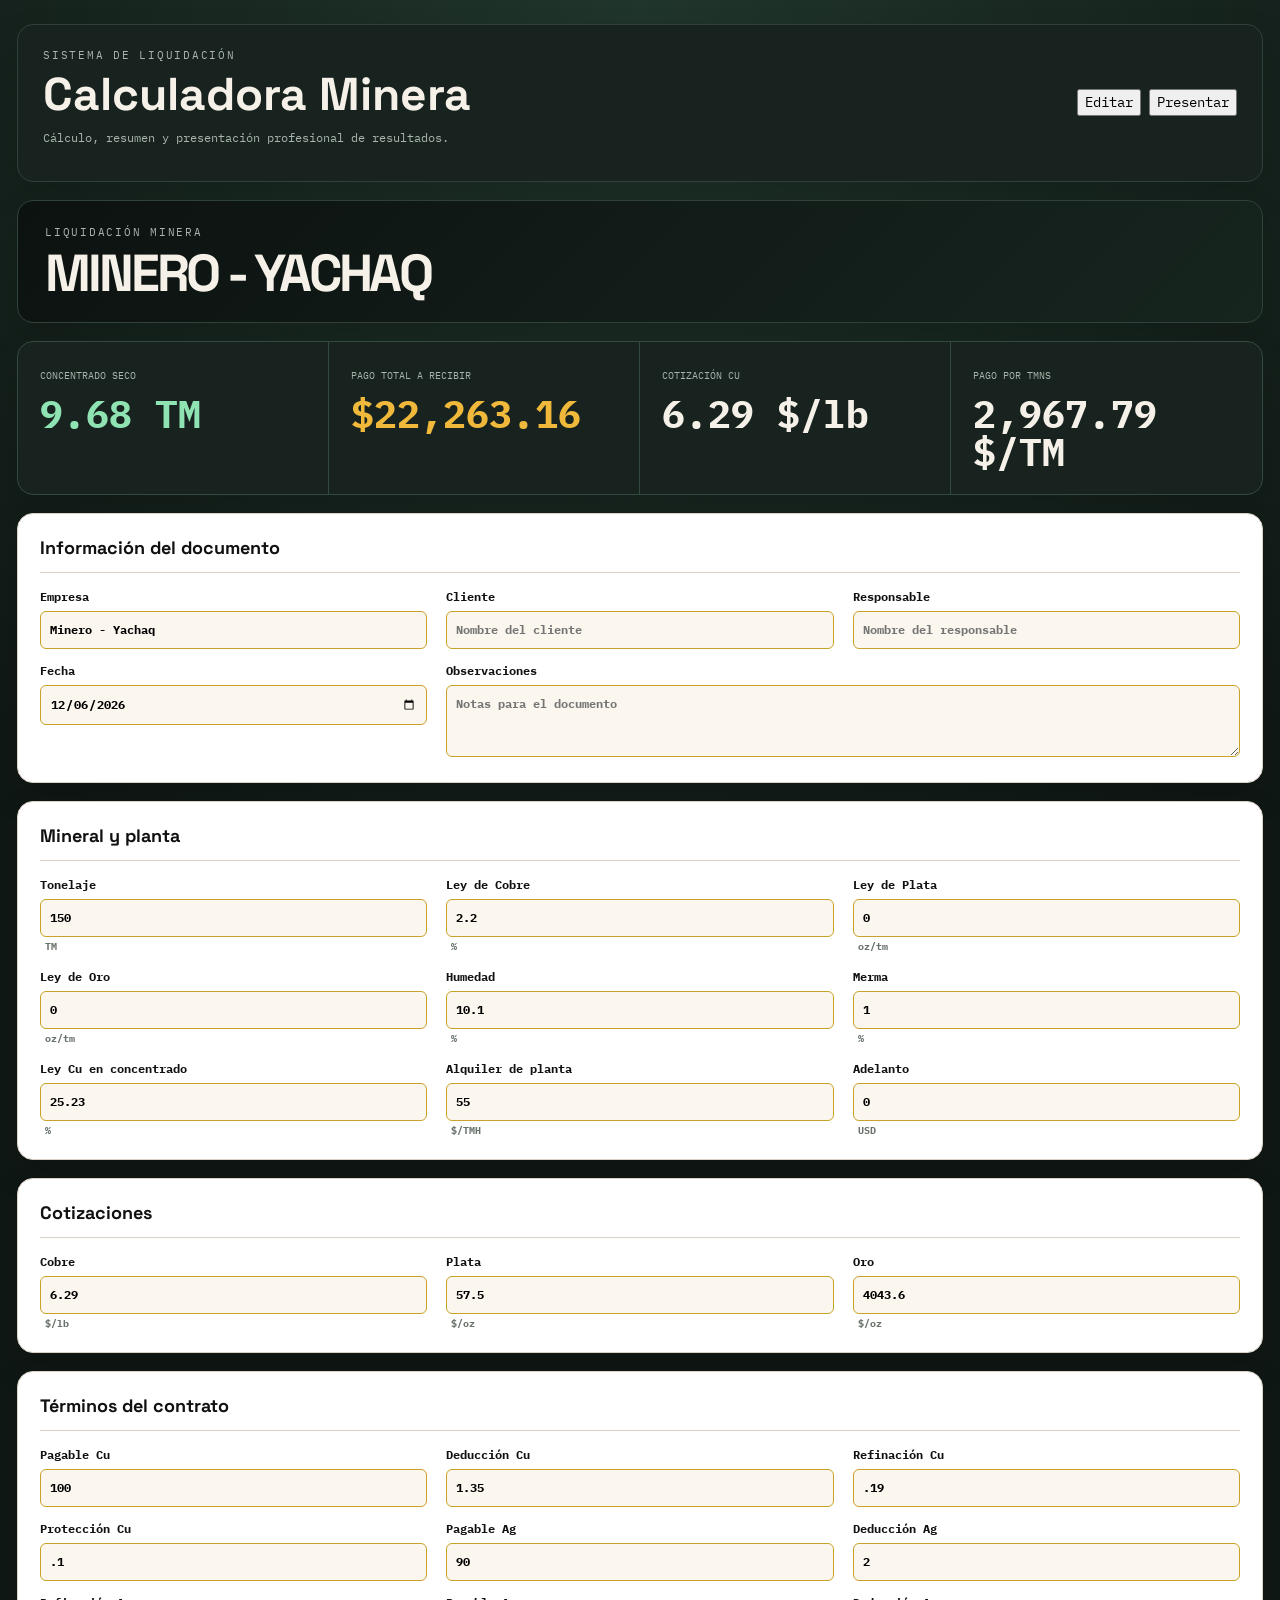
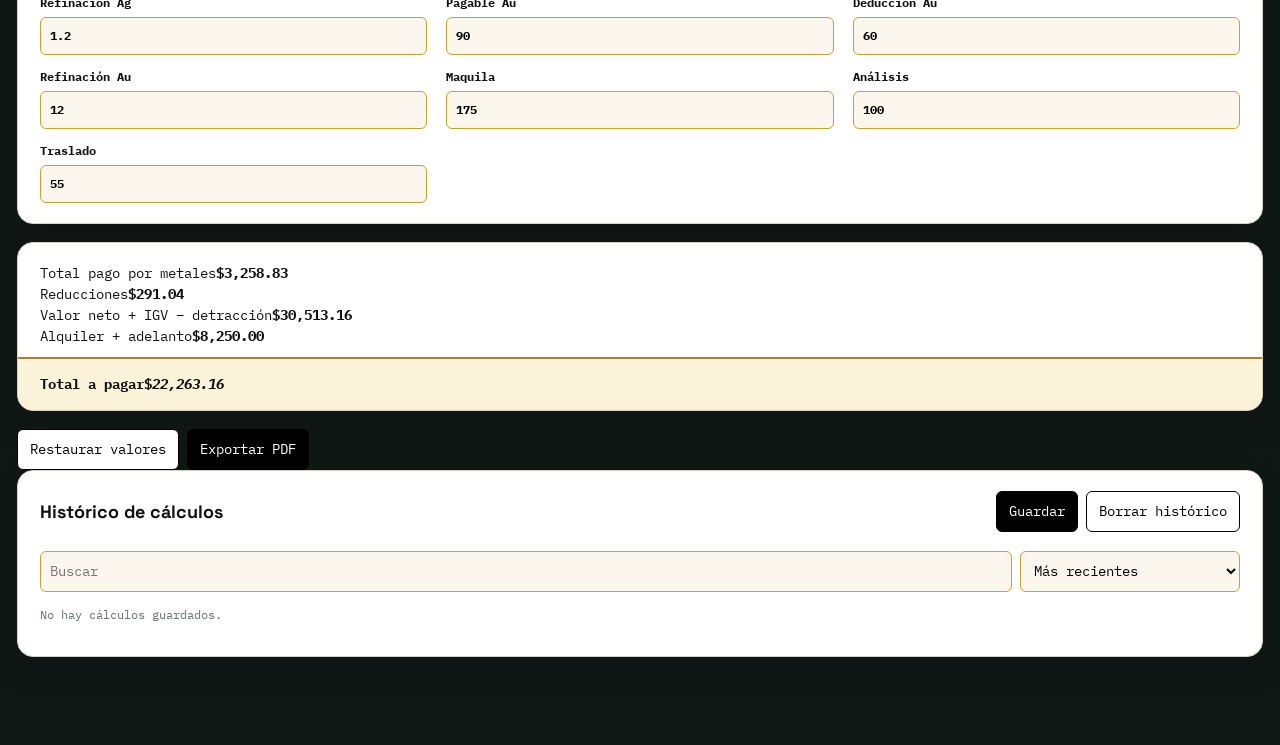
==== commit 4780283b: "Organize the miner calculator into HTML, CSS, and JavaScript folders" ====
--- a/index.html
+++ b/index.html
@@ -3,43 +3,11 @@
 <head>
 <meta charset="utf-8">
 <meta name="viewport" content="width=device-width,initial-scale=1">
+<meta http-equiv="refresh" content="0; url=html/index.html">
 <title>Minero - Yachaq | Calculadora Minera</title>
-<link rel="preconnect" href="https://fonts.googleapis.com">
-<link rel="preconnect" href="https://fonts.gstatic.com" crossorigin>
-<link href="https://fonts.googleapis.com/css2?family=Space+Grotesk:wght@500;600;700&family=IBM+Plex+Mono:wght@400;500;600&display=swap" rel="stylesheet">
-<style>
-:root{--bg:#121815;--panel:#fff;--ink:#000;--line:#d9d4c6;--read:#1b2420;--yellow:#f0b93b;--green:#8fe3b3;--input:#fbf7ee;--gold:#a8841a;--soft:#a9b3ac}*{box-sizing:border-box}body{margin:0;background:var(--bg);color:#f4f1e9;font:14px/1.5 'IBM Plex Mono',monospace}h1,h2{font-family:'Space Grotesk',sans-serif}.wrap{width:min(calc(100% - 48px),1240px);margin:auto;padding:30px 0 70px}header,.title{background:#1b2420;border:1px solid #34443a;border-radius:14px;padding:24px 28px;margin-bottom:20px}header{display:flex;justify-content:space-between;gap:20px;align-items:center}header h1{margin:0 0 8px;font-size:clamp(28px,3vw,44px)}header p,.eyebrow{color:var(--soft);margin:0}.title{background:#0d120f}.title h1{margin:0;font-size:clamp(26px,5vw,42px)}.subtitle{color:var(--soft);letter-spacing:.18em;font-size:11px;margin-top:6px}.switch{display:flex;gap:2px;background:#fff;border:1px solid #000;border-radius:6px;padding:2px}.switch button,.btn{font:11.5px 'IBM Plex Mono';border:1px solid #000;border-radius:4px;padding:8px 11px;background:#fff;color:#000;cursor:pointer}.switch button.active,.btn.dark{background:#000;color:#fff}.readout{display:grid;grid-template-columns:repeat(4,1fr);background:var(--read);border:1px solid #35463c;border-radius:14px;margin-bottom:20px;overflow:hidden}.readout .cell{padding:24px;border-right:1px solid #35463c;min-height:125px}.readout .cell:last-child{border:0}.lbl{color:#9fb3a9;font-size:11px}.val{font-size:clamp(26px,3vw,44px);font-weight:600;margin-top:8px}.total .val{color:var(--yellow)}.tonelaje .val{color:var(--green)}.unit{color:#7c8b82;font-size:11px;margin-left:5px}.group,.lines,.history{background:var(--panel);color:#000;border:1px solid var(--line);border-radius:14px;padding:20px 22px;margin-bottom:20px;box-shadow:0 8px 24px #0002}.group h2,.history h2{font-size:16px;margin:0 0 15px;border-bottom:1px solid var(--line);padding-bottom:12px}.grid{display:grid;grid-template-columns:repeat(3,minmax(190px,1fr));gap:12px 20px}.field label{display:block;font-size:12px;font-weight:600;min-height:32px}.inrow{display:flex;gap:6px;align-items:center}.field input{width:100%;min-height:40px;background:var(--input);border:1px solid #c9a227;border-radius:4px;padding:8px;text-align:right;font:14px 'IBM Plex Mono'}.line{display:flex;justify-content:space-between;gap:20px;min-height:46px;align-items:center;border-top:1px solid var(--line);color:#000}.line:first-child{border:0}.line .v{font-weight:700;white-space:nowrap}.grand{background:#fbf3d9;margin:0 -22px -20px;padding:14px 22px;border-top:2px solid var(--gold);font-weight:700}.history-head{display:flex;justify-content:space-between;gap:12px;align-items:center;flex-wrap:wrap}.actions{display:flex;gap:8px;flex-wrap:wrap}.history-tools{display:grid;grid-template-columns:1.5fr 1fr 1fr auto;gap:8px;margin:14px 0}.history-tools input,.history-tools select{min-height:36px;border:1px solid var(--line);border-radius:4px;padding:7px;font:12px 'IBM Plex Mono'}.history-list{display:grid;grid-template-columns:repeat(3,minmax(220px,1fr));gap:10px}.history-item{background:var(--input);border:1px solid var(--line);border-radius:7px;padding:12px;color:#000}.history-item-main{display:flex;justify-content:space-between;gap:8px}.history-item-title{font-weight:700}.history-item-date{font-size:10px;color:#666}.history-item-total{font-weight:700;white-space:nowrap}.history-item-details{font-size:11px;color:#555;margin-top:6px}.history-item-actions{display:flex;gap:5px;margin-top:10px}.history-item-actions button{font:10px 'IBM Plex Mono';padding:5px 7px;border:1px solid #000;background:#fff;border-radius:4px;cursor:pointer}.empty{font-size:12px;color:#666;padding:8px 0}.presentation{display:none}.presentation-tools{display:none;justify-content:flex-end;margin:0 0 16px}.body-presenting .presentation-tools,body.presenting .presentation-tools{display:flex}.body-presenting .presentation-only,body.presenting .presentation-only{display:flex}.presentation-only{display:none}body.presenting .edit-only,body.presenting .title{display:none!important}body.presenting .presentation{display:block}body.presenting .wrap{width:min(calc(100% - 32px),1100px);padding:20px 0 50px}.slab{background:linear-gradient(135deg,#1b2420,#1d2b26);border-radius:18px;padding:36px;margin-bottom:18px;box-shadow:0 18px 36px #0004}.slab .total-label{color:#9fb3a9;text-transform:uppercase;letter-spacing:.12em}.slab .big{font-size:clamp(46px,6vw,86px);line-height:1;color:var(--yellow);font-weight:700;margin:10px 0 22px}.sub{display:flex;gap:40px;flex-wrap:wrap}.sub small{display:block;color:#7c8b82;text-transform:uppercase;font-size:10px}.sub strong{display:block;color:var(--green);font-size:20px}.metals{display:grid;grid-template-columns:repeat(3,1fr);gap:14px}.metal,.breakdown{background:#fff;color:#000;border-radius:12px;padding:18px;box-shadow:0 8px 24px #0002}.metal h2{font-size:18px;margin:0 0 10px}.metal p{display:flex;justify-content:space-between;border-bottom:1px solid var(--line);padding:6px 0;margin:0;font-size:12px}.metal p:last-child{font-size:14px;font-weight:700}.breakdown{margin-top:18px}.breakdown h2{font-size:18px}.note{color:var(--soft);font-size:11px;margin-top:12px}@media(max-width:900px){.readout{grid-template-columns:repeat(2,1fr)}.grid{grid-template-columns:repeat(2,1fr)}.history-list{grid-template-columns:repeat(2,1fr)}}@media(max-width:600px){.wrap{width:calc(100% - 28px);padding-top:18px}header{display:block}.switch{width:max-content;margin-top:18px}.readout,.grid,.history-list,.metals{grid-template-columns:1fr}.readout .cell{border-right:0;border-bottom:1px solid #35463c}.history-tools{grid-template-columns:1fr}.line{font-size:12px}.slab{padding:24px}.slab .big{font-size:44px}}
-</style>
 </head>
-<body><div class="wrap">
-<header class="edit-only"><div><p class="eyebrow">Vista resumida</p><h1>Calculadora Minera</h1><p>Datos que mueven el total a pagar. El resultado se recalcula al instante.</p></div><div class="switch"><button id="editBtn" class="active" type="button">Editar</button><button id="presentBtn" type="button">Presentar</button></div></header>
-<div class="title"><h1>MINERO - YACHAQ</h1><div class="subtitle">LIQUIDACIÓN MINERA</div></div>
-<section class="readout edit-only"><div class="cell tonelaje"><div class="lbl">Toneladas de concentrado</div><div class="val"><span id="out_tmns">0.00</span><span class="unit">TM</span></div></div><div class="cell total"><div class="lbl">Pago total a recibir</div><div class="val">$<span id="out_total">0.00</span><span class="unit">USD</span></div></div><div class="cell"><div class="lbl">Cotización Cu</div><div class="val"><span id="out_cu">0.00</span><span class="unit">$/lb</span></div></div><div class="cell"><div class="lbl">Pago por TMNS</div><div class="val"><span id="out_tm">0.00</span><span class="unit">$/TM</span></div></div></section>
-<div class="group edit-only"><h2>Mineral y planta</h2><div class="grid">
-<div class="field"><label>Tonelaje</label><div class="inrow"><input id="tonelaje" type="number" value="150"><span class="unit">TM</span></div></div><div class="field"><label>Ley de Cobre (Cu)</label><div class="inrow"><input id="leyCu" type="number" value="2.2"><span class="unit">%</span></div></div><div class="field"><label>Ley de Plata (Ag)</label><div class="inrow"><input id="leyAg" type="number" value="0"><span class="unit">oz/tm</span></div></div><div class="field"><label>Ley de Oro (Au)</label><div class="inrow"><input id="leyAu" type="number" value="0"><span class="unit">oz/tm</span></div></div><div class="field"><label>Humedad</label><div class="inrow"><input id="h2o" type="number" value="10.1"><span class="unit">%</span></div></div><div class="field"><label>Merma</label><div class="inrow"><input id="merma" type="number" value="1"><span class="unit">%</span></div></div><div class="field"><label>Ley Cu en concentrado</label><div class="inrow"><input id="leyCuConc" type="number" value="25.23"><span class="unit">%</span></div></div><div class="field"><label>Alquiler de planta</label><div class="inrow"><input id="alquiler" type="number" value="55"><span class="unit">$/TMH</span></div></div><div class="field"><label>Adelanto</label><div class="inrow"><input id="adelanto" type="number" value="0"><span class="unit">USD</span></div></div></div></div>
-<div class="group edit-only"><h2>Cotizaciones</h2><div class="grid"><div class="field"><label>Cobre</label><div class="inrow"><input id="cuPrice" type="number" value="6.29"><span class="unit">$/lb</span></div></div><div class="field"><label>Plata</label><div class="inrow"><input id="agPrice" type="number" value="57.5"><span class="unit">$/oz</span></div></div><div class="field"><label>Oro</label><div class="inrow"><input id="auPrice" type="number" value="4043.6"><span class="unit">$/oz</span></div></div></div></div>
-<div class="group edit-only"><h2>Términos del contrato</h2><div class="grid"><div class="field"><label>Pagable Cu</label><input id="pagableCu" type="number" value="100"></div><div class="field"><label>Deducción Cu</label><input id="deducCu" type="number" value="1.35"></div><div class="field"><label>Refinación Cu</label><input id="refCu" type="number" value="0.19"></div><div class="field"><label>Protección Cu</label><input id="proteccion" type="number" value="0.1"></div><div class="field"><label>Pagable Ag</label><input id="pagableAg" type="number" value="90"></div><div class="field"><label>Deducción Ag</label><input id="deducAg" type="number" value="2"></div><div class="field"><label>Refinación Ag</label><input id="refAg" type="number" value="1.2"></div><div class="field"><label>Pagable Au</label><input id="pagableAu" type="number" value="90"></div><div class="field"><label>Deducción Au</label><input id="deducAu" type="number" value="60"></div><div class="field"><label>Refinación Au</label><input id="refAu" type="number" value="12"></div><div class="field"><label>Maquila</label><input id="maquila" type="number" value="175"></div><div class="field"><label>Análisis</label><input id="analisis" type="number" value="100"></div><div class="field"><label>Traslado</label><input id="traslado" type="number" value="55"></div></div></div>
-<div class="lines edit-only"><div class="line"><span>Total pago por metales</span><span class="v" id="l_pago">—</span></div><div class="line"><span>Reducciones</span><span class="v" id="l_red">—</span></div><div class="line"><span>Valor neto + IGV − detracción</span><span class="v" id="l_neto">—</span></div><div class="line"><span>Alquiler + adelanto</span><span class="v" id="l_desc">—</span></div><div class="line grand"><span>Total a pagar</span><span class="v">$<span id="l_total">—</span></span></div></div>
-<div class="actions edit-only"><button id="resetBtn" class="btn" type="button">Restaurar valores</button><button id="pdfBtn" class="btn dark" type="button">Exportar presentación a PDF</button></div>
-<section class="history edit-only"><div class="history-head"><h2>Histórico de cálculos</h2><div class="actions"><button class="btn dark" id="saveBtn" type="button">Guardar cálculo</button><button class="btn" id="clearBtn" type="button">Borrar histórico</button><button class="btn" id="exportBtn" type="button">Exportar JSON</button><button class="btn" id="importBtn" type="button">Importar JSON</button><input id="fileInput" type="file" accept="application/json" hidden></div></div><div class="history-tools"><input id="searchInput" placeholder="Buscar por nombre o fecha"><input id="fromDate" type="date" title="Desde"><input id="toDate" type="date" title="Hasta"><select id="sortSelect"><option value="new">Más recientes primero</option><option value="old">Más antiguos primero</option><option value="high">Total mayor primero</option><option value="low">Total menor primero</option></select></div><div id="empty" class="empty">No hay cálculos guardados.</div><div id="historyList" class="history-list"></div></section>
-<footer class="edit-only">Los cálculos se guardan localmente en este navegador.</footer>
-<section class="presentation">
-<div class="presentation-tools presentation-only"><button id="returnEditBtn" class="btn dark" type="button">Volver a editar</button></div>
-<div class="slab"><div class="eyebrow" id="p_date"></div><div class="total-label">Total a pagar</div><div class="big">USD $<span id="p_total">0.00</span></div><div class="sub"><div><small>Tonelaje</small><strong id="p_ton">0.00 TM</strong></div><div><small>Concentrado seco</small><strong id="p_tmns">0.00 TM</strong></div><div><small>Pago por TMNS</small><strong id="p_tm">0.00 USD</strong></div></div></div>
-<div class="metals"><div class="metal"><h2>🟤 Cobre</h2><p>Ley <b id="p_cu_ley">—</b></p><p>Cotización <b id="p_cu_price">—</b></p><p>Pago <b id="p_cu_pay">—</b></p></div><div class="metal"><h2>⚪ Plata</h2><p>Ley <b id="p_ag_ley">—</b></p><p>Cotización <b id="p_ag_price">—</b></p><p>Pago <b id="p_ag_pay">—</b></p></div><div class="metal"><h2>🟡 Oro</h2><p>Ley <b id="p_au_ley">—</b></p><p>Cotización <b id="p_au_price">—</b></p><p>Pago <b id="p_au_pay">—</b></p></div></div>
-<div class="breakdown"><h2>Resumen de liquidación</h2><div class="line"><span>Pago total por metales</span><b id="p_pago">—</b></div><div class="line"><span>Reducciones</span><b id="p_red">—</b></div><div class="line"><span>Valor neto + IGV − detracción</span><b id="p_neto">—</b></div><div class="line"><span>Alquiler + adelanto</span><b id="p_desc">—</b></div><div class="line grand"><span>Total a pagar</span><b>$<span id="p_grand">—</span></b></div></div><div class="note">Documento generado con fines de referencia. No sustituye la liquidación oficial de planta.</div>
-</section>
-</div>
-<script>
-const ids=['tonelaje','leyCu','leyAg','leyAu','h2o','merma','leyCuConc','alquiler','adelanto','cuPrice','agPrice','auPrice','pagableCu','deducCu','refCu','proteccion','pagableAg','deducAg','refAg','pagableAu','deducAu','refAu','maquila','analisis','traslado'];const KEY='minero-yachaq-historico';const $=id=>document.getElementById(id);const n=id=>parseFloat($(id).value)||0;const f=(x,d=2)=>Number.isFinite(x)?x.toLocaleString('en-US',{minimumFractionDigits:d,maximumFractionDigits:d}):'—';const set=(id,v)=>$(id).textContent=v;
-function calc(){const tonelaje=n('tonelaje'),leyCu=n('leyCu'),leyAg=n('leyAg'),leyAu=n('leyAu'),cu=n('cuPrice'),ag=n('agPrice'),au=n('auPrice'),h2o=n('h2o'),merma=n('merma'),leyConc=n('leyCuConc'),dedCu=n('deducCu'),refCu=n('refCu'),prot=n('proteccion'),pagAg=n('pagableAg'),dedAg=n('deducAg'),refAg=n('refAg'),pagAu=n('pagableAu'),dedAu=n('deducAu'),refAu=n('refAu'),maquila=n('maquila'),analisis=n('analisis'),traslado=n('traslado'),alquiler=n('alquiler'),adelanto=n('adelanto');const tmh=tonelaje*leyCu*3.3/100,tmns=tmh*(1-h2o/100)-tmh*merma/100,contCu=(leyConc-dedCu)/100,cuVal=contCu*1000*(cu-prot)/.45359,contAg=leyAg*pagAg/100,agVal=contAg*(ag-dedAg),contAu=leyAu*pagAu/100,auVal=contAu*(au-dedAu),pago=cuVal+agVal+auVal,ref=contCu*1000*refCu/.45359+contAg*refAg+contAu*refAu,red=maquila+ref+(tmns?analisis/tmns:0)+(tmns?traslado/tmns:0),tm=pago-red,neto=tm*tmns*1.18*.9,desc=alquiler*tonelaje+adelanto,total=neto-desc;set('out_tmns',f(tmns));set('out_total',f(total));set('out_cu',f(cu));set('out_tm',f(tm));set('l_pago','$'+f(pago));set('l_red','$'+f(red));set('l_neto','$'+f(neto));set('l_desc','$'+f(desc));set('l_total',f(total));set('p_date','Liquidación de mineral · '+new Date().toLocaleDateString('es-PE',{day:'2-digit',month:'long',year:'numeric'}));set('p_total',f(total));set('p_ton',f(tonelaje)+' TM');set('p_tmns',f(tmns)+' TM');set('p_tm','$'+f(tm));set('p_cu_ley',f(leyConc)+' %');set('p_cu_price','$'+f(cu)+' /lb');set('p_cu_pay','$'+f(cuVal));set('p_ag_ley',f(leyAg)+' oz/tm');set('p_ag_price','$'+f(ag)+' /oz');set('p_ag_pay','$'+f(agVal));set('p_au_ley',f(leyAu)+' oz/tm');set('p_au_price','$'+f(au)+' /oz');set('p_au_pay','$'+f(auVal));set('p_pago','$'+f(pago));set('p_red','$'+f(red));set('p_neto','$'+f(neto));set('p_desc','$'+f(desc));set('p_grand',f(total));return{tonelaje,tmns,total};}
-const defaults={tonelaje:150,leyCu:2.2,leyAg:0,leyAu:0,h2o:10.1,merma:1,leyCuConc:25.23,alquiler:55,adelanto:0,cuPrice:6.29,agPrice:57.5,auPrice:4043.6,pagableCu:100,deducCu:1.35,refCu:.19,proteccion:.1,pagableAg:90,deducAg:2,refAg:1.2,pagableAu:90,deducAu:60,refAu:12,maquila:175,analisis:100,traslado:55};document.querySelectorAll('input[type=number]').forEach(e=>e.addEventListener('input',calc));$('resetBtn').onclick=()=>{Object.entries(defaults).forEach(([id,v])=>$(id).value=v);calc()};
-$('editBtn').onclick=()=>{document.body.classList.remove('presenting');$('editBtn').classList.add('active');$('presentBtn').classList.remove('active')};
-$('presentBtn').onclick=()=>{document.body.classList.add('presenting');$('presentBtn').classList.add('active');$('editBtn').classList.remove('active')};
-$('returnEditBtn').onclick=()=>{document.body.classList.remove('presenting');$('editBtn').classList.add('active');$('presentBtn').classList.remove('active')};
-$('pdfBtn').onclick=()=>{document.body.classList.add('presenting');$('presentBtn').classList.add('active');$('editBtn').classList.remove('active');setTimeout(()=>window.print(),250)};
-function read(){try{return JSON.parse(localStorage.getItem(KEY))||[]}catch{return[]}}function write(a){localStorage.setItem(KEY,JSON.stringify(a))}function snapshot(){const values={};ids.forEach(id=>values[id]=$(id).value);const r=calc();return{id:crypto.randomUUID?.()||Date.now()+Math.random(),name:'',date:new Date().toISOString(),values,result:r}}function render(){let a=read(),q=$('searchInput').value.toLowerCase(),from=$('fromDate').value,to=$('toDate').value,sort=$('sortSelect').value;a=a.filter(x=>(!q||(x.name||'').toLowerCase().includes(q)||new Date(x.date).toLocaleString().toLowerCase().includes(q))&&(!from||x.date.slice(0,10)>=from)&&(!to||x.date.slice(0,10)<=to));a.sort((x,y)=>sort==='old'?new Date(x.date)-new Date(y.date):sort==='high'?y.result.total-x.result.total:sort==='low'?x.result.total-y.result.total:new Date(y.date)-new Date(x.date));$('historyList').innerHTML='';$('empty').style.display=a.length?'none':'block';a.forEach(x=>{const el=document.createElement('article');el.className='history-item';el.innerHTML=`<div class="history-item-main"><div><div class="history-item-title">${x.name||'Cálculo sin nombre'}</div><div class="history-item-date">${new Date(x.date).toLocaleString('es-PE')}</div></div><div class="history-item-total">$${f(x.result.total)}</div></div><div class="history-item-details">Tonelaje: ${f(x.result.tonelaje)} TM · Seco: ${f(x.result.tmns)} TM</div><div class="history-item-actions"><button data-a="load" data-id="${x.id}">Cargar</button><button data-a="rename" data-id="${x.id}">Renombrar</button><button data-a="delete" data-id="${x.id}">Eliminar</button></div>`;$('historyList').appendChild(el)})}
-$('saveBtn').onclick=()=>{const x=snapshot();x.name=prompt('Nombre del cálculo:','Liquidación '+new Date().toLocaleDateString('es-PE'))||'Cálculo sin nombre';const a=read();a.unshift(x);write(a);render();alert('Cálculo guardado.')};['searchInput','fromDate','toDate','sortSelect'].forEach(id=>$(id).addEventListener('input',render));$('clearBtn').onclick=()=>{if(confirm('¿Borrar todo el histórico?')){localStorage.removeItem(KEY);render()}};$('historyList').onclick=e=>{const b=e.target.closest('button');if(!b)return;let a=read(),x=a.find(v=>String(v.id)===b.dataset.id);if(b.dataset.a==='delete')a=a.filter(v=>String(v.id)!==b.dataset.id);if(b.dataset.a==='rename'&&x)x.name=prompt('Nuevo nombre:',x.name)||x.name;if(b.dataset.a==='load'&&x){Object.entries(x.values).forEach(([id,v])=>$(id).value=v);calc()}write(a);render()};
-function download(name,data,type){const blob=new Blob([data],{type}),a=document.createElement('a');a.href=URL.createObjectURL(blob);a.download=name;a.click();URL.revokeObjectURL(a.href)}$('exportBtn').onclick=()=>download('historico-calculos-minero.json',JSON.stringify(read(),null,2),'application/json');$('importBtn').onclick=()=>$('fileInput').click();$('fileInput').onchange=e=>{const file=e.target.files[0];if(!file)return;const r=new FileReader();r.onload=()=>{try{const a=JSON.parse(r.result);if(!Array.isArray(a))throw Error();write([...a,...read()]);render();alert('Histórico importado.')}catch{alert('El archivo no contiene un histórico JSON válido.')}};r.readAsText(file)};
-calc();render();
-</script></body></html>
+<body>
+<p>Abriendo la calculadora… <a href="html/index.html">Continuar</a></p>
+<script>location.replace('html/index.html');</script>
+</body>
+</html>
